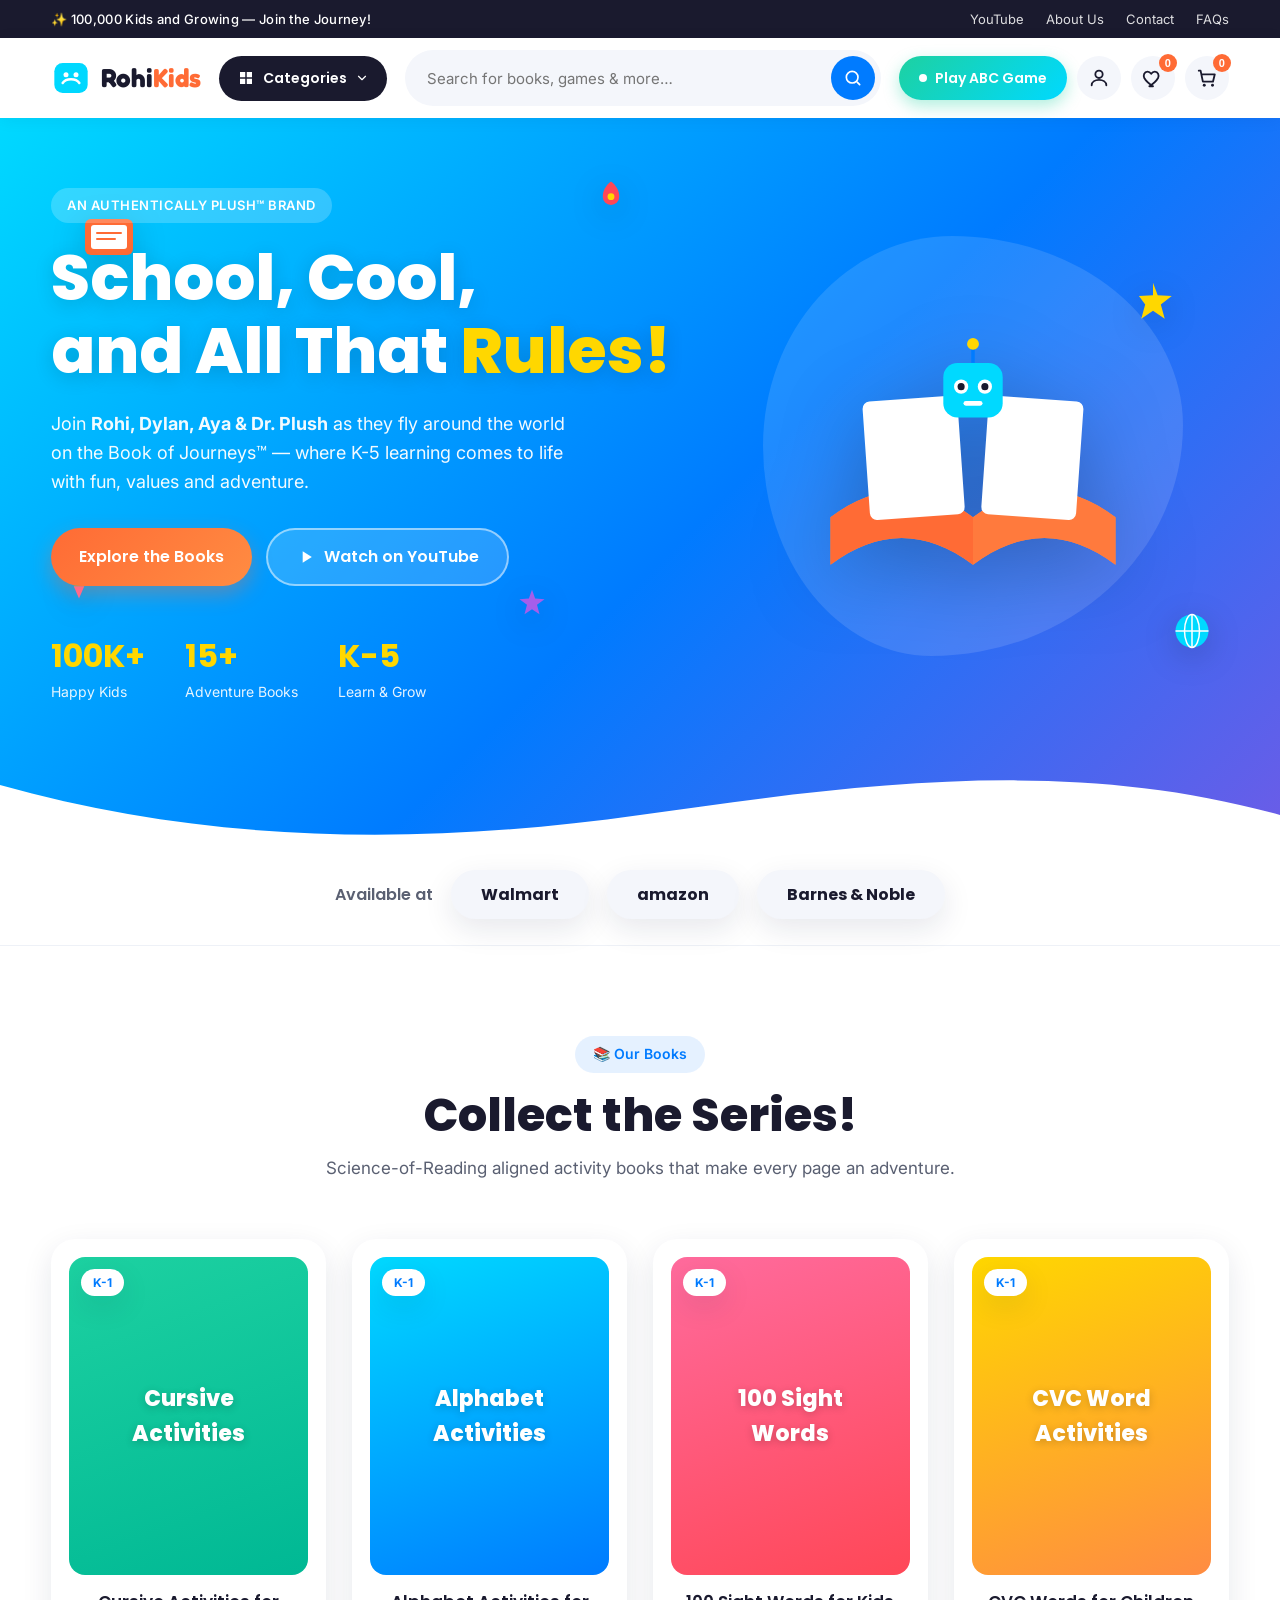
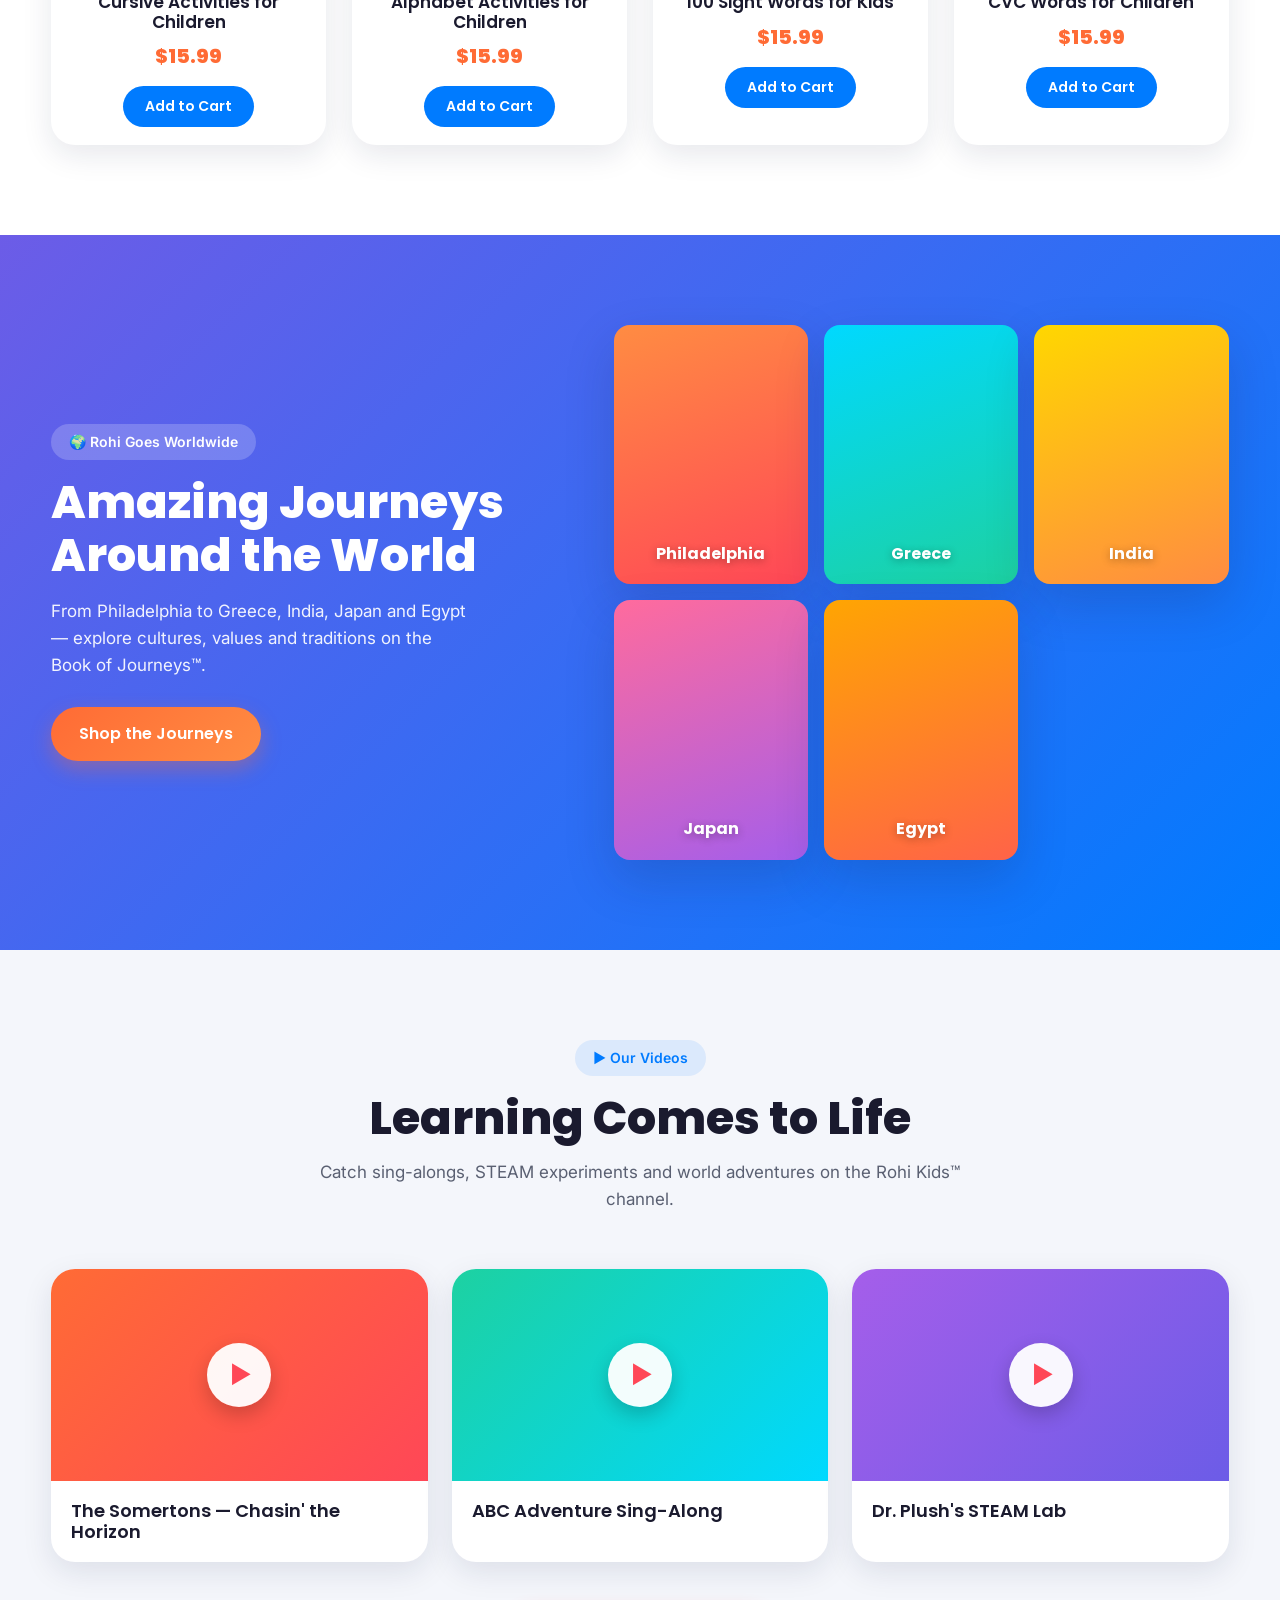
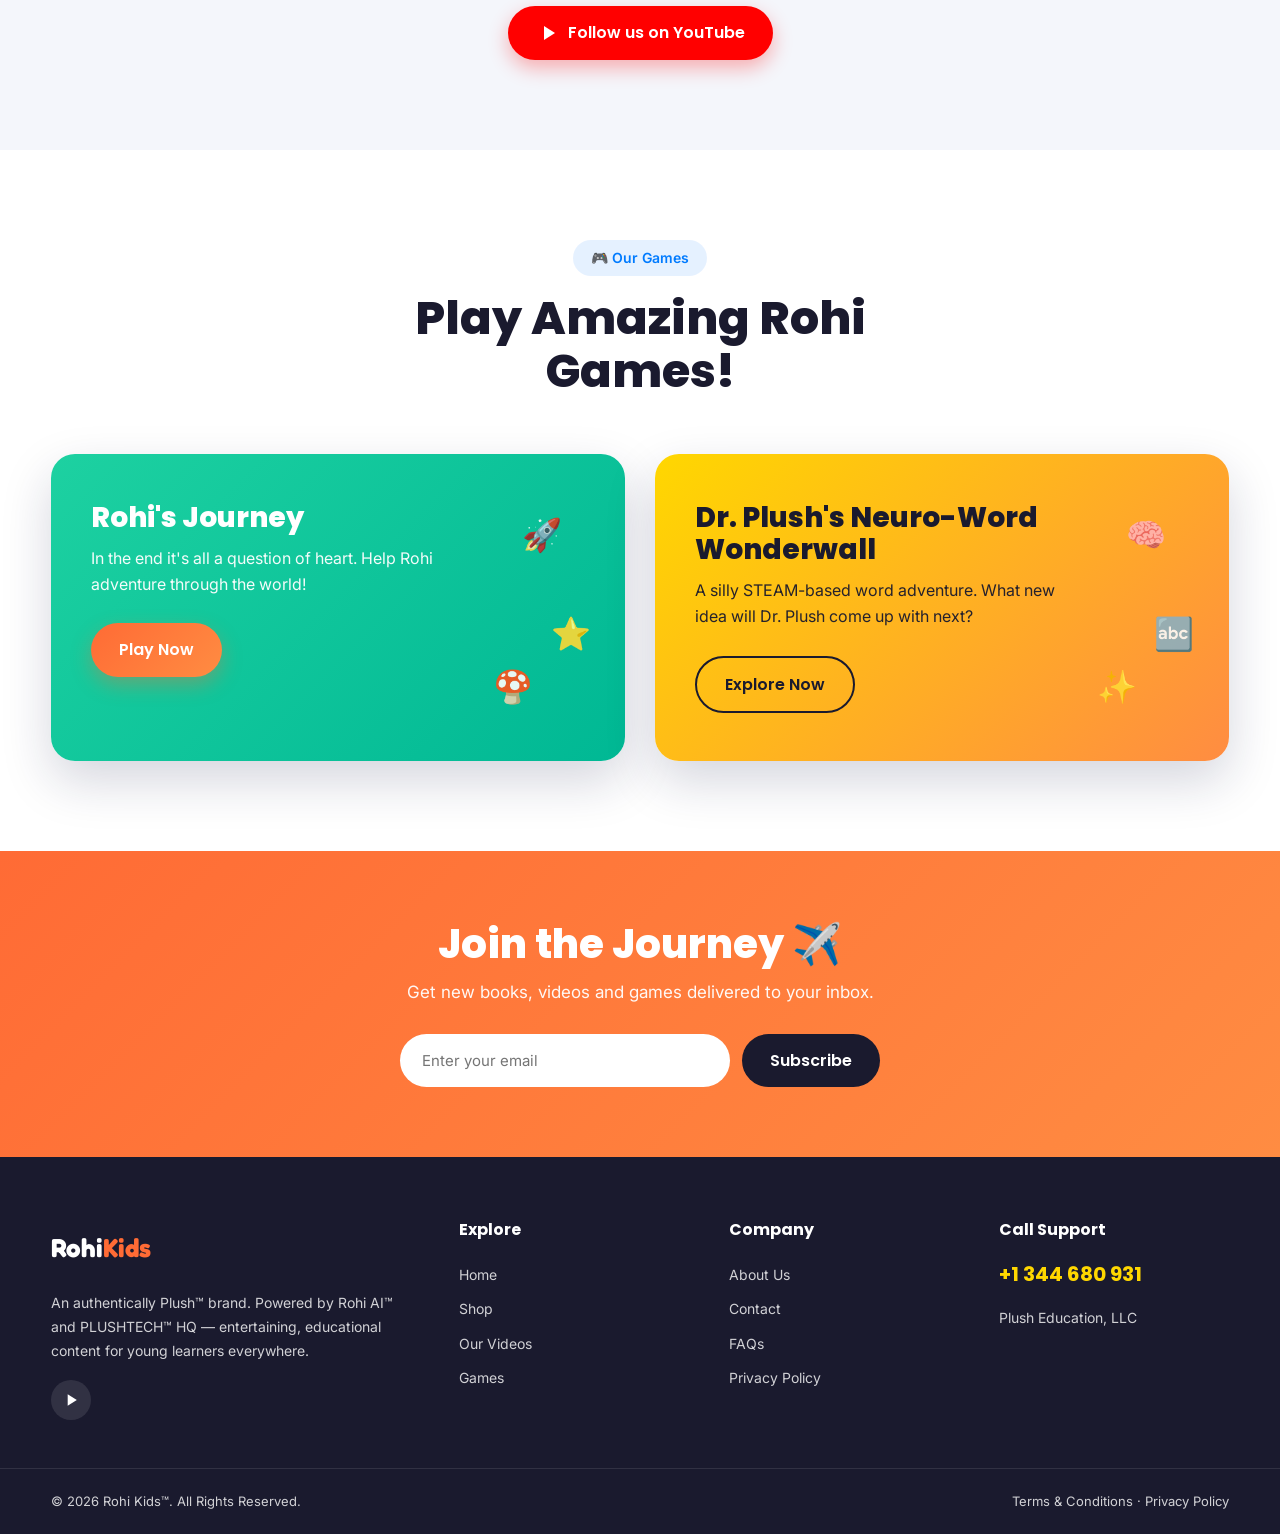
==== index.html @ 0106522b "Add Rohi Kids animated homepage (header, hero, books, journeys, videos, games, footer)" ====
<!DOCTYPE html>
<html lang="en">
<head>
  <meta charset="UTF-8" />
  <meta name="viewport" content="width=device-width, initial-scale=1.0" />
  <title>Rohi Kids™ — School, Cool, and All That Rules!</title>
  <meta name="description" content="Rohi Kids™ — an authentically Plush brand. K-5 educational books, videos and games where young learners go on big adventures around the world." />

  <!-- Google Fonts -->
  <link rel="preconnect" href="https://fonts.googleapis.com" />
  <link rel="preconnect" href="https://fonts.gstatic.com" crossorigin />
  <link href="https://fonts.googleapis.com/css2?family=Fredoka:wght@400;500;600;700&family=Poppins:wght@400;500;600;700;800&family=Inter:wght@400;500;600&display=swap" rel="stylesheet" />

  <link rel="stylesheet" href="css/styles.css" />
</head>
<body>

  <!-- ============ TOP BAR ============ -->
  <div class="topbar">
    <div class="container topbar__inner">
      <p class="topbar__promo">
        <span class="topbar__spark">✨</span> 100,000 Kids and Growing — Join the Journey!
      </p>
      <nav class="topbar__links" aria-label="Utility navigation">
        <a href="https://www.youtube.com/@rohi-kids" target="_blank" rel="noopener">YouTube</a>
        <a href="#about">About Us</a>
        <a href="#contact">Contact</a>
        <a href="#faqs">FAQs</a>
      </nav>
    </div>
  </div>

  <!-- ============ HEADER ============ -->
  <header class="header" id="header">
    <div class="container header__inner">
      <!-- Logo -->
      <a href="#" class="logo" aria-label="Rohi Kids home">
        <span class="logo__mark" aria-hidden="true">
          <svg viewBox="0 0 48 48" width="40" height="40">
            <rect x="4" y="6" width="40" height="36" rx="10" fill="url(#logoGrad)"/>
            <path d="M14 30c4-6 16-6 20 0" stroke="#fff" stroke-width="3" fill="none" stroke-linecap="round"/>
            <circle cx="18" cy="20" r="3" fill="#fff"/>
            <circle cx="30" cy="20" r="3" fill="#fff"/>
            <defs>
              <linearGradient id="logoGrad" x1="0" y1="0" x2="48" y2="48">
                <stop stop-color="#00D9FF"/><stop offset="1" stop-color="#007BFF"/>
              </linearGradient>
            </defs>
          </svg>
        </span>
        <span class="logo__text">Rohi<span class="logo__text--alt">Kids</span></span>
      </a>

      <!-- Categories -->
      <button class="btn-categories">
        <svg width="18" height="18" viewBox="0 0 24 24" fill="none"><path d="M4 4h7v7H4zM13 4h7v7h-7zM4 13h7v7H4zM13 13h7v7h-7z" fill="currentColor"/></svg>
        Categories
        <svg width="14" height="14" viewBox="0 0 24 24" fill="none"><path d="M6 9l6 6 6-6" stroke="currentColor" stroke-width="2" stroke-linecap="round" stroke-linejoin="round"/></svg>
      </button>

      <!-- Search -->
      <form class="search" role="search" onsubmit="return false;">
        <input type="search" class="search__input" placeholder="Search for books, games & more…" aria-label="Search" />
        <button class="search__btn" aria-label="Search">
          <svg width="20" height="20" viewBox="0 0 24 24" fill="none"><circle cx="11" cy="11" r="7" stroke="currentColor" stroke-width="2"/><path d="m20 20-3-3" stroke="currentColor" stroke-width="2" stroke-linecap="round"/></svg>
        </button>
      </form>

      <!-- Actions -->
      <div class="header__actions">
        <a href="#game" class="btn-play">
          <span class="btn-play__dot"></span> Play ABC Game
        </a>
        <button class="icon-btn" aria-label="Account">
          <svg width="22" height="22" viewBox="0 0 24 24" fill="none"><circle cx="12" cy="8" r="4" stroke="currentColor" stroke-width="2"/><path d="M4 20c0-4 4-6 8-6s8 2 8 6" stroke="currentColor" stroke-width="2" stroke-linecap="round"/></svg>
        </button>
        <button class="icon-btn" aria-label="Wishlist">
          <svg width="22" height="22" viewBox="0 0 24 24" fill="none"><path d="M12 21s-7-4.5-9.5-9C1 9 2.5 5 6 5c2 0 3.2 1.2 4 2.5C10.8 6.2 12 5 14 5c3.5 0 5 4 3.5 7-2.5 4.5-9.5 9-9.5 9z" stroke="currentColor" stroke-width="2" stroke-linejoin="round"/></svg>
          <span class="badge">0</span>
        </button>
        <button class="icon-btn icon-btn--cart" aria-label="Cart">
          <svg width="22" height="22" viewBox="0 0 24 24" fill="none"><circle cx="9" cy="20" r="1.6" fill="currentColor"/><circle cx="18" cy="20" r="1.6" fill="currentColor"/><path d="M3 4h2l2.5 12h11l2-8H6" stroke="currentColor" stroke-width="2" stroke-linecap="round" stroke-linejoin="round"/></svg>
          <span class="badge">0</span>
        </button>
        <button class="hamburger" id="hamburger" aria-label="Menu">
          <span></span><span></span><span></span>
        </button>
      </div>
    </div>

    <!-- Mobile nav -->
    <nav class="mobile-nav" id="mobileNav">
      <a href="#">Home</a>
      <a href="#videos">Our Videos</a>
      <a href="#books">Shop</a>
      <a href="#game">Play ABC Game</a>
      <a href="#about">About</a>
      <a href="#contact">Contact</a>
    </nav>
  </header>

  <!-- ============ HERO ============ -->
  <section class="hero">
    <!-- floating animated icons -->
    <div class="hero__icons" aria-hidden="true">
      <svg class="float float--1" viewBox="0 0 64 64" width="64" height="64"><rect x="8" y="14" width="48" height="36" rx="6" fill="#FF6B35"/><rect x="14" y="20" width="36" height="24" rx="3" fill="#fff"/><path d="M20 28h24M20 34h18" stroke="#FF6B35" stroke-width="2" stroke-linecap="round"/></svg>
      <svg class="float float--2" viewBox="0 0 64 64" width="50" height="50"><path d="M32 6l6 16 18 1-14 11 5 18-15-10-15 10 5-18L14 23l18-1z" fill="#FFD700"/></svg>
      <svg class="float float--3" viewBox="0 0 64 64" width="56" height="56"><rect x="26" y="8" width="12" height="34" rx="6" fill="#1DD1A1"/><path d="M26 38h12l-6 14z" fill="#FF6B9D"/><circle cx="32" cy="16" r="3" fill="#fff"/></svg>
      <svg class="float float--4" viewBox="0 0 64 64" width="48" height="48"><circle cx="32" cy="32" r="22" fill="#00D9FF"/><path d="M32 10v44M10 32h44" stroke="#fff" stroke-width="2"/><ellipse cx="32" cy="32" rx="10" ry="22" stroke="#fff" stroke-width="2" fill="none"/></svg>
      <svg class="float float--5" viewBox="0 0 64 64" width="44" height="44"><path d="M32 8c8 6 12 14 12 22a12 12 0 11-24 0c0-8 4-16 12-22z" fill="#FF4757"/><circle cx="32" cy="30" r="5" fill="#FFD700"/></svg>
      <svg class="float float--6" viewBox="0 0 64 64" width="40" height="40"><path d="M32 6l5 14 15 1-12 9 4 15-12-8-12 8 4-15-12-9 15-1z" fill="#A55EEA"/></svg>
    </div>

    <div class="container hero__inner">
      <div class="hero__content">
        <span class="hero__eyebrow">An authentically Plush™ brand</span>
        <h1 class="hero__title">
          School, Cool, <br />and All That <span class="hero__title-pop">Rules!</span>
        </h1>
        <p class="hero__subtitle">
          Join <strong>Rohi, Dylan, Aya &amp; Dr. Plush</strong> as they fly around the world
          on the Book of Journeys™ — where K-5 learning comes to life with fun, values and adventure.
        </p>
        <div class="hero__cta">
          <a href="#books" class="btn btn--primary">Explore the Books</a>
          <a href="https://www.youtube.com/@rohi-kids" target="_blank" rel="noopener" class="btn btn--ghost">
            <svg width="20" height="20" viewBox="0 0 24 24" fill="currentColor"><path d="M8 5v14l11-7z"/></svg>
            Watch on YouTube
          </a>
        </div>
        <div class="hero__stats">
          <div><strong>100K+</strong><span>Happy Kids</span></div>
          <div><strong>15+</strong><span>Adventure Books</span></div>
          <div><strong>K-5</strong><span>Learn &amp; Grow</span></div>
        </div>
      </div>

      <!-- Hero illustration -->
      <div class="hero__art">
        <div class="hero__blob"></div>
        <svg class="hero__book" viewBox="0 0 320 320" width="380" height="380">
          <!-- open book -->
          <path d="M40 220c40-30 80-30 120 0 40-30 80-30 120 0v40c-40-30-80-30-120 0-40-30-80-30-120 0z" fill="#FF8C42"/>
          <path d="M40 220c40-30 80-30 120 0v40c-40-30-80-30-120 0z" fill="#FF6B35"/>
          <path d="M160 220c40-30 80-30 120 0v40c-40-30-80-30-120 0z" fill="#FF7A3D"/>
          <!-- pages -->
          <rect x="70" y="120" width="80" height="100" rx="6" fill="#fff" transform="rotate(-4 110 170)"/>
          <rect x="170" y="120" width="80" height="100" rx="6" fill="#fff" transform="rotate(4 210 170)"/>
          <!-- character bot -->
          <g class="hero__bot">
            <rect x="135" y="90" width="50" height="46" rx="12" fill="#00D9FF"/>
            <circle cx="150" cy="110" r="6" fill="#fff"/><circle cx="170" cy="110" r="6" fill="#fff"/>
            <circle cx="150" cy="110" r="3" fill="#1a1a2e"/><circle cx="170" cy="110" r="3" fill="#1a1a2e"/>
            <rect x="152" y="122" width="16" height="4" rx="2" fill="#fff"/>
            <line x1="160" y1="78" x2="160" y2="90" stroke="#007BFF" stroke-width="3"/>
            <circle cx="160" cy="74" r="5" fill="#FFD700"/>
          </g>
        </svg>
      </div>
    </div>

    <!-- wave divider -->
    <svg class="hero__wave" viewBox="0 0 1440 120" preserveAspectRatio="none"><path d="M0 60c240 60 480 60 720 30s480-60 720 0v30H0z" fill="#fff"/></svg>
  </section>

  <!-- ============ RETAILER BADGES ============ -->
  <section class="retailers">
    <div class="container retailers__inner">
      <span class="retailers__label">Available at</span>
      <a class="retailer-pill" href="#" target="_blank" rel="noopener">Walmart</a>
      <a class="retailer-pill" href="#" target="_blank" rel="noopener">amazon</a>
      <a class="retailer-pill" href="#" target="_blank" rel="noopener">Barnes &amp; Noble</a>
    </div>
  </section>

  <!-- ============ BOOKS ============ -->
  <section class="section" id="books">
    <div class="container">
      <div class="section__head reveal">
        <span class="section__eyebrow">📚 Our Books</span>
        <h2 class="section__title">Collect the Series!</h2>
        <p class="section__lead">Science-of-Reading aligned activity books that make every page an adventure.</p>
      </div>

      <div class="book-grid">
        <!-- Book card -->
        <article class="book-card reveal">
          <div class="book-card__media">
            <div class="book-cover book-cover--a">Cursive<br>Activities</div>
            <span class="book-card__tag">K-1</span>
          </div>
          <h3 class="book-card__title">Cursive Activities for Children</h3>
          <p class="book-card__price">$15.99</p>
          <button class="btn btn--small">Add to Cart</button>
        </article>

        <article class="book-card reveal" style="--d:.1s">
          <div class="book-card__media">
            <div class="book-cover book-cover--b">Alphabet<br>Activities</div>
            <span class="book-card__tag">K-1</span>
          </div>
          <h3 class="book-card__title">Alphabet Activities for Children</h3>
          <p class="book-card__price">$15.99</p>
          <button class="btn btn--small">Add to Cart</button>
        </article>

        <article class="book-card reveal" style="--d:.2s">
          <div class="book-card__media">
            <div class="book-cover book-cover--c">100 Sight<br>Words</div>
            <span class="book-card__tag">K-1</span>
          </div>
          <h3 class="book-card__title">100 Sight Words for Kids</h3>
          <p class="book-card__price">$15.99</p>
          <button class="btn btn--small">Add to Cart</button>
        </article>

        <article class="book-card reveal" style="--d:.3s">
          <div class="book-card__media">
            <div class="book-cover book-cover--d">CVC Word<br>Activities</div>
            <span class="book-card__tag">K-1</span>
          </div>
          <h3 class="book-card__title">CVC Words for Children</h3>
          <p class="book-card__price">$15.99</p>
          <button class="btn btn--small">Add to Cart</button>
        </article>
      </div>
    </div>
  </section>

  <!-- ============ AMAZING JOURNEY ============ -->
  <section class="journey">
    <div class="container journey__inner">
      <div class="journey__text reveal">
        <span class="section__eyebrow section__eyebrow--light">🌍 Rohi Goes Worldwide</span>
        <h2 class="section__title section__title--light">Amazing Journeys<br>Around the World</h2>
        <p class="journey__lead">From Philadelphia to Greece, India, Japan and Egypt — explore cultures, values and traditions on the Book of Journeys™.</p>
        <a href="#" class="btn btn--primary">Shop the Journeys</a>
      </div>
      <div class="journey__cards">
        <div class="journey-card jc--1 reveal">Philadelphia</div>
        <div class="journey-card jc--2 reveal" style="--d:.1s">Greece</div>
        <div class="journey-card jc--3 reveal" style="--d:.2s">India</div>
        <div class="journey-card jc--4 reveal" style="--d:.3s">Japan</div>
        <div class="journey-card jc--5 reveal" style="--d:.4s">Egypt</div>
      </div>
    </div>
  </section>

  <!-- ============ VIDEOS ============ -->
  <section class="section section--alt" id="videos">
    <div class="container">
      <div class="section__head reveal">
        <span class="section__eyebrow">▶️ Our Videos</span>
        <h2 class="section__title">Learning Comes to Life</h2>
        <p class="section__lead">Catch sing-alongs, STEAM experiments and world adventures on the Rohi Kids™ channel.</p>
      </div>
      <div class="video-grid">
        <div class="video-card reveal">
          <div class="video-card__thumb"><span class="video-card__play">▶</span></div>
          <h3>The Somertons — Chasin' the Horizon</h3>
        </div>
        <div class="video-card reveal" style="--d:.1s">
          <div class="video-card__thumb video-card__thumb--2"><span class="video-card__play">▶</span></div>
          <h3>ABC Adventure Sing-Along</h3>
        </div>
        <div class="video-card reveal" style="--d:.2s">
          <div class="video-card__thumb video-card__thumb--3"><span class="video-card__play">▶</span></div>
          <h3>Dr. Plush's STEAM Lab</h3>
        </div>
      </div>
      <div class="video-cta reveal">
        <a href="https://www.youtube.com/@rohi-kids" target="_blank" rel="noopener" class="btn btn--youtube">
          <svg width="24" height="24" viewBox="0 0 24 24" fill="currentColor"><path d="M8 5v14l11-7z"/></svg>
          Follow us on YouTube
        </a>
      </div>
    </div>
  </section>

  <!-- ============ GAMES ============ -->
  <section class="section games" id="game">
    <div class="container">
      <div class="section__head reveal">
        <span class="section__eyebrow">🎮 Our Games</span>
        <h2 class="section__title">Play Amazing Rohi Games!</h2>
      </div>
      <div class="game-grid">
        <article class="game-card game-card--journey reveal">
          <div class="game-card__icons" aria-hidden="true">
            <span class="g-float">🚀</span><span class="g-float">⭐</span><span class="g-float">🍄</span>
          </div>
          <h3>Rohi's Journey</h3>
          <p>In the end it's all a question of heart. Help Rohi adventure through the world!</p>
          <a href="#" class="btn btn--primary">Play Now</a>
        </article>
        <article class="game-card game-card--wall reveal" style="--d:.15s">
          <div class="game-card__icons" aria-hidden="true">
            <span class="g-float">🧠</span><span class="g-float">🔤</span><span class="g-float">✨</span>
          </div>
          <h3>Dr. Plush's Neuro-Word Wonderwall</h3>
          <p>A silly STEAM-based word adventure. What new idea will Dr. Plush come up with next?</p>
          <a href="#" class="btn btn--ghost btn--ghost-dark">Explore Now</a>
        </article>
      </div>
    </div>
  </section>

  <!-- ============ NEWSLETTER ============ -->
  <section class="newsletter" id="contact">
    <div class="container newsletter__inner reveal">
      <h2>Join the Journey ✈️</h2>
      <p>Get new books, videos and games delivered to your inbox.</p>
      <form class="newsletter__form" onsubmit="return false;">
        <input type="email" placeholder="Enter your email" aria-label="Email" required />
        <button class="btn btn--primary">Subscribe</button>
      </form>
    </div>
  </section>

  <!-- ============ FOOTER ============ -->
  <footer class="footer" id="about">
    <div class="container footer__grid">
      <div class="footer__col">
        <a href="#" class="logo logo--light">
          <span class="logo__text">Rohi<span class="logo__text--alt">Kids</span></span>
        </a>
        <p class="footer__about">An authentically Plush™ brand. Powered by Rohi AI™ and PLUSHTECH™ HQ — entertaining, educational content for young learners everywhere.</p>
        <div class="footer__social">
          <a href="https://www.youtube.com/@rohi-kids" target="_blank" rel="noopener" aria-label="YouTube"><svg width="20" height="20" viewBox="0 0 24 24" fill="currentColor"><path d="M8 5v14l11-7z"/></svg></a>
        </div>
      </div>
      <div class="footer__col">
        <h4>Explore</h4>
        <a href="#">Home</a>
        <a href="#books">Shop</a>
        <a href="#videos">Our Videos</a>
        <a href="#game">Games</a>
      </div>
      <div class="footer__col">
        <h4>Company</h4>
        <a href="#about">About Us</a>
        <a href="#contact">Contact</a>
        <a href="#faqs">FAQs</a>
        <a href="#">Privacy Policy</a>
      </div>
      <div class="footer__col">
        <h4>Call Support</h4>
        <p class="footer__phone">+1 344 680 931</p>
        <p class="footer__about">Plush Education, LLC</p>
      </div>
    </div>
    <div class="footer__bar">
      <div class="container footer__bar-inner">
        <p>© 2026 Rohi Kids™. All Rights Reserved.</p>
        <p><a href="#">Terms &amp; Conditions</a> · <a href="#">Privacy Policy</a></p>
      </div>
    </div>
  </footer>

  <script src="js/script.js"></script>
</body>
</html>
---- css/styles.css ----
/* ============================================================
   Rohi Kids™ — Homepage Styles
   Fonts: Fredoka (logo), Poppins (headings/UI), Inter (body)
   ============================================================ */

:root {
  --blue: #007BFF;
  --blue-dark: #0056b3;
  --cyan: #00D9FF;
  --teal: #1DD1A1;
  --orange: #FF6B35;
  --orange-light: #FF8C42;
  --yellow: #FFD700;
  --pink: #FF6B9D;
  --red: #FF4757;
  --purple: #A55EEA;
  --ink: #1a1a2e;
  --gray: #5a6072;
  --light: #f4f6fb;
  --white: #ffffff;
  --shadow: 0 10px 30px rgba(20, 30, 70, .10);
  --shadow-lg: 0 20px 50px rgba(20, 30, 70, .18);
  --radius: 16px;
  --radius-lg: 24px;
}

* { margin: 0; padding: 0; box-sizing: border-box; }

html { scroll-behavior: smooth; }

body {
  font-family: 'Inter', sans-serif;
  color: var(--ink);
  background: var(--white);
  line-height: 1.6;
  overflow-x: hidden;
}

h1, h2, h3, h4 { font-family: 'Poppins', sans-serif; line-height: 1.15; }
a { text-decoration: none; color: inherit; }
img { max-width: 100%; display: block; }

.container { width: min(1200px, 92%); margin-inline: auto; }

/* ---------- Buttons ---------- */
.btn {
  display: inline-flex; align-items: center; gap: 8px;
  font-family: 'Poppins', sans-serif; font-weight: 600; font-size: 16px;
  padding: 14px 28px; border-radius: 50px; border: none; cursor: pointer;
  transition: transform .25s ease, box-shadow .25s ease, background .25s ease;
}
.btn--primary {
  background: linear-gradient(135deg, var(--orange), var(--orange-light));
  color: #fff; box-shadow: 0 8px 20px rgba(255, 107, 53, .35);
}
.btn--primary:hover { transform: translateY(-3px) scale(1.03); box-shadow: 0 14px 30px rgba(255, 107, 53, .45); }
.btn--ghost {
  background: rgba(255,255,255,.15); color: #fff; border: 2px solid rgba(255,255,255,.5);
}
.btn--ghost:hover { background: #fff; color: var(--blue); transform: translateY(-3px); }
.btn--ghost-dark { background: transparent; color: var(--ink); border: 2px solid var(--ink); }
.btn--ghost-dark:hover { background: var(--ink); color: #fff; }
.btn--small { padding: 10px 22px; font-size: 14px; background: var(--blue); color: #fff; }
.btn--small:hover { background: var(--blue-dark); transform: translateY(-2px); }
.btn--youtube { background: #FF0000; color: #fff; box-shadow: 0 8px 20px rgba(255,0,0,.3); }
.btn--youtube:hover { transform: translateY(-3px) scale(1.03); box-shadow: 0 14px 30px rgba(255,0,0,.4); }

/* ============ TOP BAR ============ */
.topbar { background: var(--ink); color: #fff; font-size: 13px; }
.topbar__inner { display: flex; justify-content: space-between; align-items: center; height: 38px; }
.topbar__promo { font-weight: 500; letter-spacing: .3px; }
.topbar__spark { display: inline-block; animation: spin 4s linear infinite; }
.topbar__links { display: flex; gap: 22px; }
.topbar__links a { opacity: .85; transition: opacity .2s, color .2s; }
.topbar__links a:hover { opacity: 1; color: var(--cyan); }

/* ============ HEADER ============ */
.header {
  position: sticky; top: 0; z-index: 100; background: #fff;
  box-shadow: 0 2px 16px rgba(20,30,70,.06); transition: box-shadow .3s;
}
.header.scrolled { box-shadow: 0 4px 24px rgba(20,30,70,.12); }
.header__inner { display: flex; align-items: center; gap: 18px; height: 80px; }

.logo { display: flex; align-items: center; gap: 10px; }
.logo__mark svg { display: block; animation: bob 3s ease-in-out infinite; }
.logo__text { font-family: 'Fredoka', sans-serif; font-weight: 700; font-size: 26px; color: var(--ink); }
.logo__text--alt { color: var(--orange); }
.logo--light .logo__text { color: #fff; }

.btn-categories {
  display: flex; align-items: center; gap: 8px; background: var(--ink); color: #fff;
  font-family: 'Poppins', sans-serif; font-weight: 600; font-size: 14px;
  padding: 12px 18px; border: none; border-radius: 50px; cursor: pointer;
  transition: background .25s, transform .2s; white-space: nowrap;
}
.btn-categories:hover { background: var(--blue); transform: translateY(-1px); }

.search { flex: 1; display: flex; align-items: center; background: var(--light); border-radius: 50px; padding: 4px 4px 4px 20px; border: 2px solid transparent; transition: border .2s; }
.search:focus-within { border-color: var(--blue); }
.search__input { flex: 1; border: none; background: transparent; font-size: 15px; outline: none; font-family: 'Inter', sans-serif; }
.search__btn { background: var(--blue); color: #fff; border: none; width: 44px; height: 44px; border-radius: 50%; display: grid; place-items: center; cursor: pointer; transition: background .2s, transform .2s; }
.search__btn:hover { background: var(--blue-dark); transform: scale(1.05); }

.header__actions { display: flex; align-items: center; gap: 10px; }
.btn-play {
  display: inline-flex; align-items: center; gap: 8px; background: linear-gradient(135deg, var(--teal), var(--cyan));
  color: #fff; font-family: 'Poppins', sans-serif; font-weight: 600; font-size: 14px;
  padding: 11px 20px; border-radius: 50px; white-space: nowrap;
  box-shadow: 0 6px 16px rgba(29,209,161,.35); transition: transform .2s, box-shadow .2s;
}
.btn-play:hover { transform: translateY(-2px); box-shadow: 0 10px 22px rgba(29,209,161,.45); }
.btn-play__dot { width: 8px; height: 8px; background: #fff; border-radius: 50%; animation: pulse 1.5s ease-in-out infinite; }

.icon-btn { position: relative; background: var(--light); border: none; width: 44px; height: 44px; border-radius: 50%; display: grid; place-items: center; cursor: pointer; color: var(--ink); transition: background .2s, color .2s, transform .2s; }
.icon-btn:hover { background: var(--blue); color: #fff; transform: translateY(-2px); }
.badge { position: absolute; top: -2px; right: -2px; background: var(--orange); color: #fff; font-size: 11px; font-weight: 700; width: 18px; height: 18px; border-radius: 50%; display: grid; place-items: center; }

.hamburger { display: none; flex-direction: column; gap: 5px; background: none; border: none; cursor: pointer; padding: 8px; }
.hamburger span { width: 24px; height: 3px; background: var(--ink); border-radius: 2px; transition: .3s; }
.hamburger.active span:nth-child(1) { transform: translateY(8px) rotate(45deg); }
.hamburger.active span:nth-child(2) { opacity: 0; }
.hamburger.active span:nth-child(3) { transform: translateY(-8px) rotate(-45deg); }

.mobile-nav { display: none; flex-direction: column; background: #fff; border-top: 1px solid #eee; }
.mobile-nav.open { display: flex; }
.mobile-nav a { padding: 14px 6%; border-bottom: 1px solid #f0f0f0; font-weight: 600; font-family: 'Poppins', sans-serif; }
.mobile-nav a:hover { background: var(--light); color: var(--blue); }

/* ============ HERO ============ */
.hero {
  position: relative; overflow: hidden; padding: 70px 0 140px;
  background: linear-gradient(135deg, #00D9FF 0%, #007BFF 55%, #6C5CE7 100%);
}
.hero__inner { display: grid; grid-template-columns: 1.1fr .9fr; align-items: center; gap: 40px; position: relative; z-index: 2; }

.hero__eyebrow { display: inline-block; background: rgba(255,255,255,.2); color: #fff; font-weight: 600; font-size: 13px; padding: 7px 16px; border-radius: 50px; margin-bottom: 18px; letter-spacing: .5px; text-transform: uppercase; }
.hero__title { font-size: clamp(36px, 5.5vw, 64px); font-weight: 800; color: #fff; text-shadow: 0 4px 20px rgba(0,0,0,.15); }
.hero__title-pop { color: var(--yellow); position: relative; display: inline-block; animation: wiggle 2.5s ease-in-out infinite; }
.hero__subtitle { color: rgba(255,255,255,.95); font-size: 18px; max-width: 520px; margin: 22px 0 32px; }
.hero__cta { display: flex; gap: 14px; flex-wrap: wrap; }
.hero__stats { display: flex; gap: 40px; margin-top: 44px; }
.hero__stats div { display: flex; flex-direction: column; }
.hero__stats strong { font-family: 'Poppins', sans-serif; font-size: 32px; color: var(--yellow); }
.hero__stats span { color: rgba(255,255,255,.9); font-size: 14px; }

/* Hero art */
.hero__art { position: relative; display: grid; place-items: center; }
.hero__blob { position: absolute; width: 420px; height: 420px; background: rgba(255,255,255,.12); border-radius: 45% 55% 60% 40% / 50% 45% 55% 50%; animation: morph 8s ease-in-out infinite; }
.hero__book { position: relative; z-index: 2; filter: drop-shadow(0 20px 40px rgba(0,0,0,.25)); animation: floatBook 5s ease-in-out infinite; }
.hero__bot { animation: peek 4s ease-in-out infinite; transform-origin: center bottom; }

/* Floating hero icons */
.hero__icons { position: absolute; inset: 0; z-index: 1; pointer-events: none; }
.float { position: absolute; filter: drop-shadow(0 8px 16px rgba(0,0,0,.18)); }
.float--1 { top: 12%; left: 6%; animation: floatY 6s ease-in-out infinite; }
.float--2 { top: 22%; right: 8%; animation: floatY 5s ease-in-out infinite .5s; }
.float--3 { top: 60%; left: 4%; animation: floatY 7s ease-in-out infinite 1s; }
.float--4 { bottom: 26%; right: 5%; animation: floatY 6.5s ease-in-out infinite .3s; }
.float--5 { top: 8%; left: 46%; animation: floatY 5.5s ease-in-out infinite .8s; }
.float--6 { bottom: 30%; left: 40%; animation: floatY 6s ease-in-out infinite 1.2s; }

.hero__wave { position: absolute; bottom: -1px; left: 0; width: 100%; height: 120px; }

/* ============ RETAILERS ============ */
.retailers { background: #fff; padding: 26px 0; border-bottom: 1px solid #eef1f7; }
.retailers__inner { display: flex; align-items: center; justify-content: center; gap: 18px; flex-wrap: wrap; }
.retailers__label { font-weight: 600; color: var(--gray); font-family: 'Poppins', sans-serif; }
.retailer-pill { background: var(--light); padding: 12px 30px; border-radius: 50px; font-weight: 700; font-family: 'Poppins', sans-serif; color: var(--ink); box-shadow: var(--shadow); transition: transform .25s, box-shadow .25s; }
.retailer-pill:hover { transform: translateY(-4px); box-shadow: var(--shadow-lg); color: var(--blue); }

/* ============ SECTIONS ============ */
.section { padding: 90px 0; }
.section--alt { background: var(--light); }
.section__head { text-align: center; max-width: 640px; margin: 0 auto 56px; }
.section__eyebrow { display: inline-block; background: rgba(0,123,255,.1); color: var(--blue); font-weight: 600; font-size: 14px; padding: 7px 18px; border-radius: 50px; margin-bottom: 16px; }
.section__eyebrow--light { background: rgba(255,255,255,.2); color: #fff; }
.section__title { font-size: clamp(30px, 4vw, 46px); font-weight: 800; color: var(--ink); }
.section__title--light { color: #fff; }
.section__lead { color: var(--gray); font-size: 17px; margin-top: 14px; }

/* ============ BOOKS ============ */
.book-grid { display: grid; grid-template-columns: repeat(4, 1fr); gap: 26px; }
.book-card { background: #fff; border-radius: var(--radius-lg); padding: 18px; box-shadow: var(--shadow); transition: transform .3s, box-shadow .3s; text-align: center; }
.book-card:hover { transform: translateY(-8px); box-shadow: var(--shadow-lg); }
.book-card__media { position: relative; border-radius: var(--radius); overflow: hidden; margin-bottom: 18px; }
.book-cover { aspect-ratio: 3/4; display: grid; place-items: center; text-align: center; font-family: 'Poppins', sans-serif; font-weight: 800; font-size: 22px; color: #fff; text-shadow: 0 2px 8px rgba(0,0,0,.2); transition: transform .4s; }
.book-card:hover .book-cover { transform: scale(1.06); }
.book-cover--a { background: linear-gradient(160deg, #1DD1A1, #00b894); }
.book-cover--b { background: linear-gradient(160deg, #00D9FF, #007BFF); }
.book-cover--c { background: linear-gradient(160deg, #FF6B9D, #FF4757); }
.book-cover--d { background: linear-gradient(160deg, #FFD700, #FF8C42); }
.book-card__tag { position: absolute; top: 12px; left: 12px; background: #fff; color: var(--blue); font-weight: 700; font-size: 12px; padding: 4px 12px; border-radius: 50px; box-shadow: var(--shadow); }
.book-card__title { font-size: 17px; font-weight: 600; margin-bottom: 8px; color: var(--ink); }
.book-card__price { color: var(--orange); font-weight: 800; font-family: 'Poppins', sans-serif; font-size: 20px; margin-bottom: 14px; }

/* ============ JOURNEY ============ */
.journey { padding: 90px 0; background: linear-gradient(135deg, #6C5CE7, #007BFF); position: relative; overflow: hidden; }
.journey__inner { display: grid; grid-template-columns: 1fr 1.2fr; gap: 50px; align-items: center; }
.journey__lead { color: rgba(255,255,255,.92); font-size: 17px; margin: 16px 0 28px; max-width: 420px; }
.journey__cards { display: grid; grid-template-columns: repeat(3, 1fr); gap: 16px; }
.journey-card { aspect-ratio: 3/4; border-radius: var(--radius); display: grid; place-items: end center; padding-bottom: 18px; font-family: 'Poppins', sans-serif; font-weight: 700; color: #fff; text-shadow: 0 2px 8px rgba(0,0,0,.3); box-shadow: var(--shadow-lg); transition: transform .3s; }
.journey-card:hover { transform: translateY(-8px) rotate(-2deg); }
.jc--1 { background: linear-gradient(160deg, #FF8C42, #FF4757); }
.jc--2 { background: linear-gradient(160deg, #00D9FF, #1DD1A1); }
.jc--3 { background: linear-gradient(160deg, #FFD700, #FF8C42); }
.jc--4 { background: linear-gradient(160deg, #FF6B9D, #A55EEA); }
.jc--5 { background: linear-gradient(160deg, #FFA502, #FF6348); }
.journey__cards .journey-card:nth-child(4), .journey__cards .journey-card:nth-child(5) { grid-column: span 1; }

/* ============ VIDEOS ============ */
.video-grid { display: grid; grid-template-columns: repeat(3, 1fr); gap: 24px; }
.video-card { background: #fff; border-radius: var(--radius-lg); overflow: hidden; box-shadow: var(--shadow); transition: transform .3s, box-shadow .3s; }
.video-card:hover { transform: translateY(-8px); box-shadow: var(--shadow-lg); }
.video-card__thumb { aspect-ratio: 16/9; background: linear-gradient(135deg, #FF6B35, #FF4757); display: grid; place-items: center; }
.video-card__thumb--2 { background: linear-gradient(135deg, #1DD1A1, #00D9FF); }
.video-card__thumb--3 { background: linear-gradient(135deg, #A55EEA, #6C5CE7); }
.video-card__play { width: 64px; height: 64px; background: rgba(255,255,255,.95); color: var(--red); border-radius: 50%; display: grid; place-items: center; font-size: 24px; padding-left: 4px; transition: transform .3s; box-shadow: 0 8px 20px rgba(0,0,0,.2); }
.video-card:hover .video-card__play { transform: scale(1.15); animation: pulse 1.2s infinite; }
.video-card h3 { padding: 20px; font-size: 18px; font-weight: 600; }
.video-cta { text-align: center; margin-top: 44px; }

/* ============ GAMES ============ */
.games { background: #fff; }
.game-grid { display: grid; grid-template-columns: 1fr 1fr; gap: 30px; }
.game-card { position: relative; overflow: hidden; border-radius: var(--radius-lg); padding: 48px 40px; color: #fff; box-shadow: var(--shadow-lg); transition: transform .3s; }
.game-card:hover { transform: translateY(-6px); }
.game-card--journey { background: linear-gradient(135deg, #1DD1A1, #00b894); }
.game-card--wall { background: linear-gradient(135deg, #FFD700, #FF8C42); color: var(--ink); }
.game-card h3 { font-size: 28px; font-weight: 800; margin-bottom: 12px; position: relative; z-index: 2; }
.game-card p { margin-bottom: 26px; opacity: .95; max-width: 380px; position: relative; z-index: 2; }
.game-card__icons { position: absolute; top: 0; right: 0; width: 50%; height: 100%; }
.g-float { position: absolute; font-size: 32px; opacity: .9; }
.game-card__icons .g-float:nth-child(1) { top: 18%; right: 22%; animation: floatY 4s ease-in-out infinite; }
.game-card__icons .g-float:nth-child(2) { top: 50%; right: 12%; animation: floatY 5s ease-in-out infinite .6s; }
.game-card__icons .g-float:nth-child(3) { bottom: 16%; right: 32%; animation: floatY 4.5s ease-in-out infinite 1s; }

/* ============ NEWSLETTER ============ */
.newsletter { background: linear-gradient(135deg, var(--orange), var(--orange-light)); padding: 70px 0; }
.newsletter__inner { text-align: center; color: #fff; }
.newsletter h2 { font-size: clamp(28px, 4vw, 40px); font-weight: 800; }
.newsletter p { margin: 12px 0 28px; font-size: 17px; opacity: .95; }
.newsletter__form { display: flex; gap: 12px; max-width: 480px; margin: 0 auto; flex-wrap: wrap; justify-content: center; }
.newsletter__form input { flex: 1; min-width: 240px; padding: 15px 22px; border: none; border-radius: 50px; font-size: 15px; font-family: 'Inter', sans-serif; outline: none; }
.newsletter__form .btn--primary { background: var(--ink); box-shadow: none; }
.newsletter__form .btn--primary:hover { background: #000; }

/* ============ FOOTER ============ */
.footer { background: var(--ink); color: rgba(255,255,255,.8); padding-top: 64px; }
.footer__grid { display: grid; grid-template-columns: 1.6fr 1fr 1fr 1fr; gap: 40px; padding-bottom: 48px; }
.footer__about { font-size: 14px; margin-top: 16px; line-height: 1.7; }
.footer__col h4 { color: #fff; font-size: 16px; margin-bottom: 18px; }
.footer__col a { display: block; padding: 6px 0; font-size: 14px; transition: color .2s, padding-left .2s; }
.footer__col a:hover { color: var(--cyan); padding-left: 6px; }
.footer__phone { color: var(--yellow); font-family: 'Poppins', sans-serif; font-weight: 700; font-size: 20px; margin-bottom: 6px; }
.footer__social { margin-top: 18px; }
.footer__social a { display: inline-grid; place-items: center; width: 40px; height: 40px; background: rgba(255,255,255,.1); border-radius: 50%; color: #fff; transition: background .2s, transform .2s; }
.footer__social a:hover { background: #FF0000; transform: translateY(-3px); }
.footer__bar { border-top: 1px solid rgba(255,255,255,.1); padding: 22px 0; font-size: 13px; }
.footer__bar-inner { display: flex; justify-content: space-between; flex-wrap: wrap; gap: 10px; }
.footer__bar a:hover { color: var(--cyan); }

/* ============ REVEAL ANIMATION ============ */
.reveal { opacity: 0; transform: translateY(40px); transition: opacity .7s ease, transform .7s ease; transition-delay: var(--d, 0s); }
.reveal.visible { opacity: 1; transform: translateY(0); }

/* ============ KEYFRAMES ============ */
@keyframes spin { to { transform: rotate(360deg); } }
@keyframes bob { 0%,100%{ transform: translateY(0);} 50%{ transform: translateY(-5px);} }
@keyframes pulse { 0%,100%{ transform: scale(1); opacity:1;} 50%{ transform: scale(.7); opacity:.6;} }
@keyframes wiggle { 0%,100%{ transform: rotate(-3deg);} 50%{ transform: rotate(3deg);} }
@keyframes floatY { 0%,100%{ transform: translateY(0) rotate(0);} 50%{ transform: translateY(-22px) rotate(6deg);} }
@keyframes floatBook { 0%,100%{ transform: translateY(0) rotate(-1deg);} 50%{ transform: translateY(-16px) rotate(1deg);} }
@keyframes peek { 0%,100%{ transform: translateY(0);} 50%{ transform: translateY(-8px);} }
@keyframes morph {
  0%,100%{ border-radius: 45% 55% 60% 40% / 50% 45% 55% 50%; }
  50%{ border-radius: 55% 45% 40% 60% / 45% 55% 45% 55%; }
}

/* ============ RESPONSIVE ============ */
@media (max-width: 1024px) {
  .btn-categories span, .btn-play { display: none; }
  .hero__inner { grid-template-columns: 1fr; text-align: center; }
  .hero__subtitle, .hero__cta { margin-inline: auto; }
  .hero__stats { justify-content: center; }
  .hero__art { display: none; }
  .book-grid { grid-template-columns: repeat(2, 1fr); }
  .journey__inner { grid-template-columns: 1fr; }
  .video-grid { grid-template-columns: 1fr; }
  .game-grid { grid-template-columns: 1fr; }
  .footer__grid { grid-template-columns: 1fr 1fr; }
}
@media (max-width: 768px) {
  .topbar__links { display: none; }
  .search { display: none; }
  .btn-categories { display: none; }
  .hamburger { display: flex; }
  .header__actions .icon-btn:not(.icon-btn--cart) { display: none; }
  .section { padding: 60px 0; }
  .journey__cards { grid-template-columns: repeat(2, 1fr); }
}
@media (max-width: 480px) {
  .book-grid { grid-template-columns: 1fr; }
  .footer__grid { grid-template-columns: 1fr; }
  .hero__stats { gap: 24px; }
}

/* Respect reduced motion */
@media (prefers-reduced-motion: reduce) {
  *, *::before, *::after { animation: none !important; transition: none !important; }
  .reveal { opacity: 1; transform: none; }
}
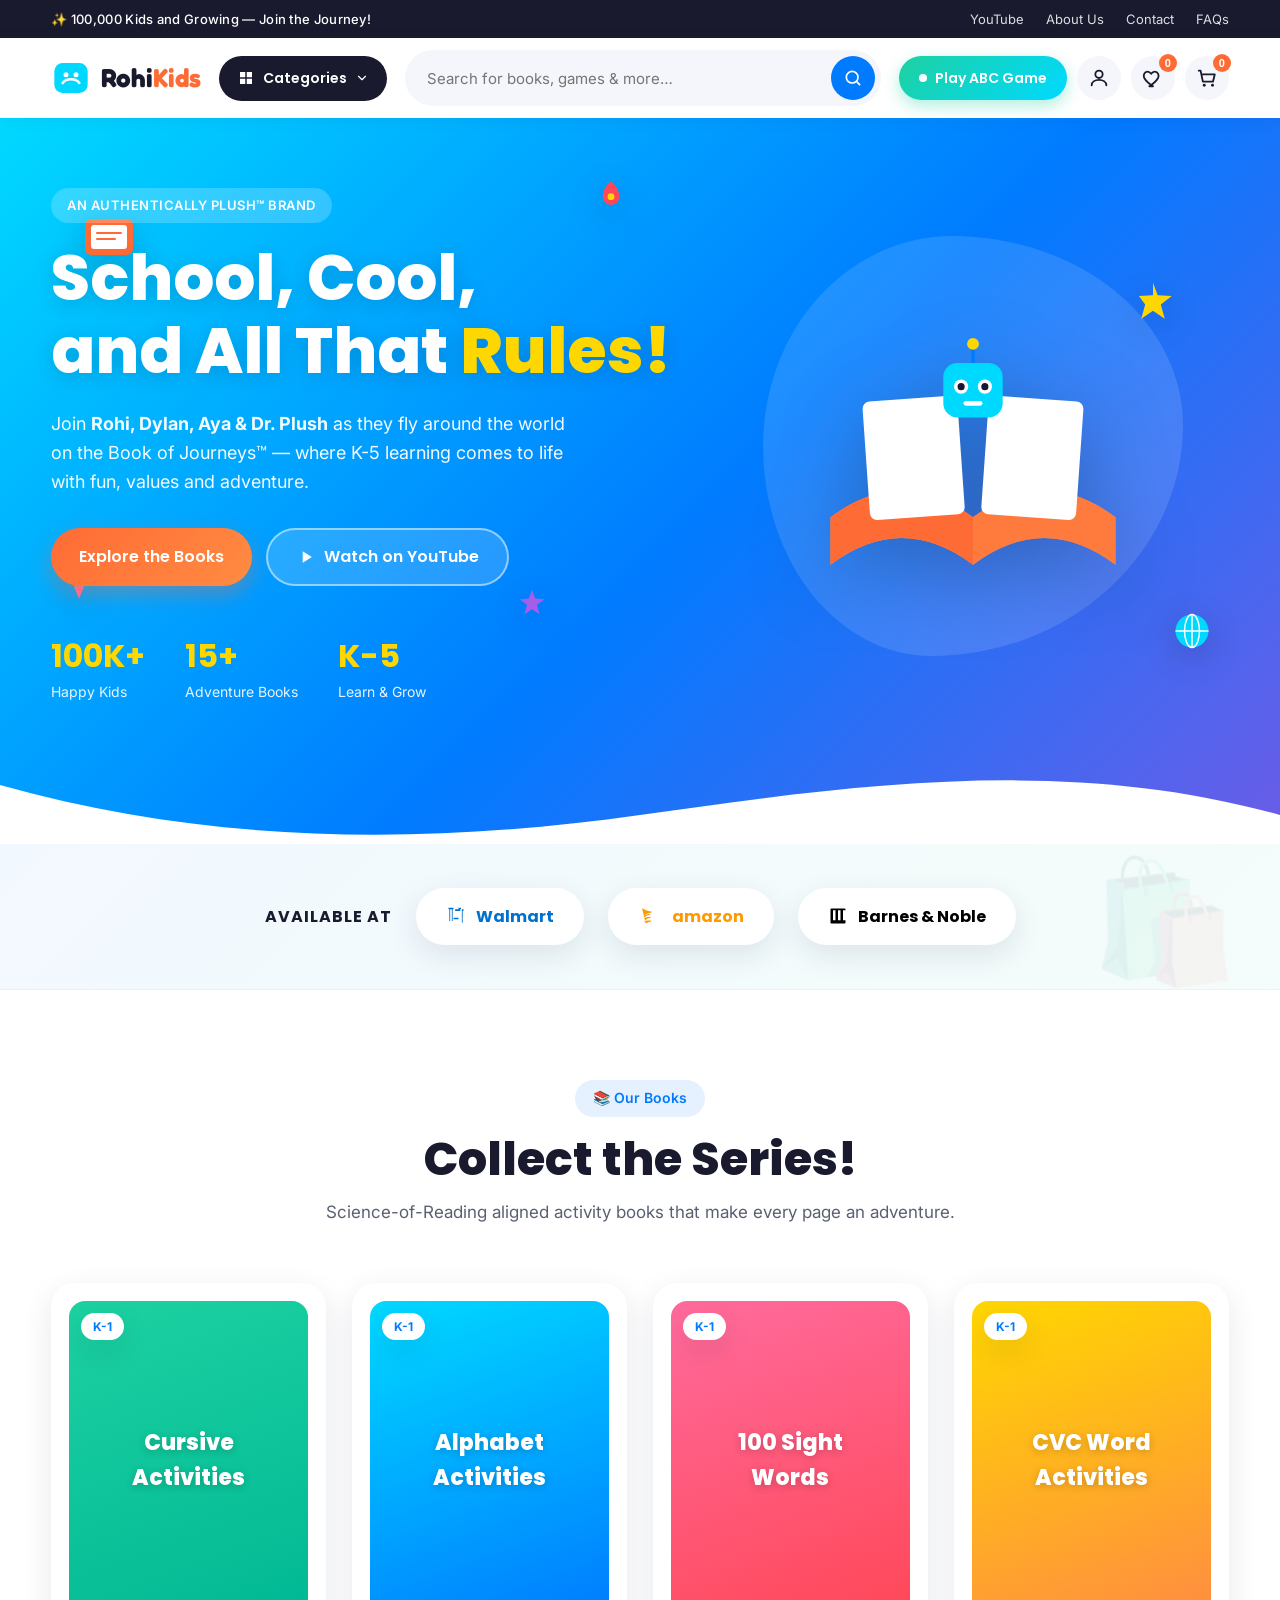
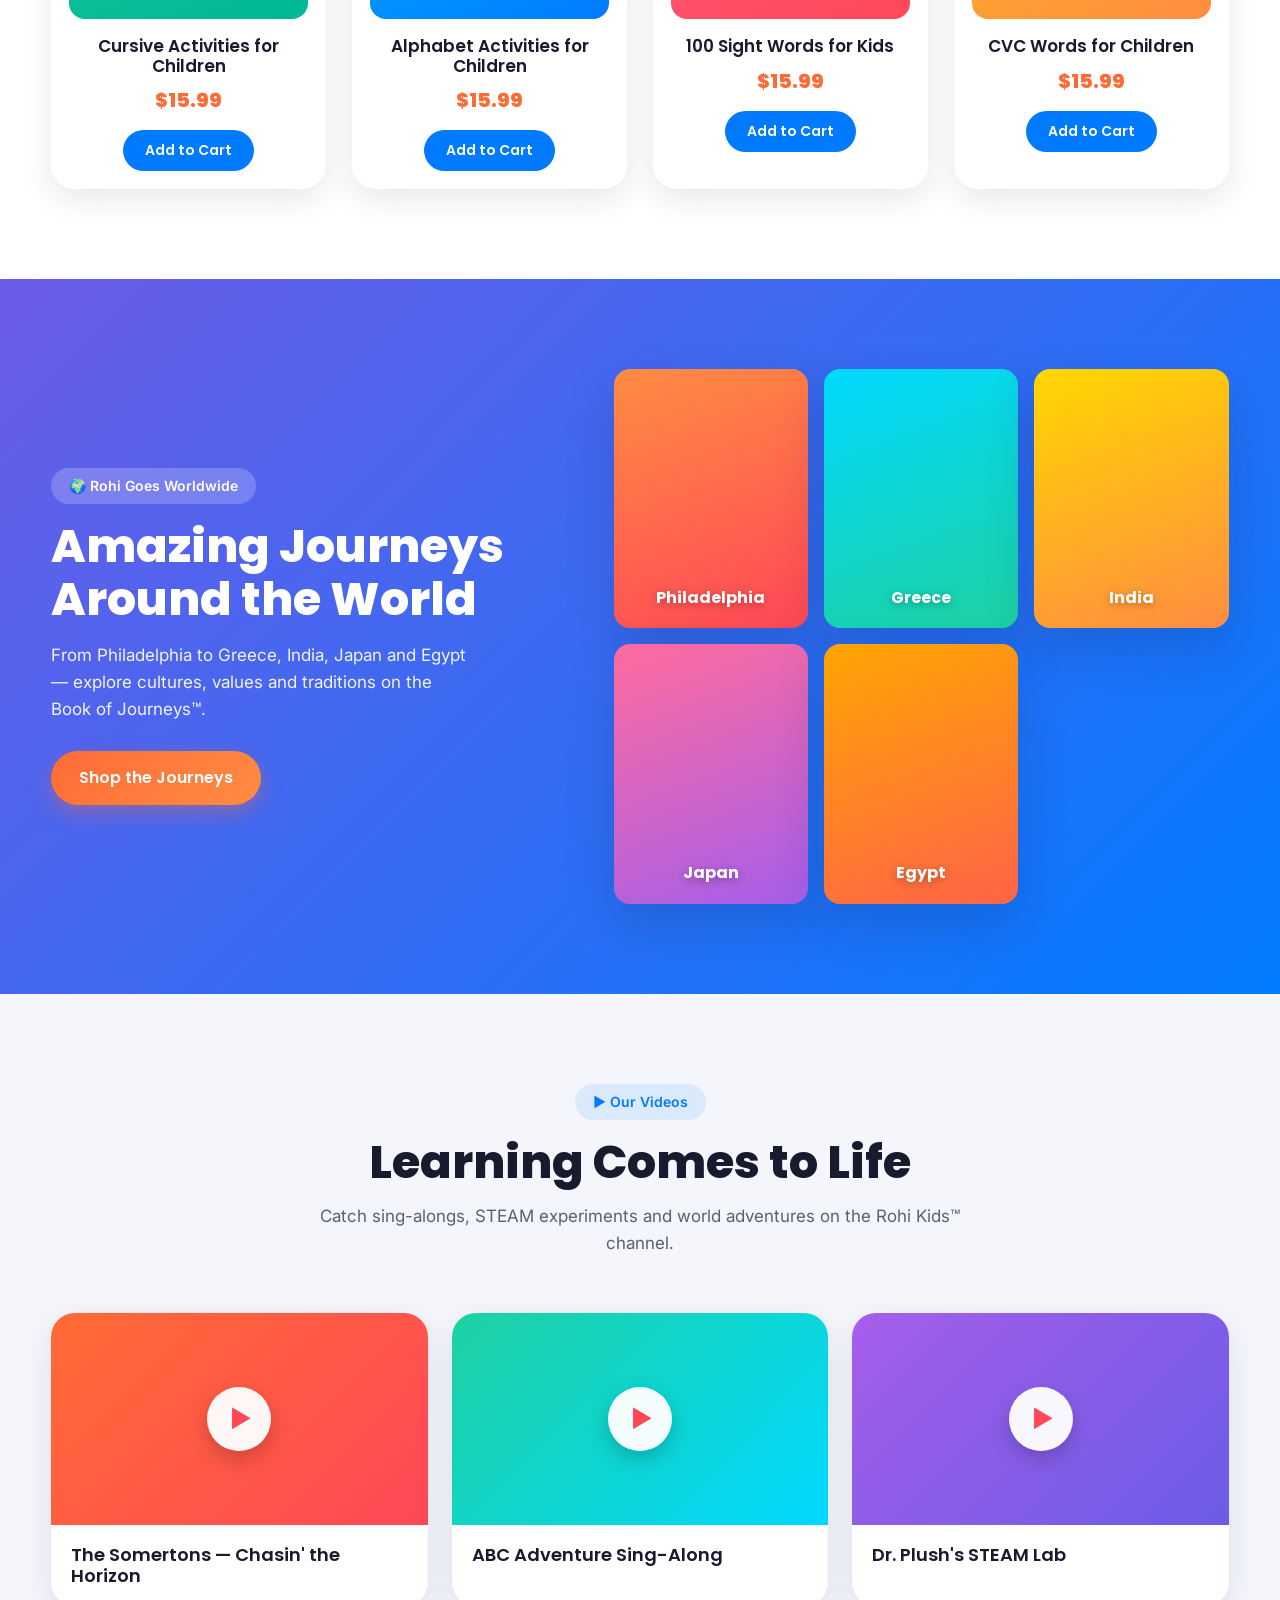
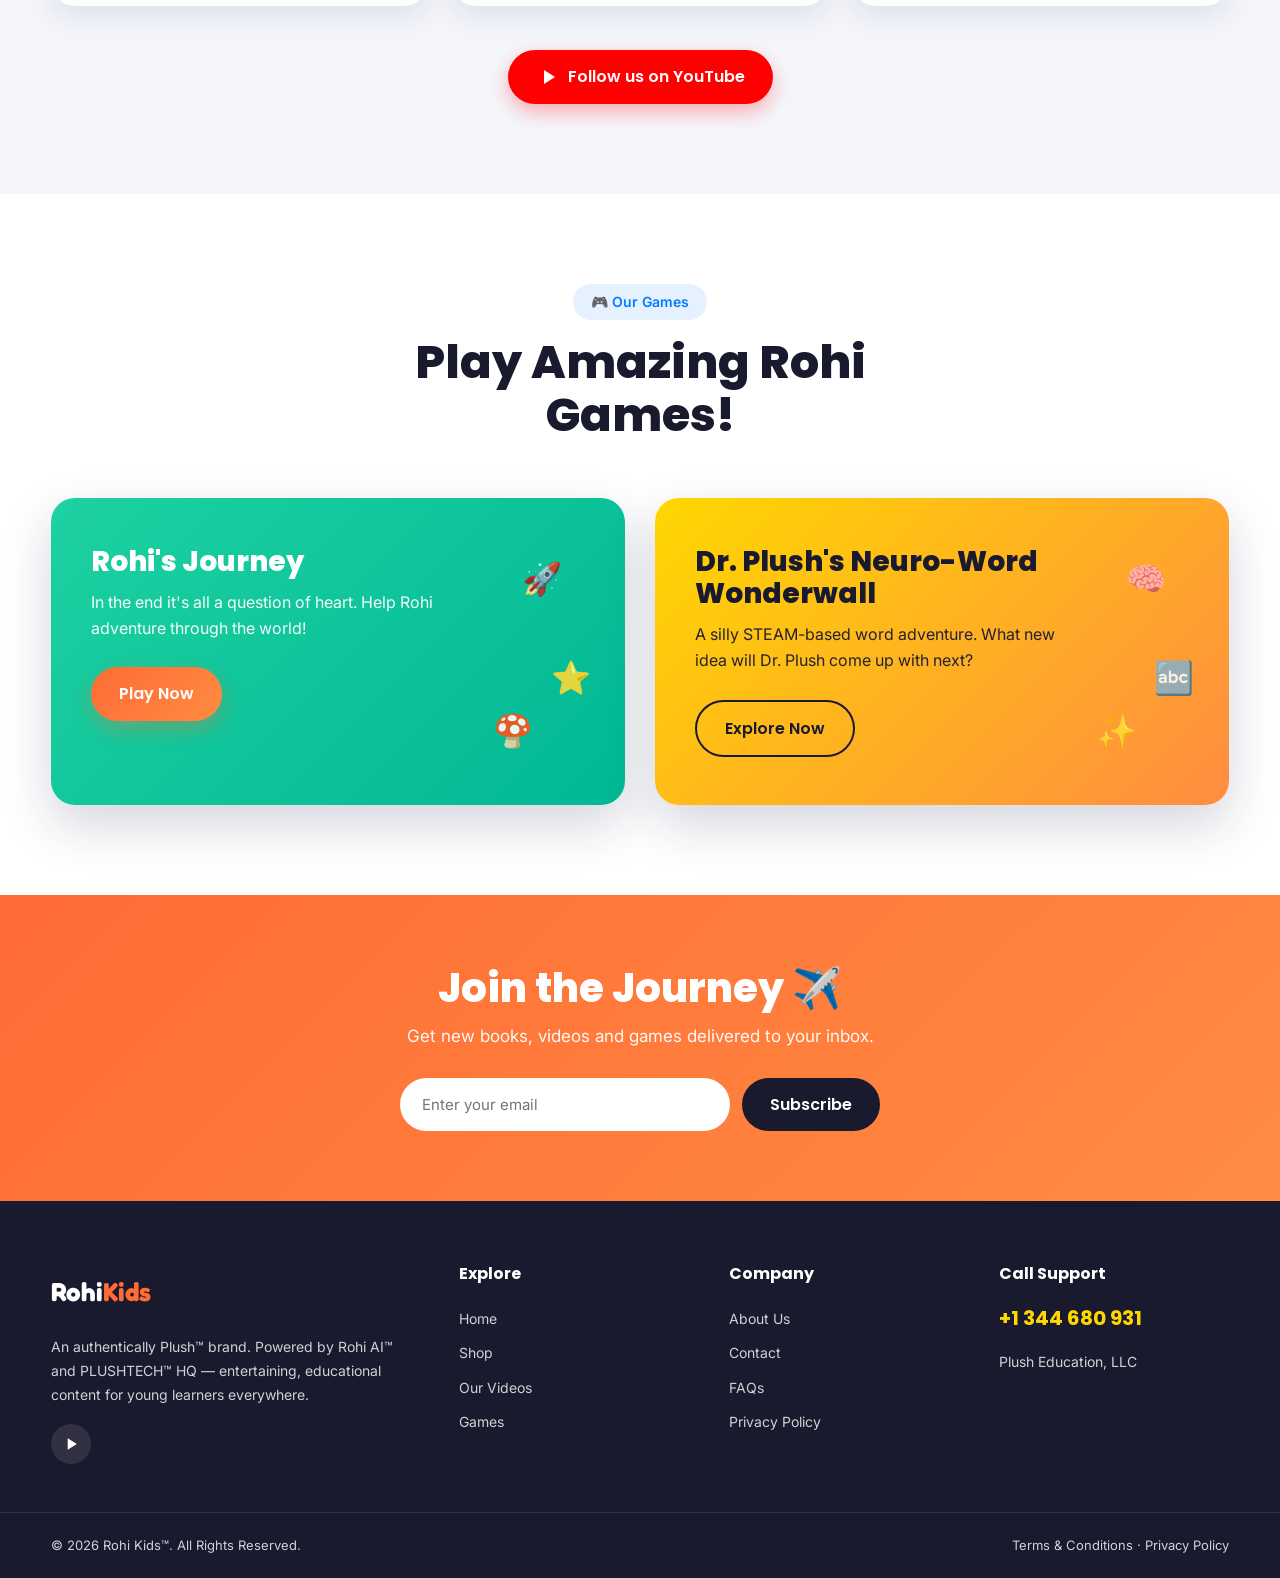
==== commit e7f34dc0: "Enhance retailer section with real links & brand colors (Walmart, Amazon, Barnes & Noble)" ====
--- a/index.html
+++ b/index.html
@@ -167,9 +167,18 @@
   <section class="retailers">
     <div class="container retailers__inner">
       <span class="retailers__label">Available at</span>
-      <a class="retailer-pill" href="#" target="_blank" rel="noopener">Walmart</a>
-      <a class="retailer-pill" href="#" target="_blank" rel="noopener">amazon</a>
-      <a class="retailer-pill" href="#" target="_blank" rel="noopener">Barnes &amp; Noble</a>
+      <a class="retailer-pill retailer-pill--walmart" href="https://www.walmart.com/browse/0?facet=brand:Plush+Education" target="_blank" rel="noopener">
+        <svg width="20" height="20" viewBox="0 0 24 24" fill="currentColor"><path d="M6 2h3v2h6V2h3v2h3v2h-1v14h-1V4h-2v2h-6V4H8v14H7V4H5v14H4V4H3V2h3V0zM9 14h6v2H9v-2z"/></svg>
+        Walmart
+      </a>
+      <a class="retailer-pill retailer-pill--amazon" href="https://www.amazon.com/stores/author/B0FM6H941N?ccs_id=53d2f880-ab1a-4ed1-ac62-122b79e0955f" target="_blank" rel="noopener">
+        <svg width="24" height="16" viewBox="0 0 24 24" fill="currentColor"><path d="M0 0c.6.4 1.2.8 1.9 1.1 3.5 1.9 7 3.4 10.9 4.2.6.1 1.2.2 1.8.3v1.2c-1.2.1-2.4.3-3.6.6-3.4 1-6.6 2.5-9.5 4.8-.2.2-.5.4-.7.6 2.3-1.5 4.8-2.6 7.4-3.3 1.3-.4 2.6-.6 4-.7v1.2c-2.3.3-4.4 1.1-6.3 2.4-1.2.8-2.2 1.8-3 2.9 1.8-.8 3.7-1.4 5.7-1.7 1.5-.2 3-.2 4.6 0v1.2c-3.1.4-5.9 1.6-8.3 3.7-.5.5-.9 1-1.3 1.6 1.5-.5 3-1 4.5-1.2 1.8-.3 3.6-.3 5.5 0v1.2c-2.4.3-4.6 1.1-6.6 2.3-1.2.7-2.3 1.6-3.2 2.7 1.6-.4 3.2-.7 4.8-.8 2-.1 4-.1 6.1.1v1.2c-2.9.3-5.6 1.1-8 2.6"/></svg>
+        amazon
+      </a>
+      <a class="retailer-pill retailer-pill--bn" href="https://www.barnesandnoble.com/s/%22Plush%20Education%22?Ntk=P_key_Contributor_List&Ns=P_Sales_Rank&Ntx=mode+matchall" target="_blank" rel="noopener">
+        <svg width="20" height="20" viewBox="0 0 24 24" fill="currentColor"><path d="M4 3h16c.6 0 1 .4 1 1v16c0 .6-.4 1-1 1H4c-.6 0-1-.4-1-1V4c0-.6.4-1 1-1zm2 2v12h3V5H6zm6 0v12h3V5h-3zm6 0v12h3V5h-3z"/></svg>
+        Barnes &amp; Noble
+      </a>
     </div>
   </section>
 
--- a/css/styles.css
+++ b/css/styles.css
@@ -163,11 +163,61 @@
 .hero__wave { position: absolute; bottom: -1px; left: 0; width: 100%; height: 120px; }
 
 /* ============ RETAILERS ============ */
-.retailers { background: #fff; padding: 26px 0; border-bottom: 1px solid #eef1f7; }
-.retailers__inner { display: flex; align-items: center; justify-content: center; gap: 18px; flex-wrap: wrap; }
-.retailers__label { font-weight: 600; color: var(--gray); font-family: 'Poppins', sans-serif; }
-.retailer-pill { background: var(--light); padding: 12px 30px; border-radius: 50px; font-weight: 700; font-family: 'Poppins', sans-serif; color: var(--ink); box-shadow: var(--shadow); transition: transform .25s, box-shadow .25s; }
-.retailer-pill:hover { transform: translateY(-4px); box-shadow: var(--shadow-lg); color: var(--blue); }
+.retailers {
+  background: linear-gradient(135deg, rgba(0,123,255,.05), rgba(29,209,161,.05));
+  padding: 44px 0;
+  border-bottom: 1px solid #eef1f7;
+  position: relative;
+  overflow: hidden;
+}
+.retailers::before {
+  content: '🛍️';
+  position: absolute;
+  top: -20px;
+  right: 40px;
+  font-size: 120px;
+  opacity: .08;
+  z-index: 0;
+}
+.retailers__inner {
+  display: flex;
+  align-items: center;
+  justify-content: center;
+  gap: 24px;
+  flex-wrap: wrap;
+  position: relative;
+  z-index: 1;
+}
+.retailers__label {
+  font-weight: 700;
+  color: var(--ink);
+  font-family: 'Poppins', sans-serif;
+  font-size: 16px;
+  text-transform: uppercase;
+  letter-spacing: 1px;
+}
+.retailer-pill {
+  display: inline-flex;
+  align-items: center;
+  gap: 10px;
+  background: #fff;
+  padding: 14px 28px;
+  border-radius: 50px;
+  font-weight: 700;
+  font-family: 'Poppins', sans-serif;
+  color: var(--ink);
+  box-shadow: var(--shadow);
+  transition: transform .25s, box-shadow .25s, background .25s, color .25s;
+  border: 2px solid transparent;
+  white-space: nowrap;
+}
+.retailer-pill svg { display: block; }
+.retailer-pill--walmart { color: #0071ce; }
+.retailer-pill--walmart:hover { background: linear-gradient(135deg, #0071ce, #005aa5); color: #fff; transform: translateY(-6px); box-shadow: 0 12px 30px rgba(0,113,206,.35); }
+.retailer-pill--amazon { color: #FF9900; }
+.retailer-pill--amazon:hover { background: linear-gradient(135deg, #FF9900, #e68a00); color: #fff; transform: translateY(-6px); box-shadow: 0 12px 30px rgba(255,153,0,.35); }
+.retailer-pill--bn { color: #000; }
+.retailer-pill--bn:hover { background: linear-gradient(135deg, #000, #333); color: #fff; transform: translateY(-6px); box-shadow: 0 12px 30px rgba(0,0,0,.35); }
 
 /* ============ SECTIONS ============ */
 .section { padding: 90px 0; }
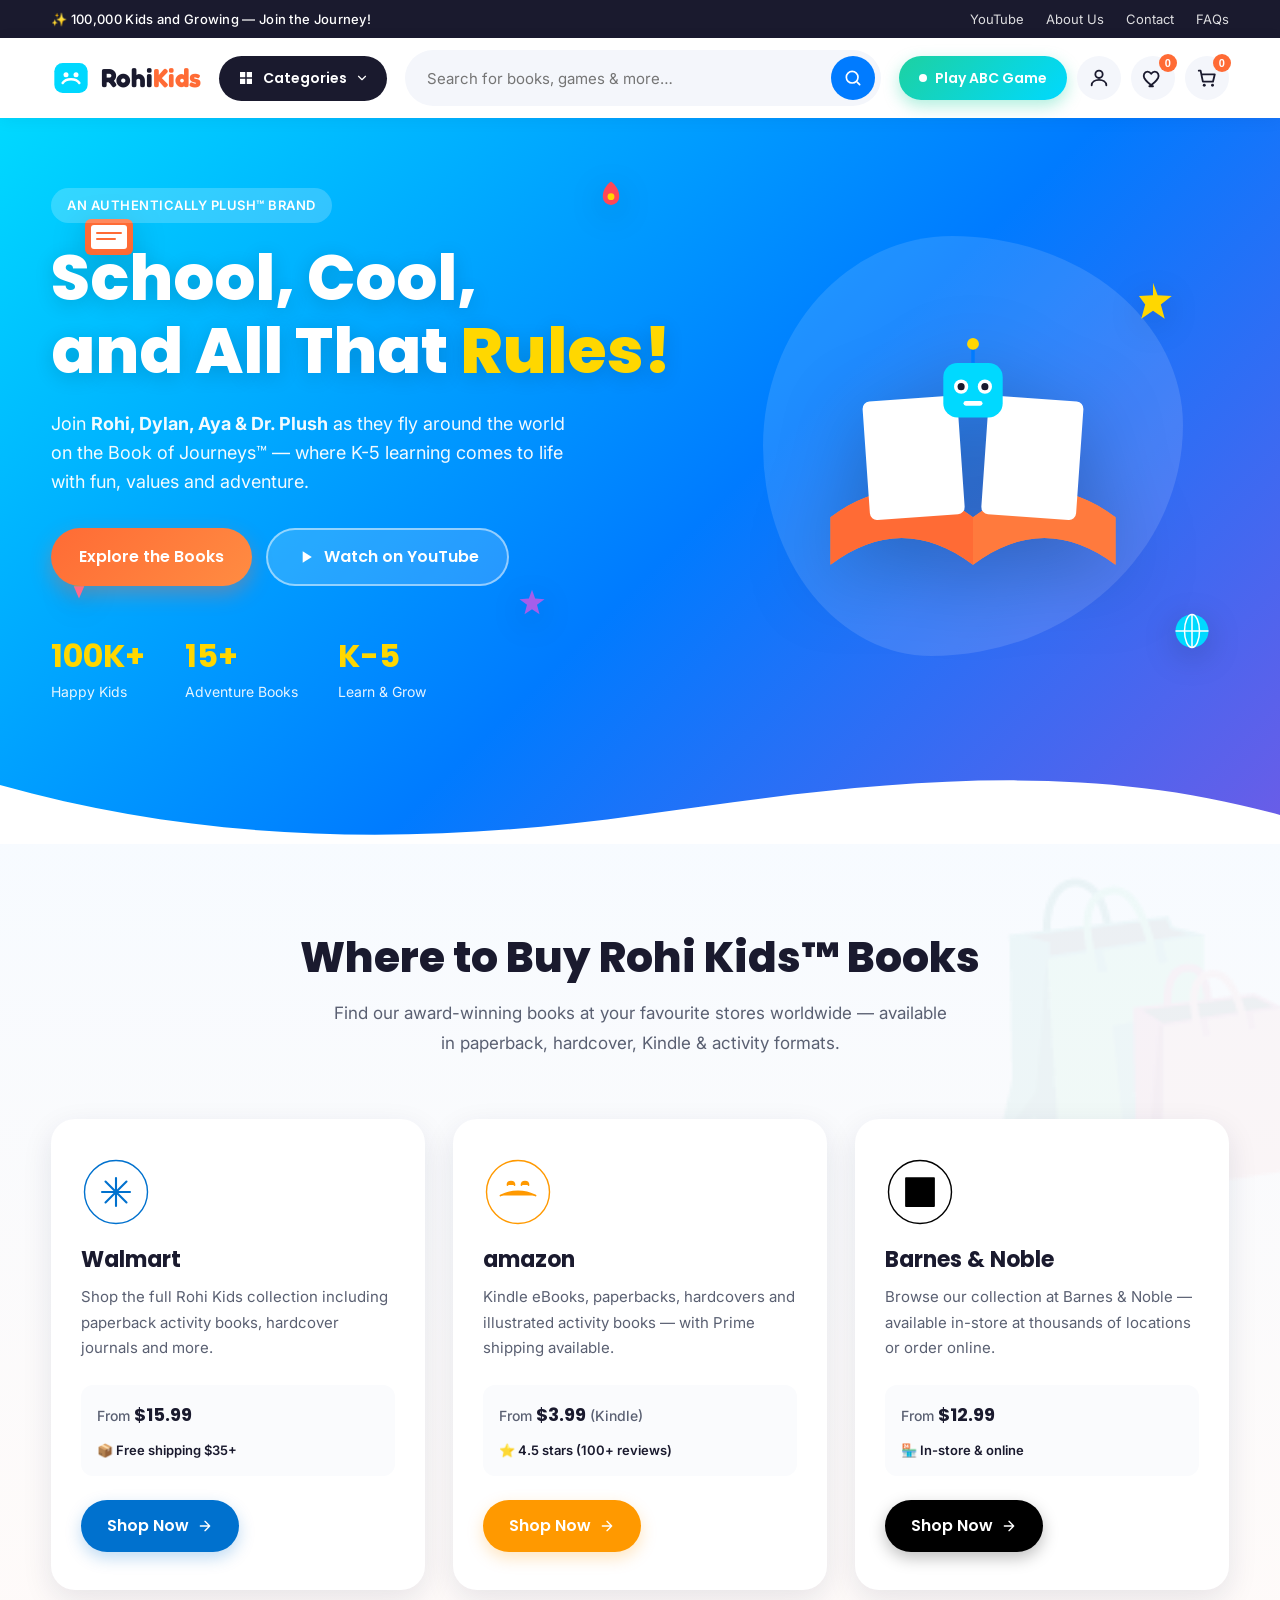
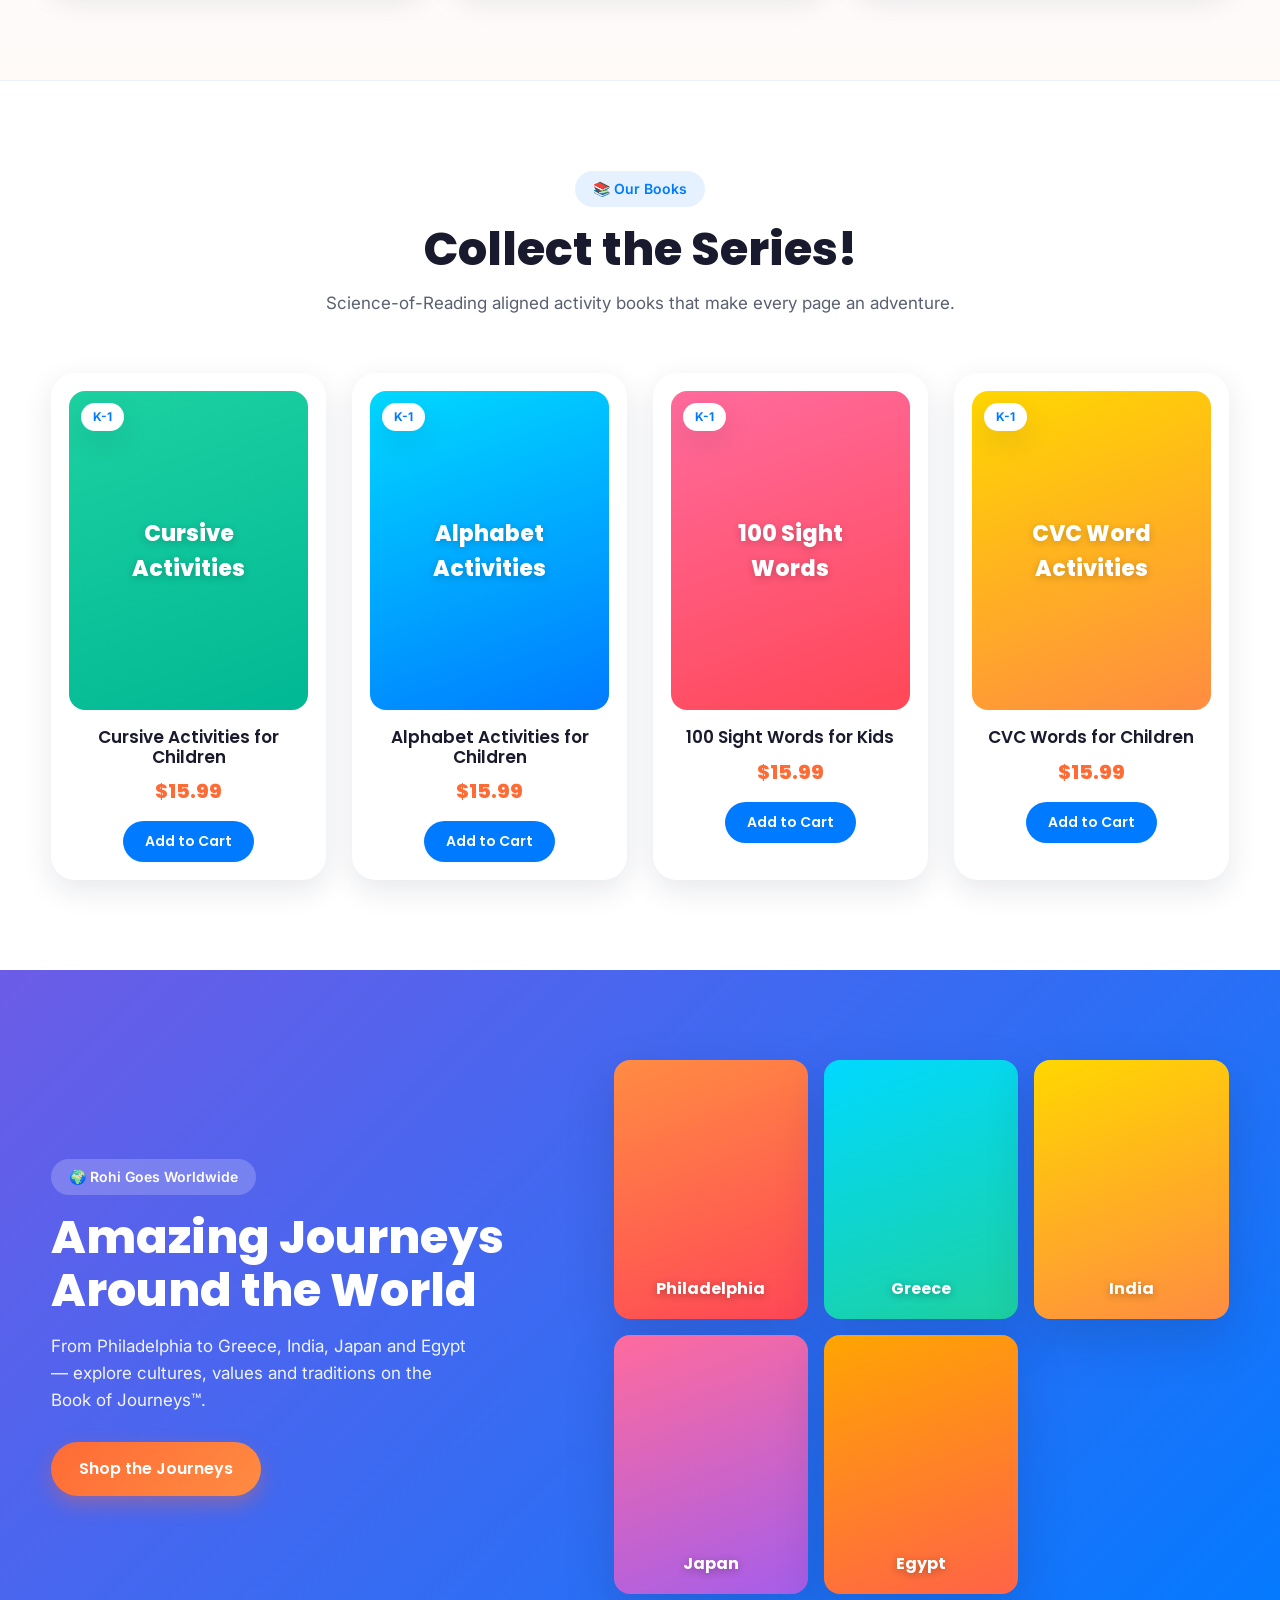
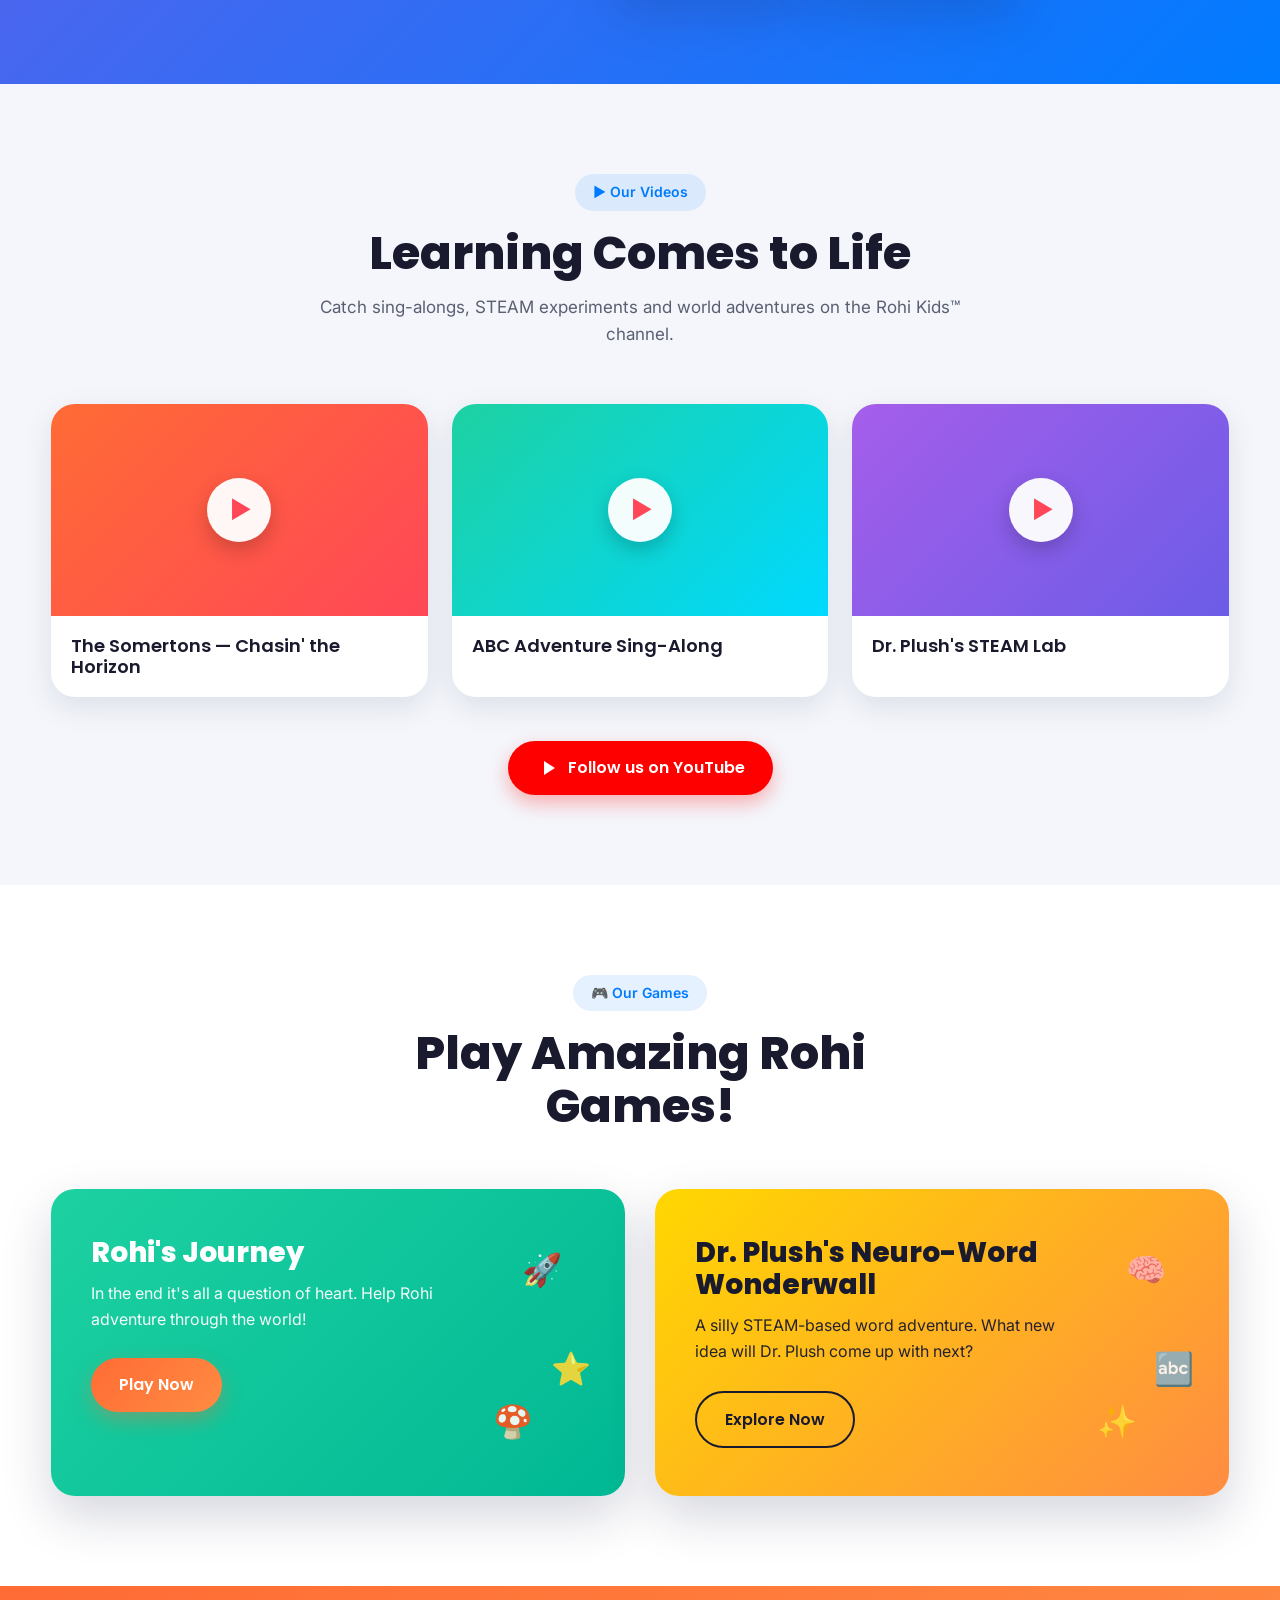
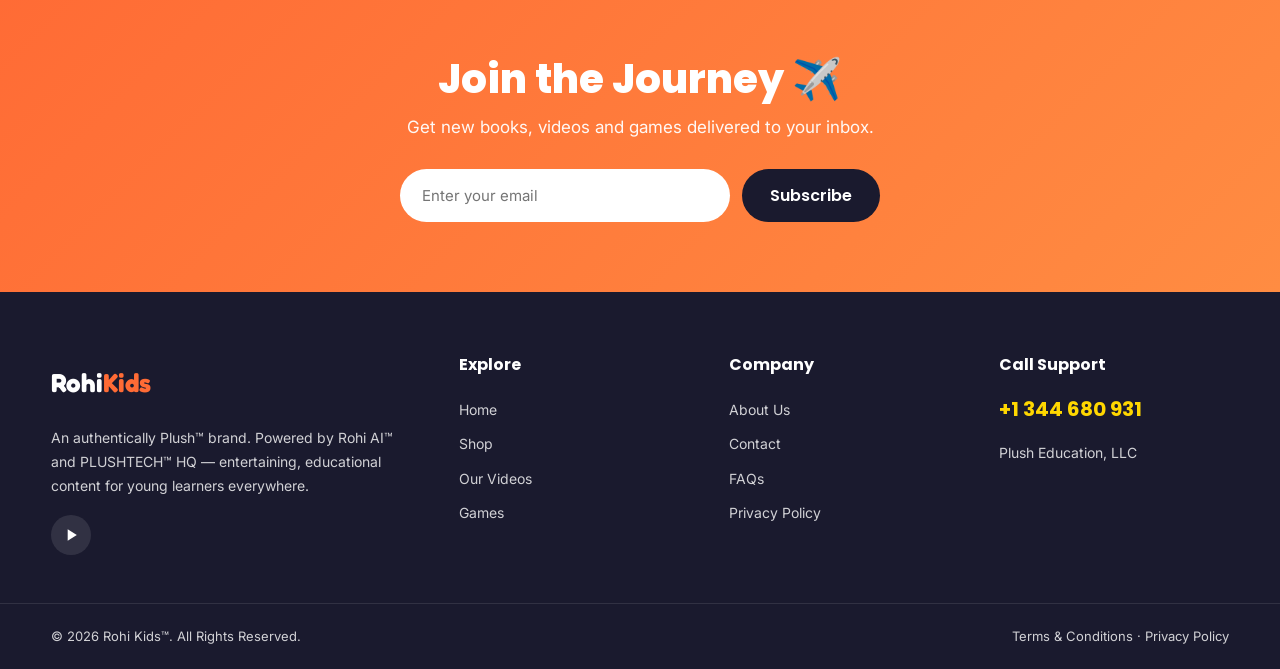
==== commit 188decaa: "Redesign retailer section with full cards, descriptions, pricing & shop buttons" ====
--- a/index.html
+++ b/index.html
@@ -163,22 +163,75 @@
     <svg class="hero__wave" viewBox="0 0 1440 120" preserveAspectRatio="none"><path d="M0 60c240 60 480 60 720 30s480-60 720 0v30H0z" fill="#fff"/></svg>
   </section>
 
-  <!-- ============ RETAILER BADGES ============ -->
+  <!-- ============ RETAILER CARDS ============ -->
   <section class="retailers">
-    <div class="container retailers__inner">
-      <span class="retailers__label">Available at</span>
-      <a class="retailer-pill retailer-pill--walmart" href="https://www.walmart.com/browse/0?facet=brand:Plush+Education" target="_blank" rel="noopener">
-        <svg width="20" height="20" viewBox="0 0 24 24" fill="currentColor"><path d="M6 2h3v2h6V2h3v2h3v2h-1v14h-1V4h-2v2h-6V4H8v14H7V4H5v14H4V4H3V2h3V0zM9 14h6v2H9v-2z"/></svg>
-        Walmart
-      </a>
-      <a class="retailer-pill retailer-pill--amazon" href="https://www.amazon.com/stores/author/B0FM6H941N?ccs_id=53d2f880-ab1a-4ed1-ac62-122b79e0955f" target="_blank" rel="noopener">
-        <svg width="24" height="16" viewBox="0 0 24 24" fill="currentColor"><path d="M0 0c.6.4 1.2.8 1.9 1.1 3.5 1.9 7 3.4 10.9 4.2.6.1 1.2.2 1.8.3v1.2c-1.2.1-2.4.3-3.6.6-3.4 1-6.6 2.5-9.5 4.8-.2.2-.5.4-.7.6 2.3-1.5 4.8-2.6 7.4-3.3 1.3-.4 2.6-.6 4-.7v1.2c-2.3.3-4.4 1.1-6.3 2.4-1.2.8-2.2 1.8-3 2.9 1.8-.8 3.7-1.4 5.7-1.7 1.5-.2 3-.2 4.6 0v1.2c-3.1.4-5.9 1.6-8.3 3.7-.5.5-.9 1-1.3 1.6 1.5-.5 3-1 4.5-1.2 1.8-.3 3.6-.3 5.5 0v1.2c-2.4.3-4.6 1.1-6.6 2.3-1.2.7-2.3 1.6-3.2 2.7 1.6-.4 3.2-.7 4.8-.8 2-.1 4-.1 6.1.1v1.2c-2.9.3-5.6 1.1-8 2.6"/></svg>
-        amazon
-      </a>
-      <a class="retailer-pill retailer-pill--bn" href="https://www.barnesandnoble.com/s/%22Plush%20Education%22?Ntk=P_key_Contributor_List&Ns=P_Sales_Rank&Ntx=mode+matchall" target="_blank" rel="noopener">
-        <svg width="20" height="20" viewBox="0 0 24 24" fill="currentColor"><path d="M4 3h16c.6 0 1 .4 1 1v16c0 .6-.4 1-1 1H4c-.6 0-1-.4-1-1V4c0-.6.4-1 1-1zm2 2v12h3V5H6zm6 0v12h3V5h-3zm6 0v12h3V5h-3z"/></svg>
-        Barnes &amp; Noble
-      </a>
+    <div class="container">
+      <div class="retailers__head reveal">
+        <h2 class="retailers__title">Where to Buy Rohi Kids™ Books</h2>
+        <p class="retailers__subtitle">Find our award-winning books at your favourite stores worldwide — available in paperback, hardcover, Kindle & activity formats.</p>
+      </div>
+
+      <div class="retailer-cards">
+        <!-- Walmart Card -->
+        <article class="retailer-card retailer-card--walmart reveal">
+          <div class="retailer-card__icon">
+            <svg viewBox="0 0 100 100" width="48" height="48" fill="#0071CE">
+              <circle cx="50" cy="50" r="45" fill="none" stroke="currentColor" stroke-width="2"/>
+              <path d="M30 50h40M50 30v40M35 35l30 30M65 35L35 65" stroke="currentColor" stroke-width="3" stroke-linecap="round"/>
+            </svg>
+          </div>
+          <h3 class="retailer-card__name">Walmart</h3>
+          <p class="retailer-card__desc">Shop the full Rohi Kids collection including paperback activity books, hardcover journals and more.</p>
+          <div class="retailer-card__meta">
+            <span class="retailer-card__price">From <strong>$15.99</strong></span>
+            <span class="retailer-card__badge">📦 Free shipping $35+</span>
+          </div>
+          <a href="https://www.walmart.com/browse/0?facet=brand:Plush+Education" target="_blank" rel="noopener" class="btn btn--retailer btn--retailer-walmart">
+            Shop Now
+            <svg width="16" height="16" viewBox="0 0 24 24" fill="none"><path d="M5 12h14M12 5l7 7-7 7" stroke="currentColor" stroke-width="2" stroke-linecap="round" stroke-linejoin="round"/></svg>
+          </a>
+        </article>
+
+        <!-- Amazon Card -->
+        <article class="retailer-card retailer-card--amazon reveal" style="--d:.1s">
+          <div class="retailer-card__icon">
+            <svg viewBox="0 0 100 100" width="48" height="48" fill="#FF9900">
+              <circle cx="50" cy="50" r="45" fill="none" stroke="currentColor" stroke-width="2"/>
+              <path d="M25 55c8-4 16-6 25-6s17 2 25 6M35 40c0-3 2-5 5-5s5 2 5 5M55 40c0-3 2-5 5-5s5 2 5 5" stroke="currentColor" stroke-width="2.5" stroke-linecap="round"/>
+            </svg>
+          </div>
+          <h3 class="retailer-card__name">amazon</h3>
+          <p class="retailer-card__desc">Kindle eBooks, paperbacks, hardcovers and illustrated activity books — with Prime shipping available.</p>
+          <div class="retailer-card__meta">
+            <span class="retailer-card__price">From <strong>$3.99</strong> (Kindle)</span>
+            <span class="retailer-card__badge">⭐ 4.5 stars (100+ reviews)</span>
+          </div>
+          <a href="https://www.amazon.com/stores/author/B0FM6H941N?ccs_id=53d2f880-ab1a-4ed1-ac62-122b79e0955f" target="_blank" rel="noopener" class="btn btn--retailer btn--retailer-amazon">
+            Shop Now
+            <svg width="16" height="16" viewBox="0 0 24 24" fill="none"><path d="M5 12h14M12 5l7 7-7 7" stroke="currentColor" stroke-width="2" stroke-linecap="round" stroke-linejoin="round"/></svg>
+          </a>
+        </article>
+
+        <!-- Barnes & Noble Card -->
+        <article class="retailer-card retailer-card--bn reveal" style="--d:.2s">
+          <div class="retailer-card__icon">
+            <svg viewBox="0 0 100 100" width="48" height="48" fill="#000">
+              <circle cx="50" cy="50" r="45" fill="none" stroke="currentColor" stroke-width="2"/>
+              <path d="M30 30h40v40H30V30M40 35v30M60 35v30M35 45h30" stroke="currentColor" stroke-width="2.5" stroke-linecap="round" stroke-linejoin="round"/>
+            </svg>
+          </div>
+          <h3 class="retailer-card__name">Barnes &amp; Noble</h3>
+          <p class="retailer-card__desc">Browse our collection at Barnes & Noble — available in-store at thousands of locations or order online.</p>
+          <div class="retailer-card__meta">
+            <span class="retailer-card__price">From <strong>$12.99</strong></span>
+            <span class="retailer-card__badge">🏪 In-store & online</span>
+          </div>
+          <a href="https://www.barnesandnoble.com/s/%22Plush%20Education%22?Ntk=P_key_Contributor_List&Ns=P_Sales_Rank&Ntx=mode+matchall" target="_blank" rel="noopener" class="btn btn--retailer btn--retailer-bn">
+            Shop Now
+            <svg width="16" height="16" viewBox="0 0 24 24" fill="none"><path d="M5 12h14M12 5l7 7-7 7" stroke="currentColor" stroke-width="2" stroke-linecap="round" stroke-linejoin="round"/></svg>
+          </a>
+        </article>
+      </div>
     </div>
   </section>
 
--- a/css/styles.css
+++ b/css/styles.css
@@ -164,8 +164,8 @@
 
 /* ============ RETAILERS ============ */
 .retailers {
-  background: linear-gradient(135deg, rgba(0,123,255,.05), rgba(29,209,161,.05));
-  padding: 44px 0;
+  background: linear-gradient(180deg, rgba(0,123,255,.03), rgba(255,107,53,.03));
+  padding: 90px 0;
   border-bottom: 1px solid #eef1f7;
   position: relative;
   overflow: hidden;
@@ -173,51 +173,144 @@
 .retailers::before {
   content: '🛍️';
   position: absolute;
-  top: -20px;
-  right: 40px;
-  font-size: 120px;
-  opacity: .08;
+  top: -40px;
+  right: -40px;
+  font-size: 280px;
+  opacity: .05;
   z-index: 0;
 }
-.retailers__inner {
-  display: flex;
-  align-items: center;
-  justify-content: center;
-  gap: 24px;
-  flex-wrap: wrap;
+
+.retailers__head {
+  text-align: center;
+  max-width: 700px;
+  margin: 0 auto 60px;
   position: relative;
   z-index: 1;
 }
-.retailers__label {
+
+.retailers__title {
+  font-size: clamp(28px, 4vw, 42px);
+  font-weight: 800;
+  color: var(--ink);
+  margin-bottom: 16px;
+}
+
+.retailers__subtitle {
+  color: var(--gray);
+  font-size: 17px;
+  line-height: 1.8;
+  max-width: 620px;
+  margin-inline: auto;
+}
+
+.retailer-cards {
+  display: grid;
+  grid-template-columns: repeat(3, 1fr);
+  gap: 28px;
+  position: relative;
+  z-index: 1;
+}
+
+.retailer-card {
+  background: #fff;
+  border-radius: var(--radius-lg);
+  padding: 36px 28px;
+  box-shadow: var(--shadow);
+  transition: transform .3s, box-shadow .3s, border-color .3s;
+  border: 2px solid transparent;
+  display: flex;
+  flex-direction: column;
+}
+
+.retailer-card:hover {
+  transform: translateY(-10px);
+  box-shadow: var(--shadow-lg);
+}
+
+.retailer-card--walmart:hover { border-color: #0071CE; }
+.retailer-card--amazon:hover { border-color: #FF9900; }
+.retailer-card--bn:hover { border-color: #000; }
+
+.retailer-card__icon {
+  width: 70px;
+  height: 70px;
+  margin-bottom: 20px;
+  display: grid;
+  place-items: center;
+}
+
+.retailer-card__icon svg { display: block; width: 100%; height: 100%; }
+
+.retailer-card--walmart .retailer-card__icon svg { color: #0071CE; }
+.retailer-card--amazon .retailer-card__icon svg { color: #FF9900; }
+.retailer-card--bn .retailer-card__icon svg { color: #000; }
+
+.retailer-card__name {
+  font-size: 22px;
   font-weight: 700;
   color: var(--ink);
+  margin-bottom: 12px;
+}
+
+.retailer-card__desc {
+  color: var(--gray);
+  font-size: 15px;
+  line-height: 1.7;
+  margin-bottom: 24px;
+  flex-grow: 1;
+}
+
+.retailer-card__meta {
+  display: flex;
+  flex-direction: column;
+  gap: 10px;
+  margin-bottom: 24px;
+  padding: 16px;
+  background: #fafbfd;
+  border-radius: 12px;
+}
+
+.retailer-card__price {
+  font-size: 14px;
+  color: var(--gray);
+  font-weight: 500;
+}
+
+.retailer-card__price strong {
   font-family: 'Poppins', sans-serif;
-  font-size: 16px;
-  text-transform: uppercase;
-  letter-spacing: 1px;
-}
-.retailer-pill {
-  display: inline-flex;
-  align-items: center;
-  gap: 10px;
-  background: #fff;
-  padding: 14px 28px;
-  border-radius: 50px;
+  font-size: 18px;
+  color: var(--ink);
   font-weight: 700;
-  font-family: 'Poppins', sans-serif;
+}
+
+.retailer-card__badge {
+  font-size: 13px;
   color: var(--ink);
-  box-shadow: var(--shadow);
-  transition: transform .25s, box-shadow .25s, background .25s, color .25s;
-  border: 2px solid transparent;
-  white-space: nowrap;
-}
-.retailer-pill svg { display: block; }
-.retailer-pill--walmart { color: #0071ce; }
-.retailer-pill--walmart:hover { background: linear-gradient(135deg, #0071ce, #005aa5); color: #fff; transform: translateY(-6px); box-shadow: 0 12px 30px rgba(0,113,206,.35); }
-.retailer-pill--amazon { color: #FF9900; }
-.retailer-pill--amazon:hover { background: linear-gradient(135deg, #FF9900, #e68a00); color: #fff; transform: translateY(-6px); box-shadow: 0 12px 30px rgba(255,153,0,.35); }
-.retailer-pill--bn { color: #000; }
-.retailer-pill--bn:hover { background: linear-gradient(135deg, #000, #333); color: #fff; transform: translateY(-6px); box-shadow: 0 12px 30px rgba(0,0,0,.35); }
+  font-weight: 600;
+}
+
+.btn--retailer {
+  background: var(--blue);
+  color: #fff;
+  box-shadow: 0 6px 16px rgba(0,123,255,.25);
+  font-weight: 600;
+  padding: 13px 26px;
+  align-self: flex-start;
+}
+
+.btn--retailer:hover {
+  transform: translateY(-3px);
+  box-shadow: 0 10px 24px rgba(0,123,255,.35);
+}
+
+.btn--retailer-walmart { background: #0071CE; box-shadow: 0 6px 16px rgba(0,113,206,.25); }
+.btn--retailer-walmart:hover { background: #005aa5; box-shadow: 0 10px 24px rgba(0,113,206,.35); }
+
+.btn--retailer-amazon { background: #FF9900; box-shadow: 0 6px 16px rgba(255,153,0,.25); }
+.btn--retailer-amazon:hover { background: #e68a00; box-shadow: 0 10px 24px rgba(255,153,0,.35); }
+
+.btn--retailer-bn { background: #000; box-shadow: 0 6px 16px rgba(0,0,0,.25); }
+.btn--retailer-bn:hover { background: #333; box-shadow: 0 10px 24px rgba(0,0,0,.35); }
 
 /* ============ SECTIONS ============ */
 .section { padding: 90px 0; }
@@ -339,6 +432,7 @@
   .video-grid { grid-template-columns: 1fr; }
   .game-grid { grid-template-columns: 1fr; }
   .footer__grid { grid-template-columns: 1fr 1fr; }
+  .retailer-cards { grid-template-columns: repeat(2, 1fr); }
 }
 @media (max-width: 768px) {
   .topbar__links { display: none; }
@@ -353,6 +447,7 @@
   .book-grid { grid-template-columns: 1fr; }
   .footer__grid { grid-template-columns: 1fr; }
   .hero__stats { gap: 24px; }
+  .retailer-cards { grid-template-columns: 1fr; }
 }
 
 /* Respect reduced motion */
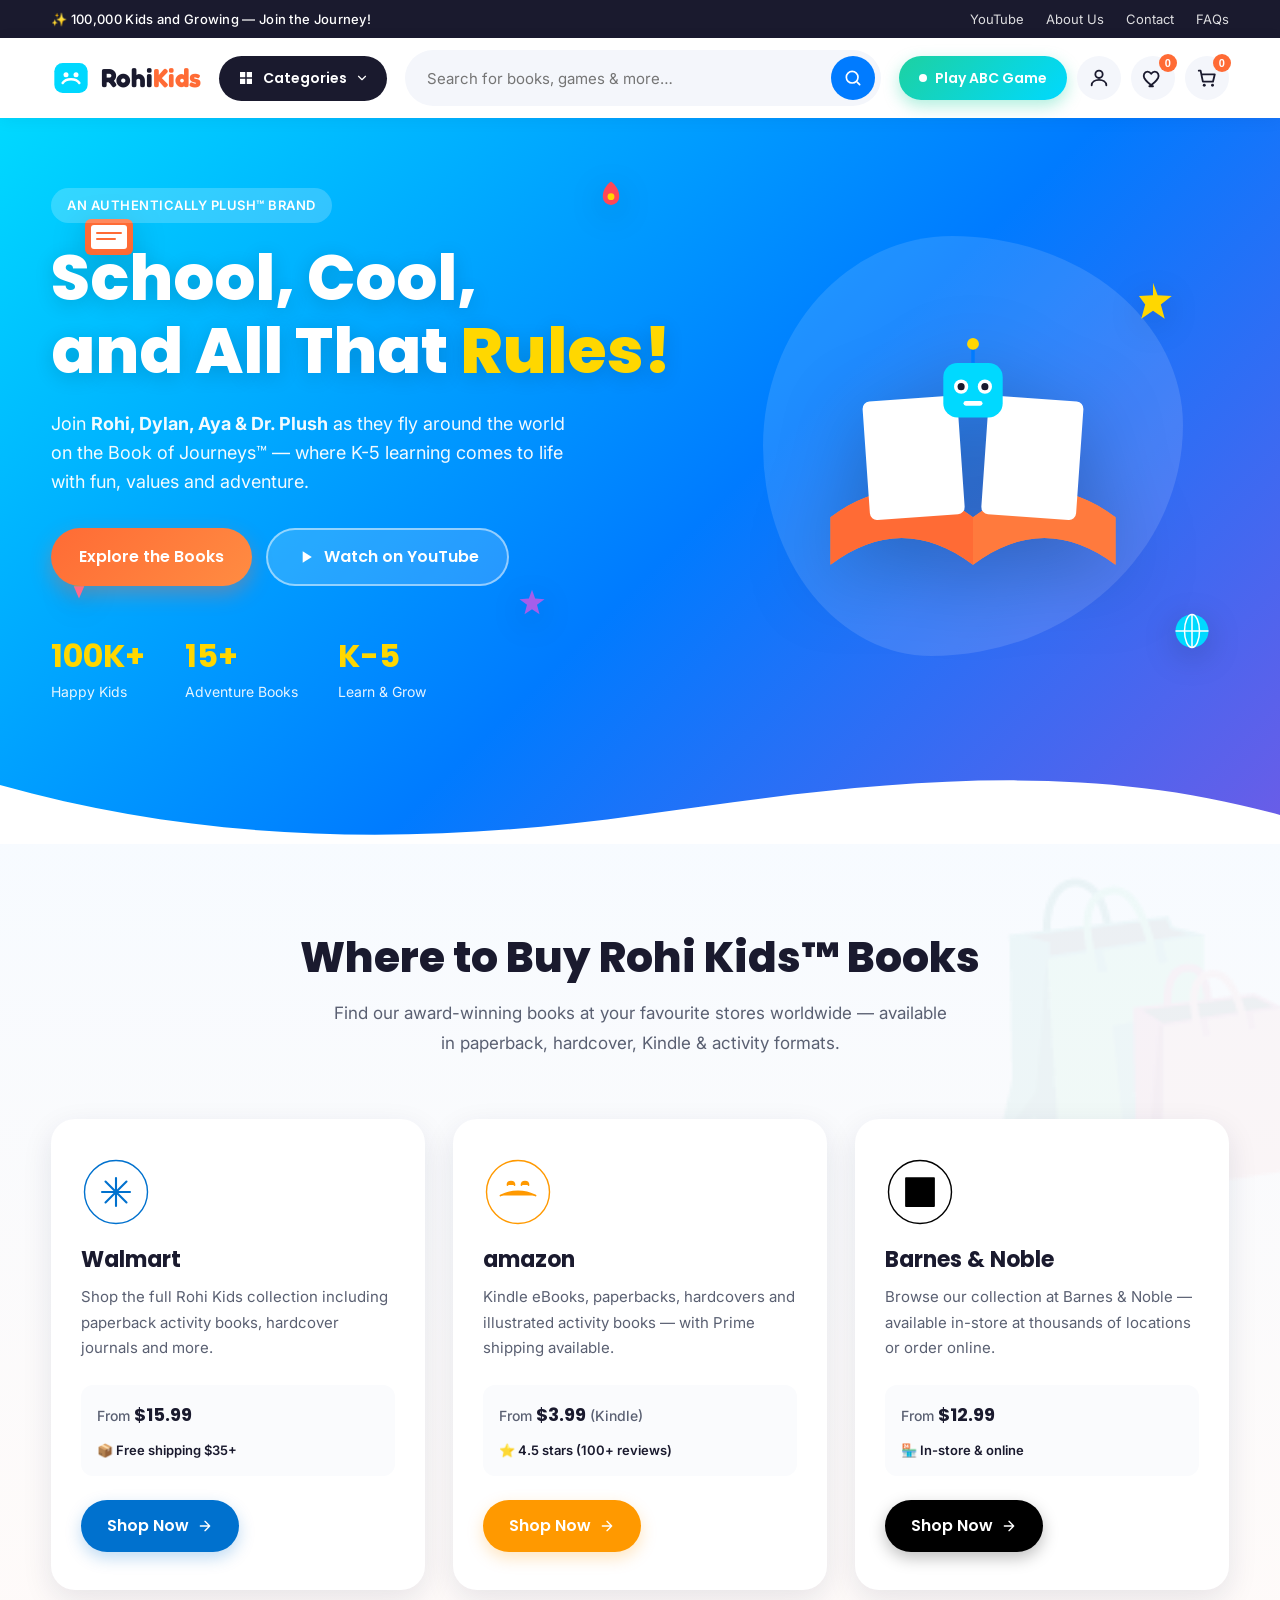
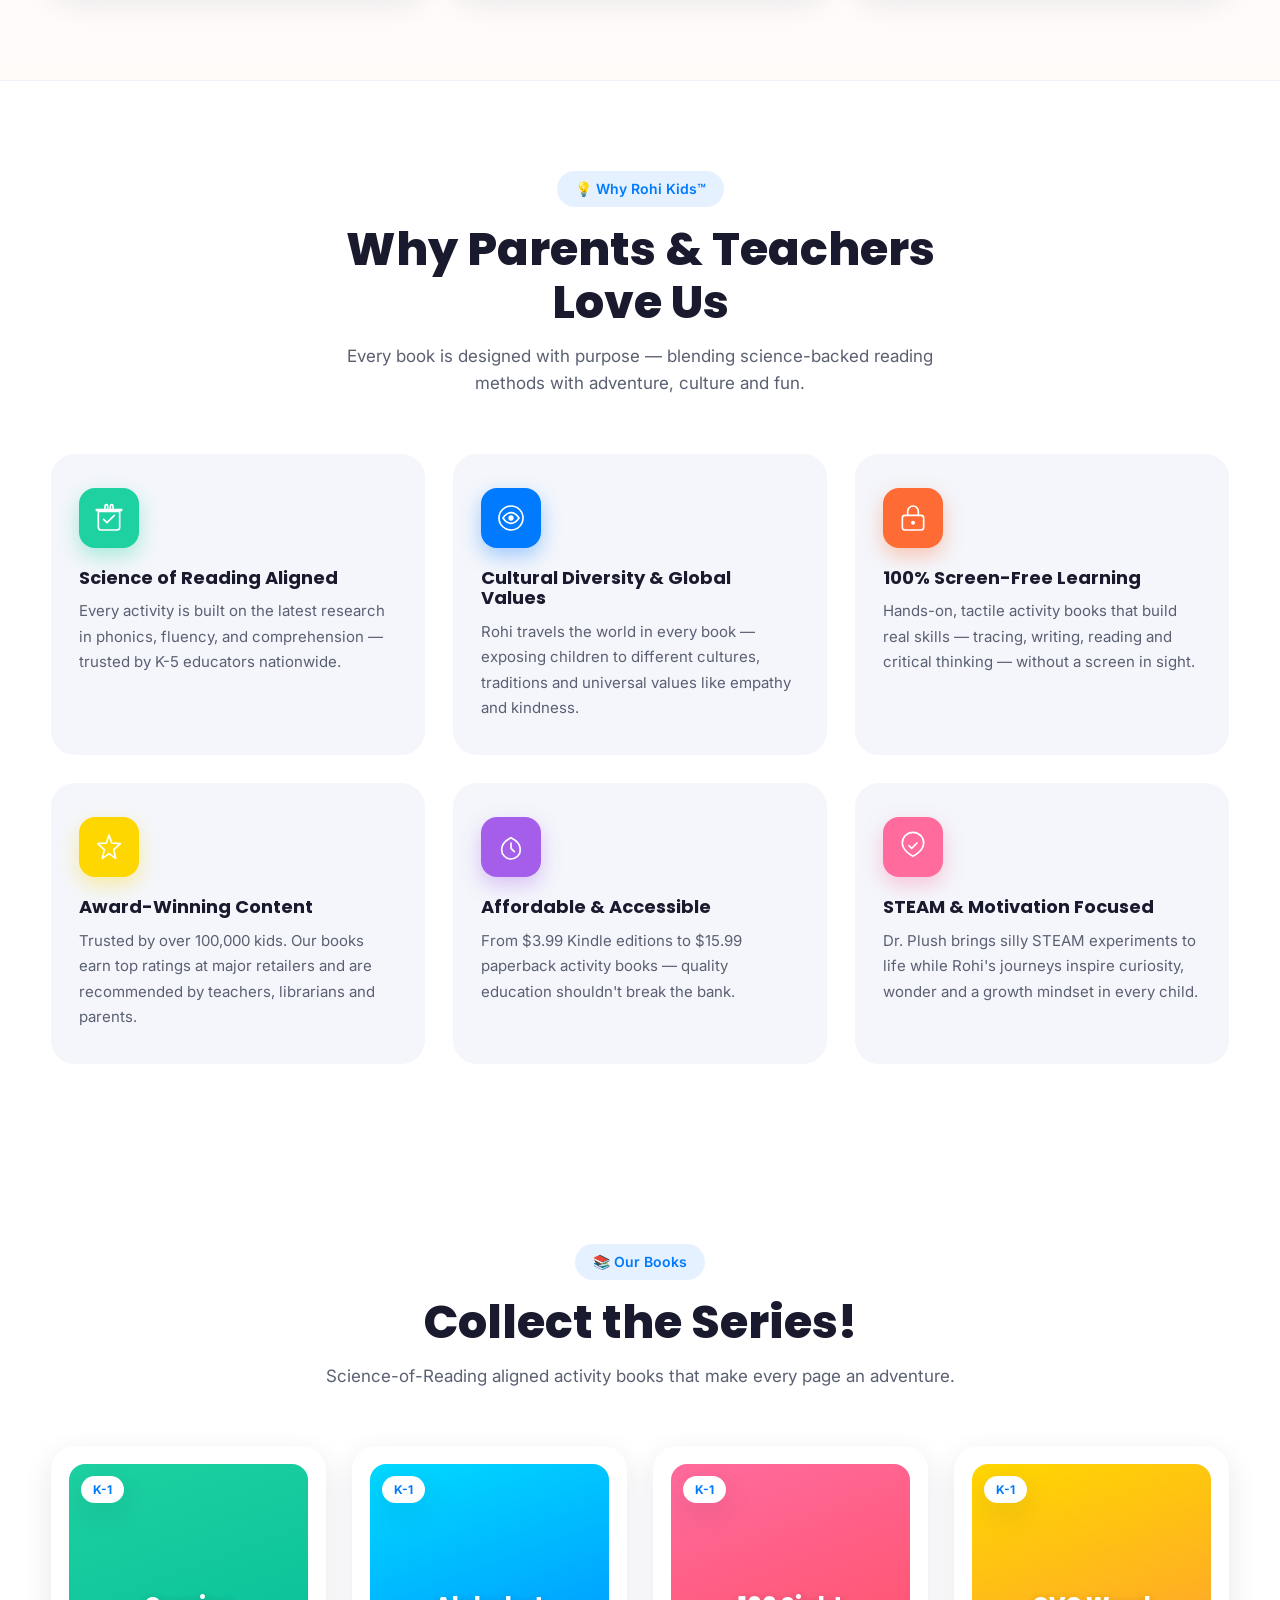
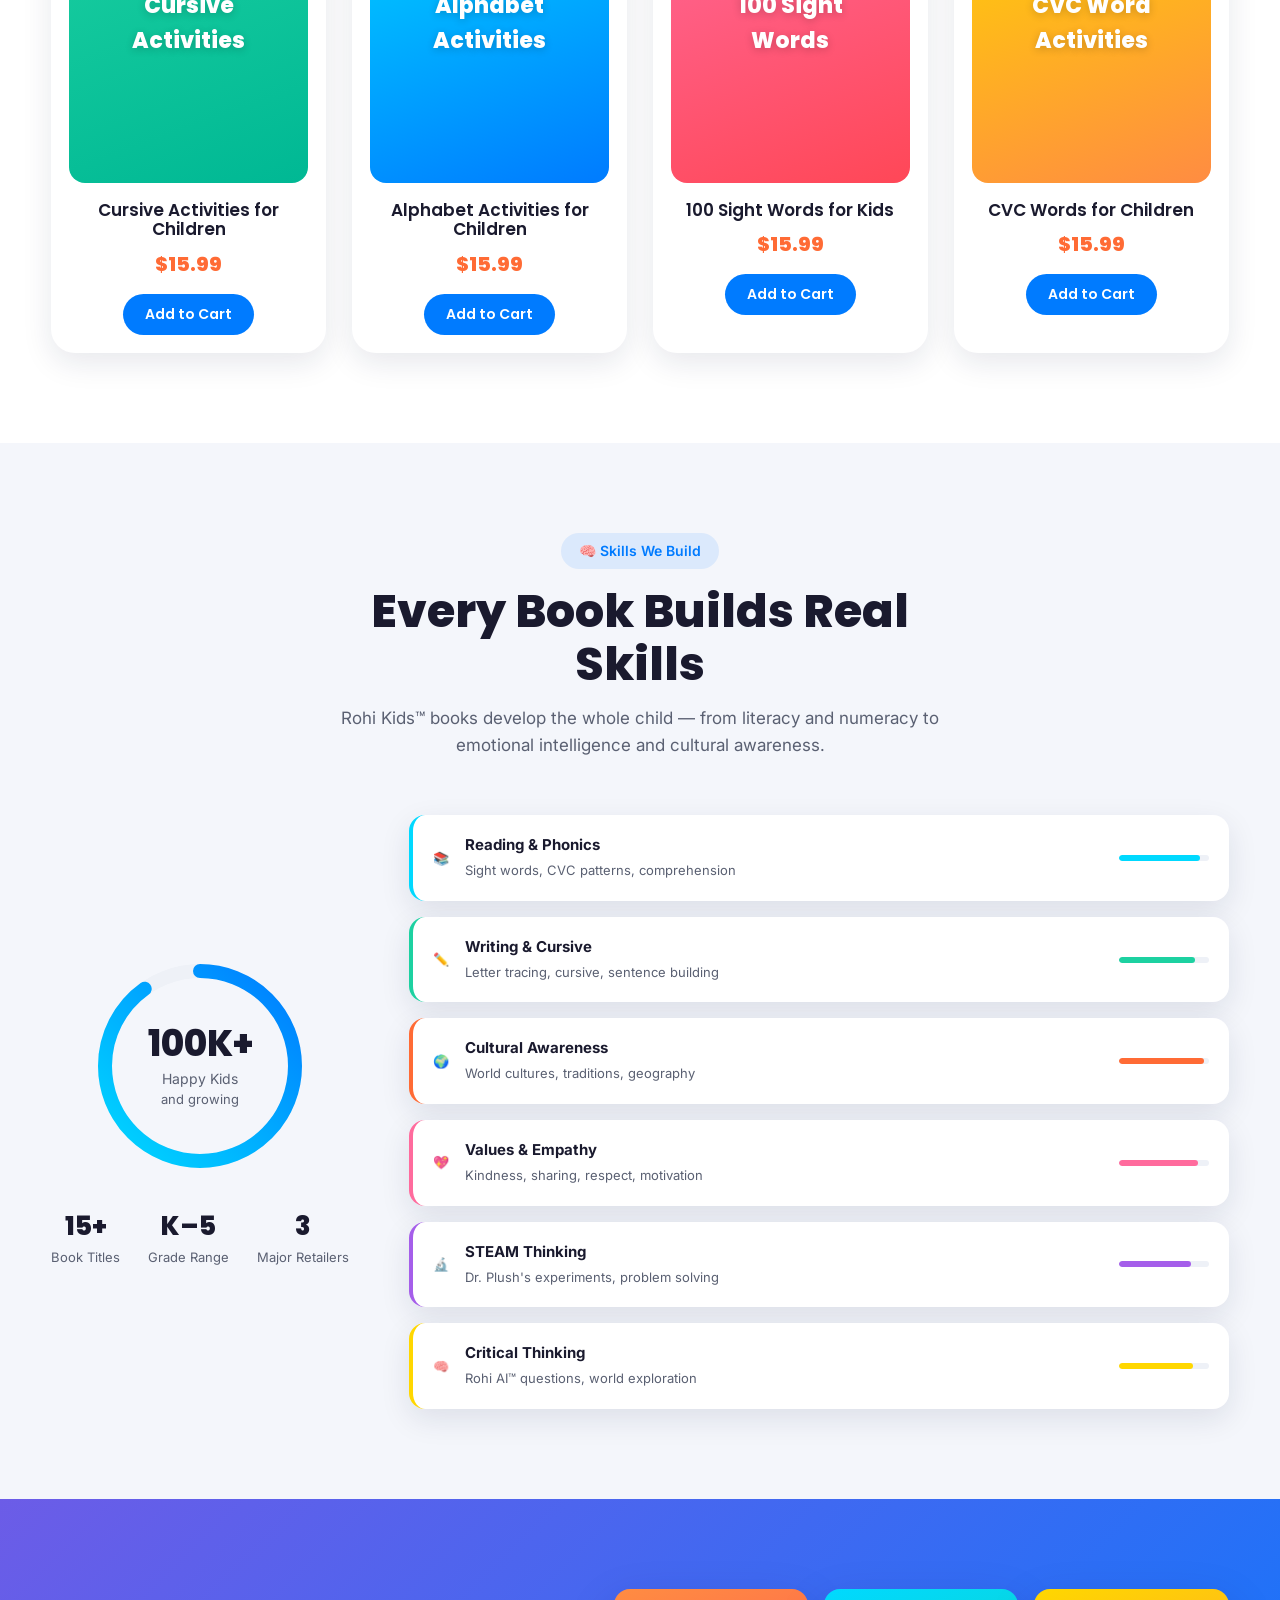
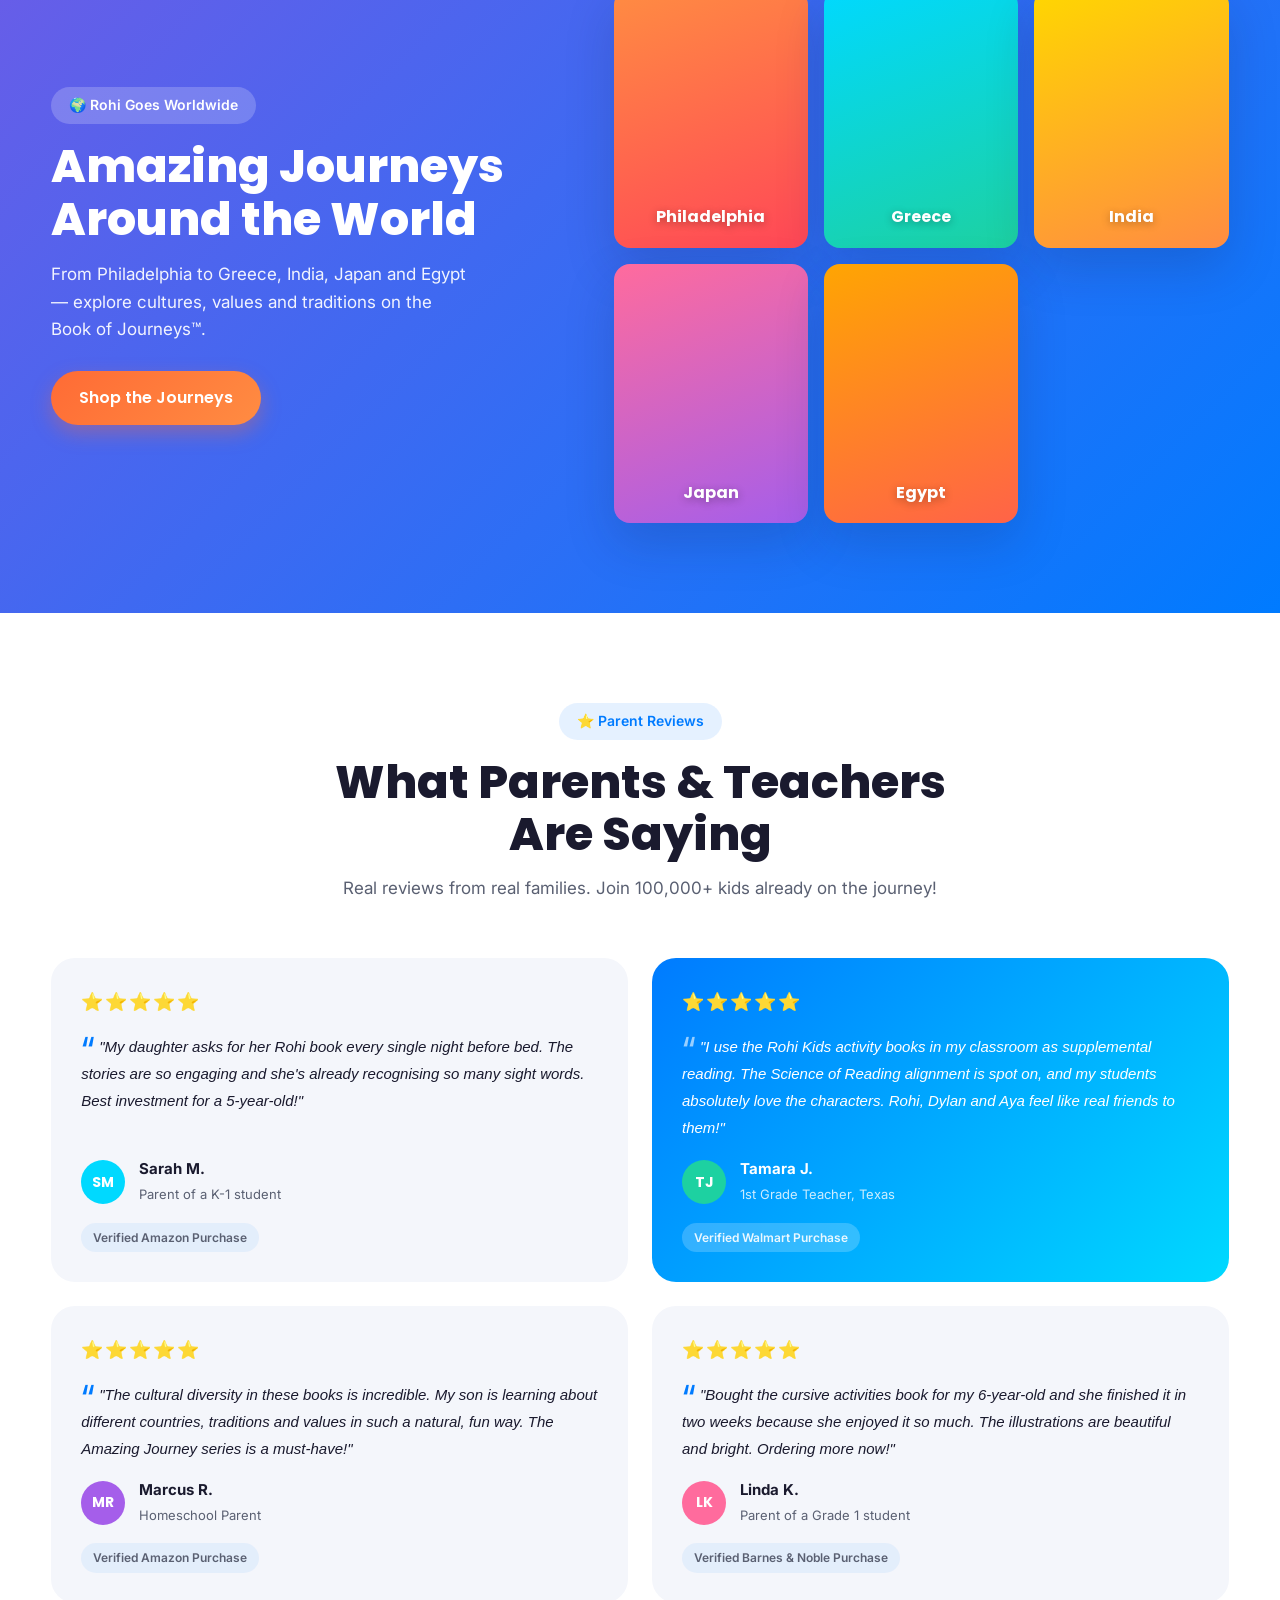
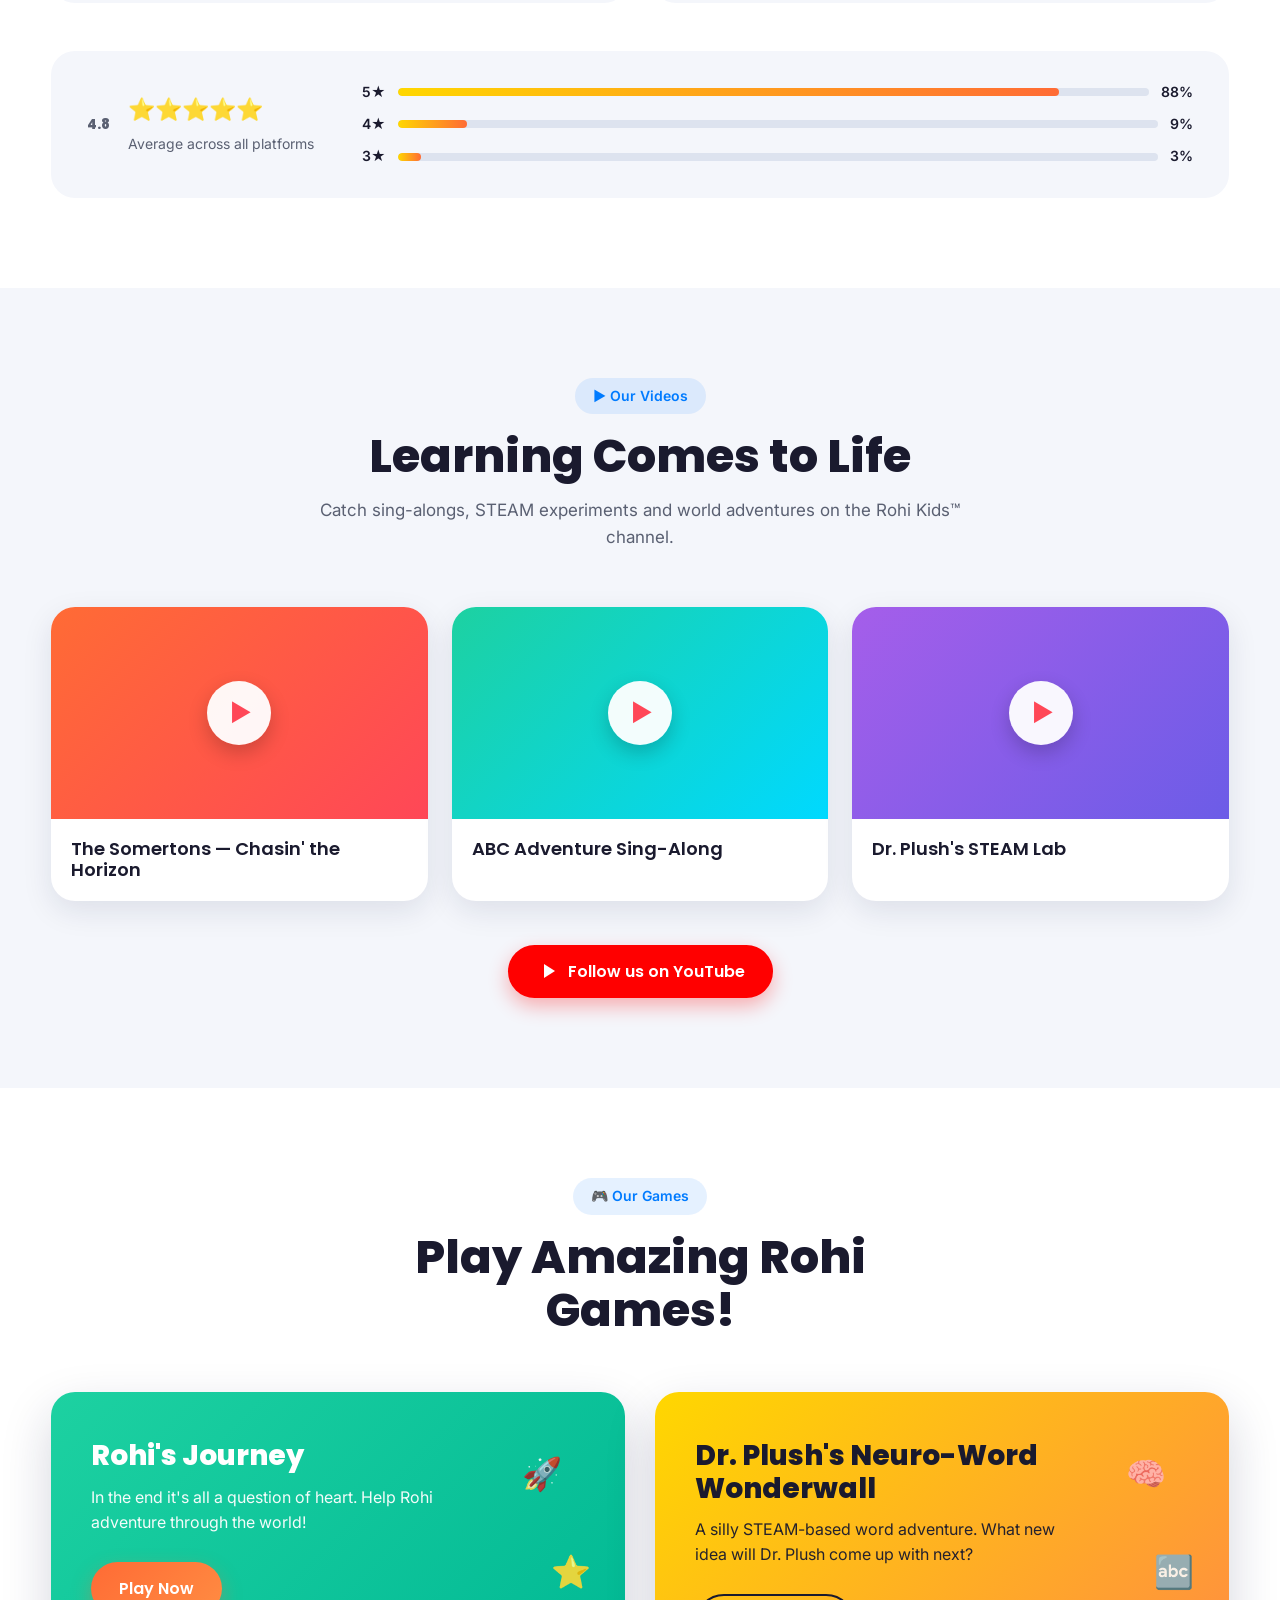
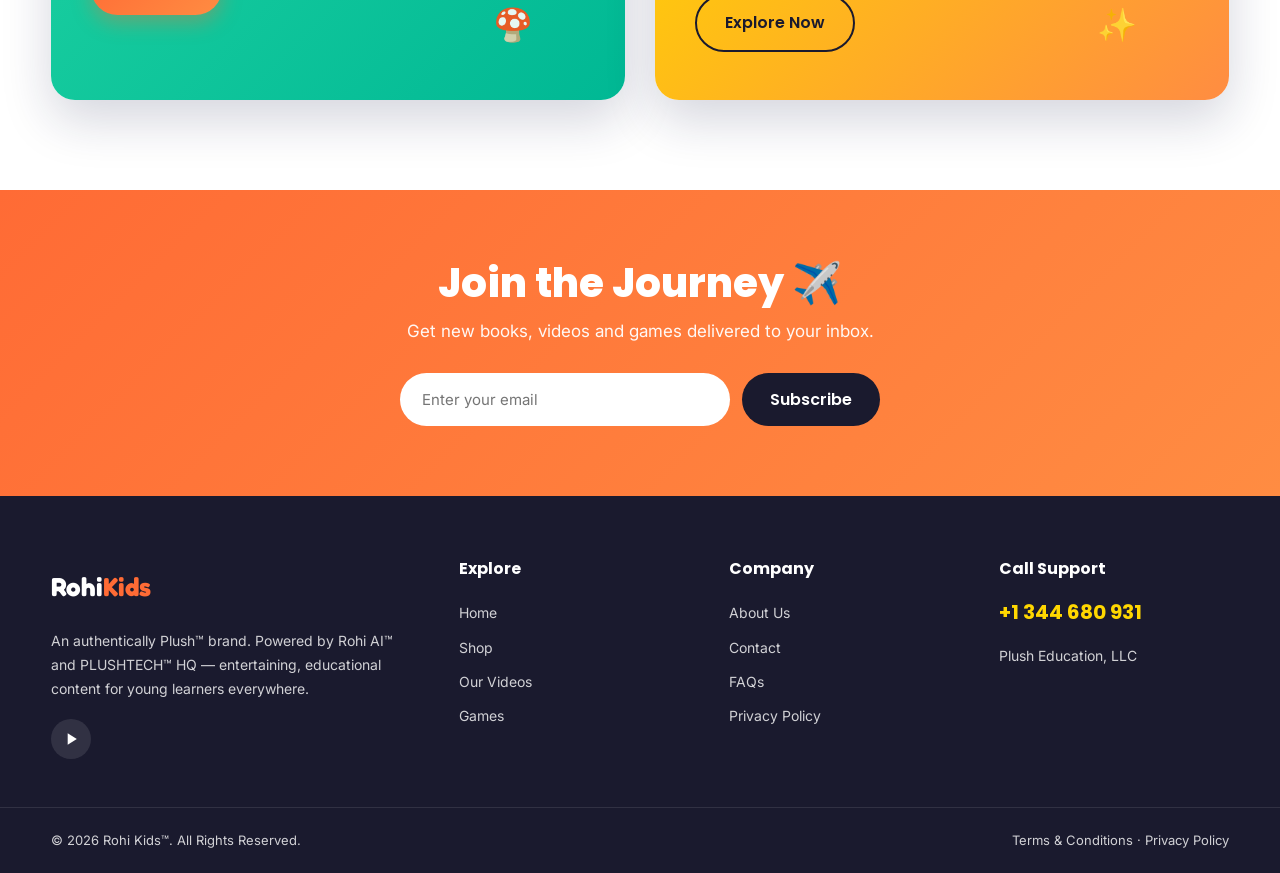
==== commit 0ac06a4f: "Add Why Choose Us, Learning Benefits (infographic) and Testimonials sections" ====
--- a/index.html
+++ b/index.html
@@ -235,6 +235,68 @@
     </div>
   </section>
 
+  <!-- ============ WHY CHOOSE US ============ -->
+  <section class="section why-us">
+    <div class="container">
+      <div class="section__head reveal">
+        <span class="section__eyebrow">💡 Why Rohi Kids™</span>
+        <h2 class="section__title">Why Parents &amp; Teachers Love Us</h2>
+        <p class="section__lead">Every book is designed with purpose — blending science-backed reading methods with adventure, culture and fun.</p>
+      </div>
+      <div class="why-grid">
+
+        <div class="why-card reveal">
+          <div class="why-card__icon" style="--ic:#1DD1A1">
+            <svg viewBox="0 0 48 48" width="32" height="32" fill="none"><path d="M8 14h32v24a4 4 0 01-4 4H12a4 4 0 01-4-4V14z" stroke="#fff" stroke-width="2.5"/><path d="M4 10h40v4H4z" fill="#fff"/><path d="M18 10V6a2 2 0 014 0v4M26 10V6a2 2 0 014 0v4" stroke="#fff" stroke-width="2.5" stroke-linecap="round"/><path d="M16 26l5 5 11-11" stroke="#fff" stroke-width="2.5" stroke-linecap="round" stroke-linejoin="round"/></svg>
+          </div>
+          <h3>Science of Reading Aligned</h3>
+          <p>Every activity is built on the latest research in phonics, fluency, and comprehension — trusted by K-5 educators nationwide.</p>
+        </div>
+
+        <div class="why-card reveal" style="--d:.08s">
+          <div class="why-card__icon" style="--ic:#007BFF">
+            <svg viewBox="0 0 48 48" width="32" height="32" fill="none"><circle cx="24" cy="24" r="18" stroke="#fff" stroke-width="2.5"/><path d="M12 24c4-6 8-8 12-8s8 2 12 8c-4 6-8 8-12 8s-8-2-12-8z" stroke="#fff" stroke-width="2.5"/><circle cx="24" cy="24" r="4" fill="#fff"/></svg>
+          </div>
+          <h3>Cultural Diversity &amp; Global Values</h3>
+          <p>Rohi travels the world in every book — exposing children to different cultures, traditions and universal values like empathy and kindness.</p>
+        </div>
+
+        <div class="why-card reveal" style="--d:.16s">
+          <div class="why-card__icon" style="--ic:#FF6B35">
+            <svg viewBox="0 0 48 48" width="32" height="32" fill="none"><rect x="8" y="20" width="32" height="22" rx="4" stroke="#fff" stroke-width="2.5"/><path d="M16 20V14a8 8 0 0116 0v6" stroke="#fff" stroke-width="2.5" stroke-linecap="round"/><circle cx="24" cy="31" r="3" fill="#fff"/></svg>
+          </div>
+          <h3>100% Screen-Free Learning</h3>
+          <p>Hands-on, tactile activity books that build real skills — tracing, writing, reading and critical thinking — without a screen in sight.</p>
+        </div>
+
+        <div class="why-card reveal" style="--d:.24s">
+          <div class="why-card__icon" style="--ic:#FFD700">
+            <svg viewBox="0 0 48 48" width="32" height="32" fill="none"><path d="M24 6l4 12 13 1-10 9 3 13-10-7-10 7 3-13-10-9 13-1z" stroke="#fff" stroke-width="2.5" stroke-linejoin="round"/></svg>
+          </div>
+          <h3>Award-Winning Content</h3>
+          <p>Trusted by over 100,000 kids. Our books earn top ratings at major retailers and are recommended by teachers, librarians and parents.</p>
+        </div>
+
+        <div class="why-card reveal" style="--d:.32s">
+          <div class="why-card__icon" style="--ic:#A55EEA">
+            <svg viewBox="0 0 48 48" width="32" height="32" fill="none"><path d="M24 10c8 4 14 10 14 18a14 14 0 01-28 0c0-8 6-14 14-18z" stroke="#fff" stroke-width="2.5"/><path d="M24 18v8l5 5" stroke="#fff" stroke-width="2.5" stroke-linecap="round" stroke-linejoin="round"/></svg>
+          </div>
+          <h3>Affordable &amp; Accessible</h3>
+          <p>From $3.99 Kindle editions to $15.99 paperback activity books — quality education shouldn't break the bank.</p>
+        </div>
+
+        <div class="why-card reveal" style="--d:.4s">
+          <div class="why-card__icon" style="--ic:#FF6B9D">
+            <svg viewBox="0 0 48 48" width="32" height="32" fill="none"><path d="M24 38s-16-8-16-20a16 16 0 0132 0c0 12-16 20-16 20z" stroke="#fff" stroke-width="2.5"/><path d="M18 22l4 4 8-8" stroke="#fff" stroke-width="2.5" stroke-linecap="round" stroke-linejoin="round"/></svg>
+          </div>
+          <h3>STEAM &amp; Motivation Focused</h3>
+          <p>Dr. Plush brings silly STEAM experiments to life while Rohi's journeys inspire curiosity, wonder and a growth mindset in every child.</p>
+        </div>
+
+      </div>
+    </div>
+  </section>
+
   <!-- ============ BOOKS ============ -->
   <section class="section" id="books">
     <div class="container">
@@ -285,6 +347,104 @@
           <p class="book-card__price">$15.99</p>
           <button class="btn btn--small">Add to Cart</button>
         </article>
+      </div>
+    </div>
+  </section>
+
+  <!-- ============ LEARNING BENEFITS ============ -->
+  <section class="section section--alt benefits">
+    <div class="container">
+      <div class="section__head reveal">
+        <span class="section__eyebrow">🧠 Skills We Build</span>
+        <h2 class="section__title">Every Book Builds Real Skills</h2>
+        <p class="section__lead">Rohi Kids™ books develop the whole child — from literacy and numeracy to emotional intelligence and cultural awareness.</p>
+      </div>
+      <div class="benefits__layout">
+        <!-- Left: big stat ring -->
+        <div class="benefits__ring reveal">
+          <svg viewBox="0 0 220 220" width="220" height="220">
+            <circle cx="110" cy="110" r="95" fill="none" stroke="#eef1f7" stroke-width="14"/>
+            <circle cx="110" cy="110" r="95" fill="none" stroke="url(#ringGrad)" stroke-width="14"
+              stroke-dasharray="597" stroke-dashoffset="60" stroke-linecap="round"
+              transform="rotate(-90 110 110)" class="ring-progress"/>
+            <text x="110" y="100" text-anchor="middle" font-family="Poppins,sans-serif" font-size="36" font-weight="800" fill="#1a1a2e">100K+</text>
+            <text x="110" y="128" text-anchor="middle" font-family="Inter,sans-serif" font-size="14" fill="#5a6072">Happy Kids</text>
+            <text x="110" y="148" text-anchor="middle" font-family="Inter,sans-serif" font-size="13" fill="#5a6072">and growing</text>
+            <defs>
+              <linearGradient id="ringGrad" x1="0" y1="0" x2="1" y2="1">
+                <stop stop-color="#00D9FF"/><stop offset="1" stop-color="#007BFF"/>
+              </linearGradient>
+            </defs>
+          </svg>
+          <div class="benefits__ring-stats">
+            <div><strong>15+</strong><span>Book Titles</span></div>
+            <div><strong>K–5</strong><span>Grade Range</span></div>
+            <div><strong>3</strong><span>Major Retailers</span></div>
+          </div>
+        </div>
+        <!-- Right: skill pills -->
+        <div class="benefits__skills">
+          <div class="skill-row reveal">
+            <div class="skill-pill" style="--sc:#00D9FF">
+              <span class="skill-pill__icon">📚</span>
+              <div>
+                <strong>Reading &amp; Phonics</strong>
+                <span>Sight words, CVC patterns, comprehension</span>
+              </div>
+              <div class="skill-bar"><div class="skill-bar__fill" style="--pct:90%;--sc:#00D9FF"></div></div>
+            </div>
+          </div>
+          <div class="skill-row reveal" style="--d:.07s">
+            <div class="skill-pill" style="--sc:#1DD1A1">
+              <span class="skill-pill__icon">✏️</span>
+              <div>
+                <strong>Writing &amp; Cursive</strong>
+                <span>Letter tracing, cursive, sentence building</span>
+              </div>
+              <div class="skill-bar"><div class="skill-bar__fill" style="--pct:85%;--sc:#1DD1A1"></div></div>
+            </div>
+          </div>
+          <div class="skill-row reveal" style="--d:.14s">
+            <div class="skill-pill" style="--sc:#FF6B35">
+              <span class="skill-pill__icon">🌍</span>
+              <div>
+                <strong>Cultural Awareness</strong>
+                <span>World cultures, traditions, geography</span>
+              </div>
+              <div class="skill-bar"><div class="skill-bar__fill" style="--pct:95%;--sc:#FF6B35"></div></div>
+            </div>
+          </div>
+          <div class="skill-row reveal" style="--d:.21s">
+            <div class="skill-pill" style="--sc:#FF6B9D">
+              <span class="skill-pill__icon">💖</span>
+              <div>
+                <strong>Values &amp; Empathy</strong>
+                <span>Kindness, sharing, respect, motivation</span>
+              </div>
+              <div class="skill-bar"><div class="skill-bar__fill" style="--pct:88%;--sc:#FF6B9D"></div></div>
+            </div>
+          </div>
+          <div class="skill-row reveal" style="--d:.28s">
+            <div class="skill-pill" style="--sc:#A55EEA">
+              <span class="skill-pill__icon">🔬</span>
+              <div>
+                <strong>STEAM Thinking</strong>
+                <span>Dr. Plush's experiments, problem solving</span>
+              </div>
+              <div class="skill-bar"><div class="skill-bar__fill" style="--pct:80%;--sc:#A55EEA"></div></div>
+            </div>
+          </div>
+          <div class="skill-row reveal" style="--d:.35s">
+            <div class="skill-pill" style="--sc:#FFD700">
+              <span class="skill-pill__icon">🧠</span>
+              <div>
+                <strong>Critical Thinking</strong>
+                <span>Rohi AI™ questions, world exploration</span>
+              </div>
+              <div class="skill-bar"><div class="skill-bar__fill" style="--pct:82%;--sc:#FFD700"></div></div>
+            </div>
+          </div>
+        </div>
       </div>
     </div>
   </section>
@@ -304,6 +464,88 @@
         <div class="journey-card jc--3 reveal" style="--d:.2s">India</div>
         <div class="journey-card jc--4 reveal" style="--d:.3s">Japan</div>
         <div class="journey-card jc--5 reveal" style="--d:.4s">Egypt</div>
+      </div>
+    </div>
+  </section>
+
+  <!-- ============ TESTIMONIALS ============ -->
+  <section class="section testimonials">
+    <div class="container">
+      <div class="section__head reveal">
+        <span class="section__eyebrow">⭐ Parent Reviews</span>
+        <h2 class="section__title">What Parents &amp; Teachers Are Saying</h2>
+        <p class="section__lead">Real reviews from real families. Join 100,000+ kids already on the journey!</p>
+      </div>
+      <div class="testi-grid">
+
+        <article class="testi-card reveal">
+          <div class="testi-card__stars">⭐⭐⭐⭐⭐</div>
+          <p class="testi-card__quote">"My daughter asks for her Rohi book every single night before bed. The stories are so engaging and she's already recognising so many sight words. Best investment for a 5-year-old!"</p>
+          <div class="testi-card__author">
+            <div class="testi-card__avatar" style="--av:#00D9FF">SM</div>
+            <div>
+              <strong>Sarah M.</strong>
+              <span>Parent of a K-1 student</span>
+            </div>
+          </div>
+          <span class="testi-card__source">Verified Amazon Purchase</span>
+        </article>
+
+        <article class="testi-card testi-card--featured reveal" style="--d:.1s">
+          <div class="testi-card__stars">⭐⭐⭐⭐⭐</div>
+          <p class="testi-card__quote">"I use the Rohi Kids activity books in my classroom as supplemental reading. The Science of Reading alignment is spot on, and my students absolutely love the characters. Rohi, Dylan and Aya feel like real friends to them!"</p>
+          <div class="testi-card__author">
+            <div class="testi-card__avatar" style="--av:#1DD1A1">TJ</div>
+            <div>
+              <strong>Tamara J.</strong>
+              <span>1st Grade Teacher, Texas</span>
+            </div>
+          </div>
+          <span class="testi-card__source">Verified Walmart Purchase</span>
+        </article>
+
+        <article class="testi-card reveal" style="--d:.2s">
+          <div class="testi-card__stars">⭐⭐⭐⭐⭐</div>
+          <p class="testi-card__quote">"The cultural diversity in these books is incredible. My son is learning about different countries, traditions and values in such a natural, fun way. The Amazing Journey series is a must-have!"</p>
+          <div class="testi-card__author">
+            <div class="testi-card__avatar" style="--av:#A55EEA">MR</div>
+            <div>
+              <strong>Marcus R.</strong>
+              <span>Homeschool Parent</span>
+            </div>
+          </div>
+          <span class="testi-card__source">Verified Amazon Purchase</span>
+        </article>
+
+        <article class="testi-card reveal" style="--d:.3s">
+          <div class="testi-card__stars">⭐⭐⭐⭐⭐</div>
+          <p class="testi-card__quote">"Bought the cursive activities book for my 6-year-old and she finished it in two weeks because she enjoyed it so much. The illustrations are beautiful and bright. Ordering more now!"</p>
+          <div class="testi-card__author">
+            <div class="testi-card__avatar" style="--av:#FF6B9D">LK</div>
+            <div>
+              <strong>Linda K.</strong>
+              <span>Parent of a Grade 1 student</span>
+            </div>
+          </div>
+          <span class="testi-card__source">Verified Barnes &amp; Noble Purchase</span>
+        </article>
+
+      </div>
+
+      <!-- Average rating bar -->
+      <div class="testi-rating reveal">
+        <div class="testi-rating__score">
+          <span class="testi-rating__num">4.8</span>
+          <div>
+            <div class="testi-rating__stars">⭐⭐⭐⭐⭐</div>
+            <span>Average across all platforms</span>
+          </div>
+        </div>
+        <div class="testi-rating__breakdown">
+          <div class="rating-row"><span>5★</span><div class="rating-bar"><div style="width:88%"></div></div><span>88%</span></div>
+          <div class="rating-row"><span>4★</span><div class="rating-bar"><div style="width:9%"></div></div><span>9%</span></div>
+          <div class="rating-row"><span>3★</span><div class="rating-bar"><div style="width:3%"></div></div><span>3%</span></div>
+        </div>
       </div>
     </div>
   </section>
--- a/css/styles.css
+++ b/css/styles.css
@@ -322,6 +322,182 @@
 .section__title--light { color: #fff; }
 .section__lead { color: var(--gray); font-size: 17px; margin-top: 14px; }
 
+/* ============ WHY CHOOSE US ============ */
+.why-us { background: #fff; }
+.why-grid {
+  display: grid;
+  grid-template-columns: repeat(3, 1fr);
+  gap: 28px;
+}
+.why-card {
+  background: var(--light);
+  border-radius: var(--radius-lg);
+  padding: 34px 28px;
+  transition: transform .3s, box-shadow .3s, background .3s;
+  position: relative;
+  overflow: hidden;
+}
+.why-card::before {
+  content: '';
+  position: absolute;
+  top: 0; left: 0; right: 0;
+  height: 4px;
+  background: linear-gradient(90deg, var(--blue), var(--cyan));
+  transform: scaleX(0);
+  transform-origin: left;
+  transition: transform .35s ease;
+}
+.why-card:hover { transform: translateY(-8px); box-shadow: var(--shadow-lg); background: #fff; }
+.why-card:hover::before { transform: scaleX(1); }
+
+.why-card__icon {
+  width: 60px; height: 60px;
+  background: var(--ic, #007BFF);
+  border-radius: 16px;
+  display: grid; place-items: center;
+  margin-bottom: 20px;
+  box-shadow: 0 8px 20px color-mix(in srgb, var(--ic, #007BFF) 35%, transparent);
+  transition: transform .3s;
+}
+.why-card:hover .why-card__icon { transform: rotate(-6deg) scale(1.1); }
+.why-card h3 { font-size: 18px; font-weight: 700; margin-bottom: 10px; color: var(--ink); }
+.why-card p { font-size: 15px; color: var(--gray); line-height: 1.7; }
+
+/* ============ LEARNING BENEFITS ============ */
+.benefits { background: var(--light); }
+.benefits__layout {
+  display: grid;
+  grid-template-columns: auto 1fr;
+  gap: 60px;
+  align-items: center;
+}
+.benefits__ring { display: flex; flex-direction: column; align-items: center; gap: 30px; }
+.ring-progress {
+  stroke-dashoffset: 597;
+  transition: stroke-dashoffset 1.5s ease;
+}
+.ring-progress.animated { stroke-dashoffset: 60; }
+.benefits__ring-stats {
+  display: flex; gap: 28px;
+  text-align: center;
+}
+.benefits__ring-stats div { display: flex; flex-direction: column; }
+.benefits__ring-stats strong {
+  font-family: 'Poppins', sans-serif;
+  font-size: 26px; font-weight: 800; color: var(--ink);
+}
+.benefits__ring-stats span { font-size: 13px; color: var(--gray); }
+
+.benefits__skills { display: flex; flex-direction: column; gap: 16px; }
+.skill-pill {
+  background: #fff;
+  border-radius: var(--radius);
+  padding: 18px 20px;
+  display: grid;
+  grid-template-columns: auto 1fr auto;
+  align-items: center;
+  gap: 16px;
+  box-shadow: var(--shadow);
+  transition: transform .25s, box-shadow .25s;
+  border-left: 4px solid var(--sc, var(--blue));
+}
+.skill-pill:hover { transform: translateX(6px); box-shadow: var(--shadow-lg); }
+.skill-pill__icon { font-size: 26px; line-height: 1; }
+.skill-pill strong { display: block; font-size: 15px; font-weight: 700; color: var(--ink); }
+.skill-pill span { font-size: 13px; color: var(--gray); }
+.skill-bar {
+  width: 90px; height: 6px;
+  background: #eef1f7;
+  border-radius: 3px;
+  overflow: hidden;
+}
+.skill-bar__fill {
+  height: 100%;
+  width: 0;
+  background: var(--sc, var(--blue));
+  border-radius: 3px;
+  transition: width 1.2s ease;
+}
+.skill-row.visible .skill-bar__fill { width: var(--pct, 80%); }
+
+/* ============ TESTIMONIALS ============ */
+.testimonials { background: #fff; }
+.testi-grid {
+  display: grid;
+  grid-template-columns: repeat(2, 1fr);
+  gap: 24px;
+  margin-bottom: 48px;
+}
+.testi-card {
+  background: var(--light);
+  border-radius: var(--radius-lg);
+  padding: 30px;
+  transition: transform .3s, box-shadow .3s;
+  position: relative;
+  display: flex; flex-direction: column; gap: 16px;
+}
+.testi-card:hover { transform: translateY(-6px); box-shadow: var(--shadow-lg); }
+.testi-card--featured {
+  background: linear-gradient(135deg, #007BFF, #00D9FF);
+  color: #fff;
+}
+.testi-card--featured .testi-card__quote,
+.testi-card--featured .testi-card__author strong { color: #fff; }
+.testi-card--featured .testi-card__author span,
+.testi-card--featured .testi-card__source { color: rgba(255,255,255,.8); }
+
+.testi-card__stars { font-size: 18px; letter-spacing: 2px; }
+.testi-card__quote {
+  font-size: 15px; line-height: 1.8;
+  color: var(--ink); flex-grow: 1;
+  font-style: italic;
+}
+.testi-card__quote::before { content: '\201C'; font-size: 40px; line-height: 0; vertical-align: -14px; color: var(--blue); margin-right: 4px; font-style: normal; }
+.testi-card--featured .testi-card__quote::before { color: rgba(255,255,255,.6); }
+
+.testi-card__author { display: flex; align-items: center; gap: 14px; }
+.testi-card__avatar {
+  width: 44px; height: 44px;
+  background: var(--av, var(--blue));
+  border-radius: 50%;
+  display: grid; place-items: center;
+  font-family: 'Poppins', sans-serif;
+  font-weight: 700; font-size: 14px;
+  color: #fff;
+  flex-shrink: 0;
+}
+.testi-card__author strong { display: block; font-size: 15px; color: var(--ink); }
+.testi-card__author span { font-size: 13px; color: var(--gray); }
+.testi-card__source {
+  font-size: 12px; font-weight: 600;
+  color: var(--gray);
+  background: rgba(0,123,255,.07);
+  padding: 5px 12px; border-radius: 50px;
+  align-self: flex-start;
+}
+.testi-card--featured .testi-card__source {
+  background: rgba(255,255,255,.2);
+  color: rgba(255,255,255,.9);
+}
+
+.testi-rating {
+  background: var(--light);
+  border-radius: var(--radius-lg);
+  padding: 30px 36px;
+  display: flex; align-items: center; gap: 48px; flex-wrap: wrap;
+}
+.testi-rating__score { display: flex; align-items: center; gap: 18px; }
+.testi-rating__num {
+  font-family: 'Poppins', sans-serif;
+  font-size: 52px; font-weight: 800; color: var(--ink); line-height: 1;
+}
+.testi-rating__stars { font-size: 22px; margin-bottom: 4px; }
+.testi-rating__score span { font-size: 14px; color: var(--gray); }
+.testi-rating__breakdown { flex: 1; min-width: 200px; display: flex; flex-direction: column; gap: 10px; }
+.rating-row { display: flex; align-items: center; gap: 12px; font-size: 14px; font-weight: 600; color: var(--ink); }
+.rating-bar { flex: 1; height: 8px; background: #dde3ef; border-radius: 4px; overflow: hidden; }
+.rating-bar div { height: 100%; background: linear-gradient(90deg, var(--yellow), var(--orange)); border-radius: 4px; transition: width 1.2s ease; }
+
 /* ============ BOOKS ============ */
 .book-grid { display: grid; grid-template-columns: repeat(4, 1fr); gap: 26px; }
 .book-card { background: #fff; border-radius: var(--radius-lg); padding: 18px; box-shadow: var(--shadow); transition: transform .3s, box-shadow .3s; text-align: center; }
@@ -433,6 +609,10 @@
   .game-grid { grid-template-columns: 1fr; }
   .footer__grid { grid-template-columns: 1fr 1fr; }
   .retailer-cards { grid-template-columns: repeat(2, 1fr); }
+  .why-grid { grid-template-columns: repeat(2, 1fr); }
+  .testi-grid { grid-template-columns: 1fr; }
+  .benefits__layout { grid-template-columns: 1fr; }
+  .benefits__ring { flex-direction: row; }
 }
 @media (max-width: 768px) {
   .topbar__links { display: none; }
@@ -448,6 +628,10 @@
   .footer__grid { grid-template-columns: 1fr; }
   .hero__stats { gap: 24px; }
   .retailer-cards { grid-template-columns: 1fr; }
+  .why-grid { grid-template-columns: 1fr; }
+  .benefits__ring { flex-direction: column; }
+  .testi-rating { flex-direction: column; gap: 24px; }
+  .skill-bar { width: 60px; }
 }
 
 /* Respect reduced motion */
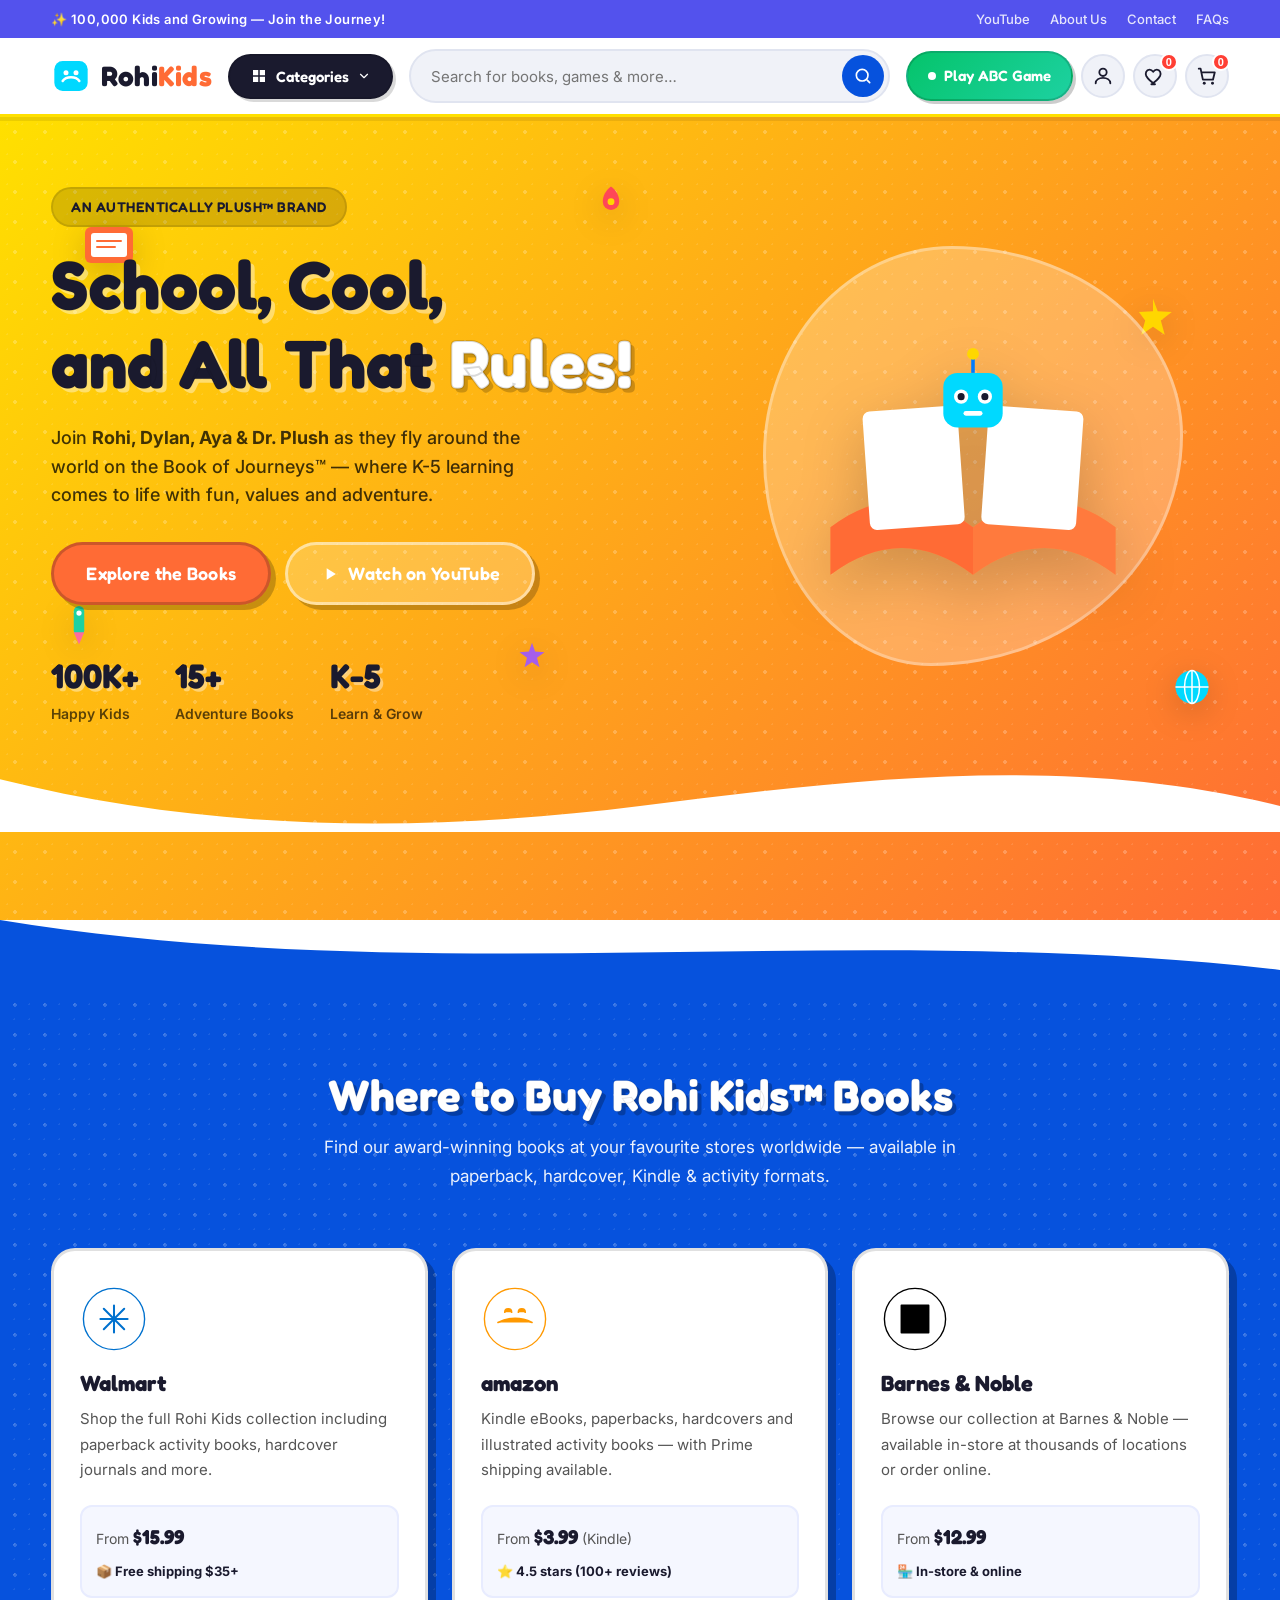
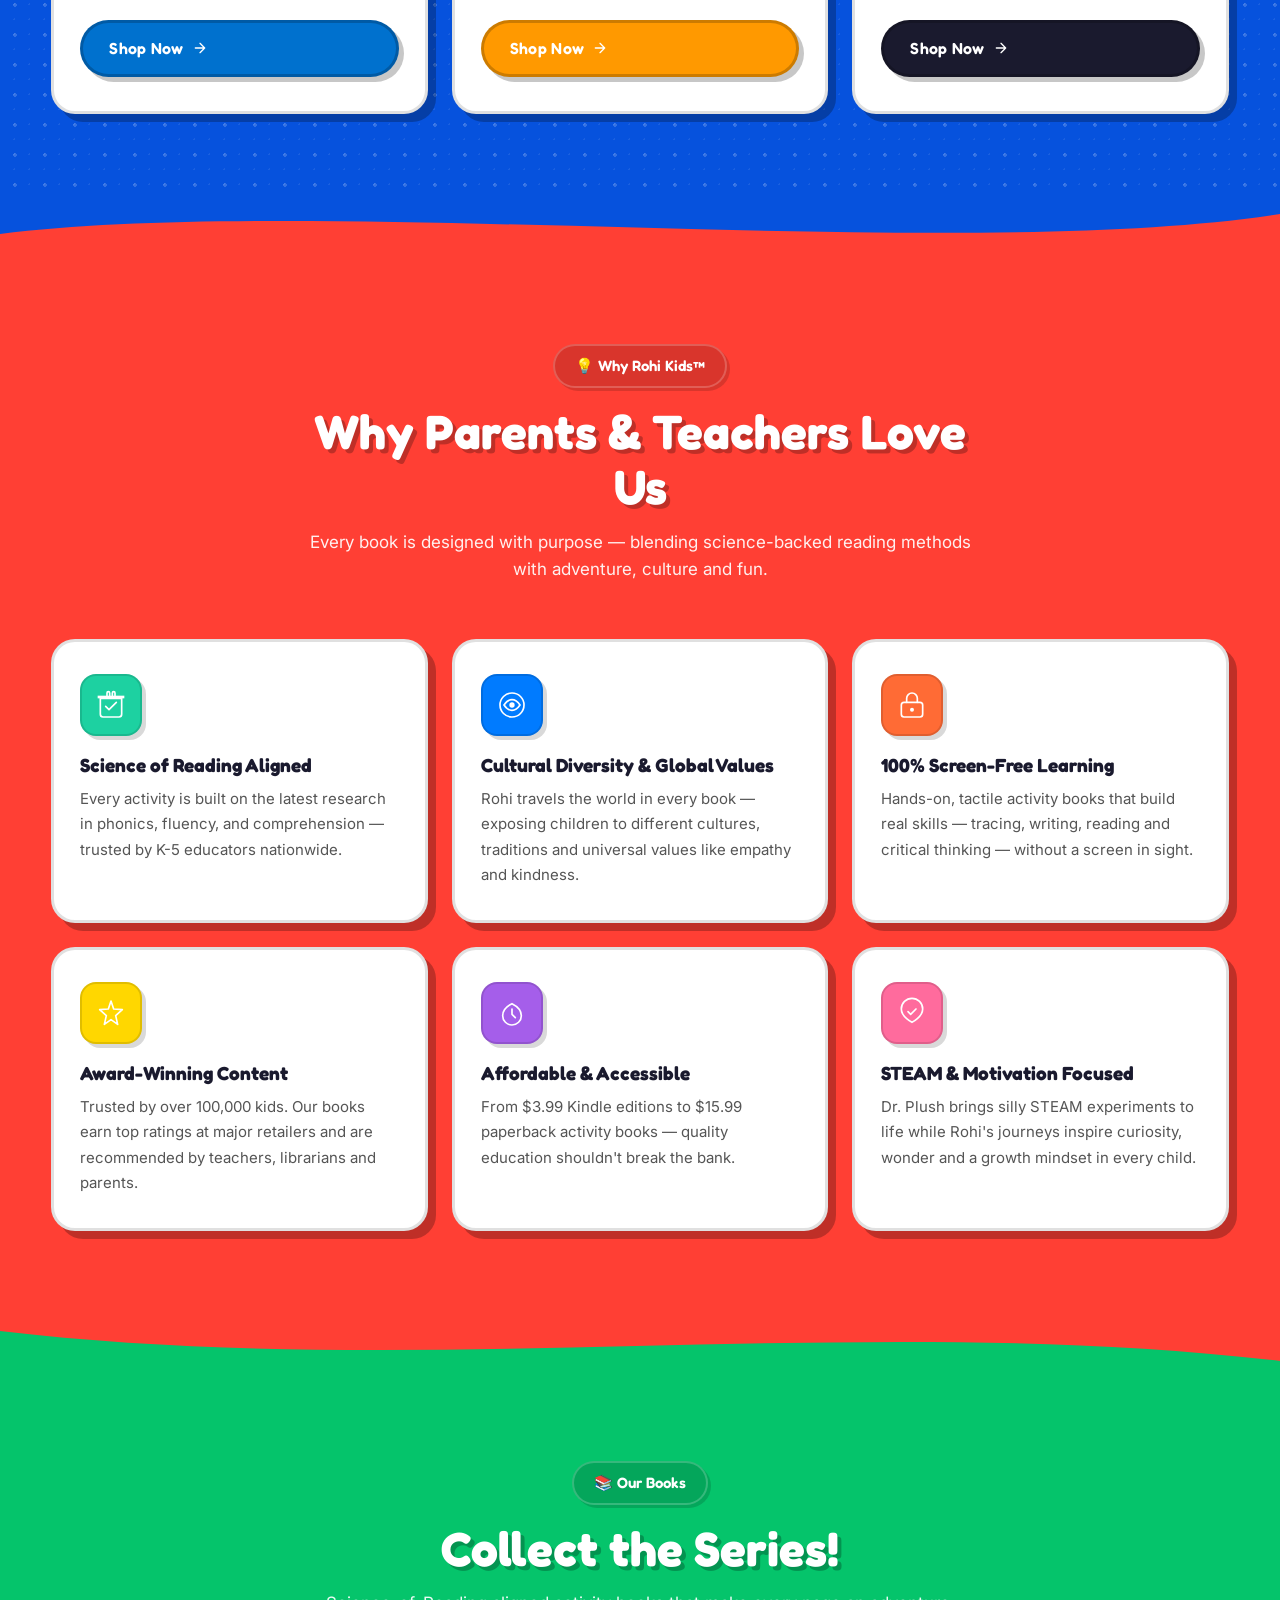
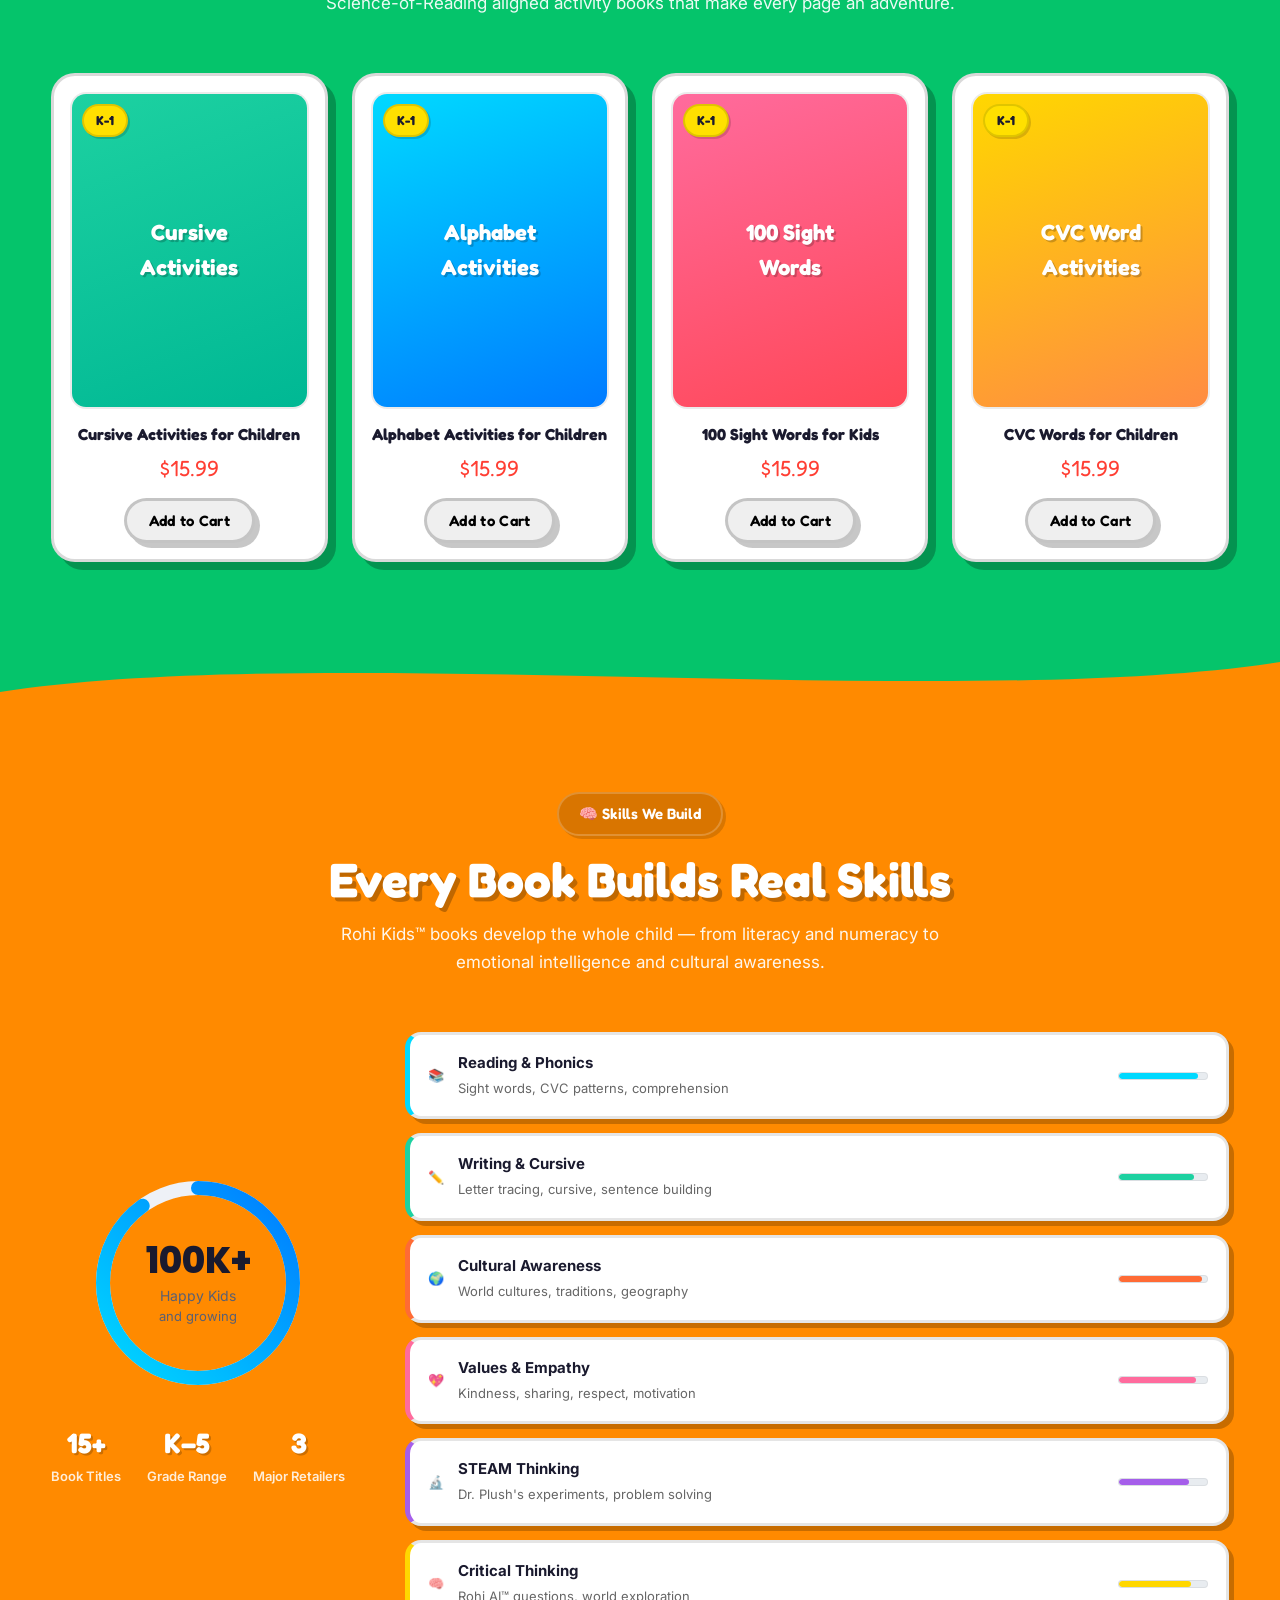
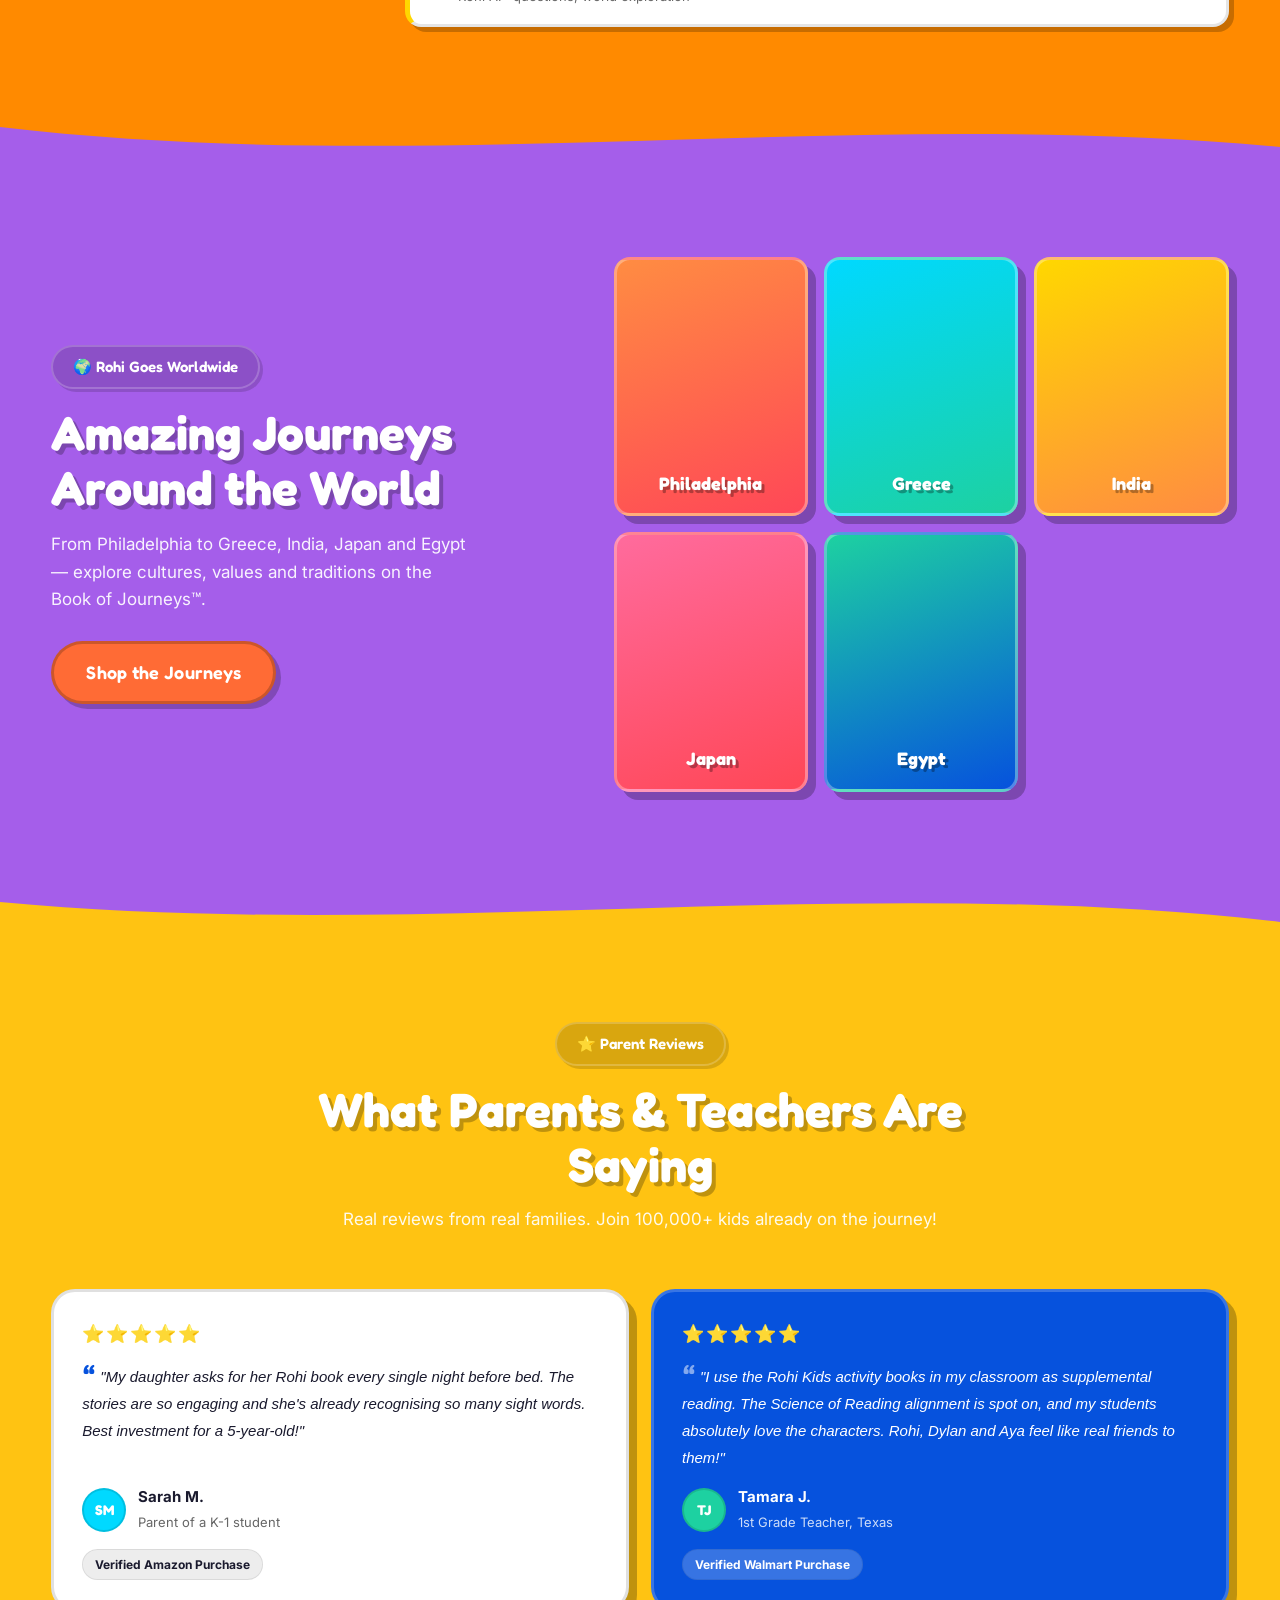
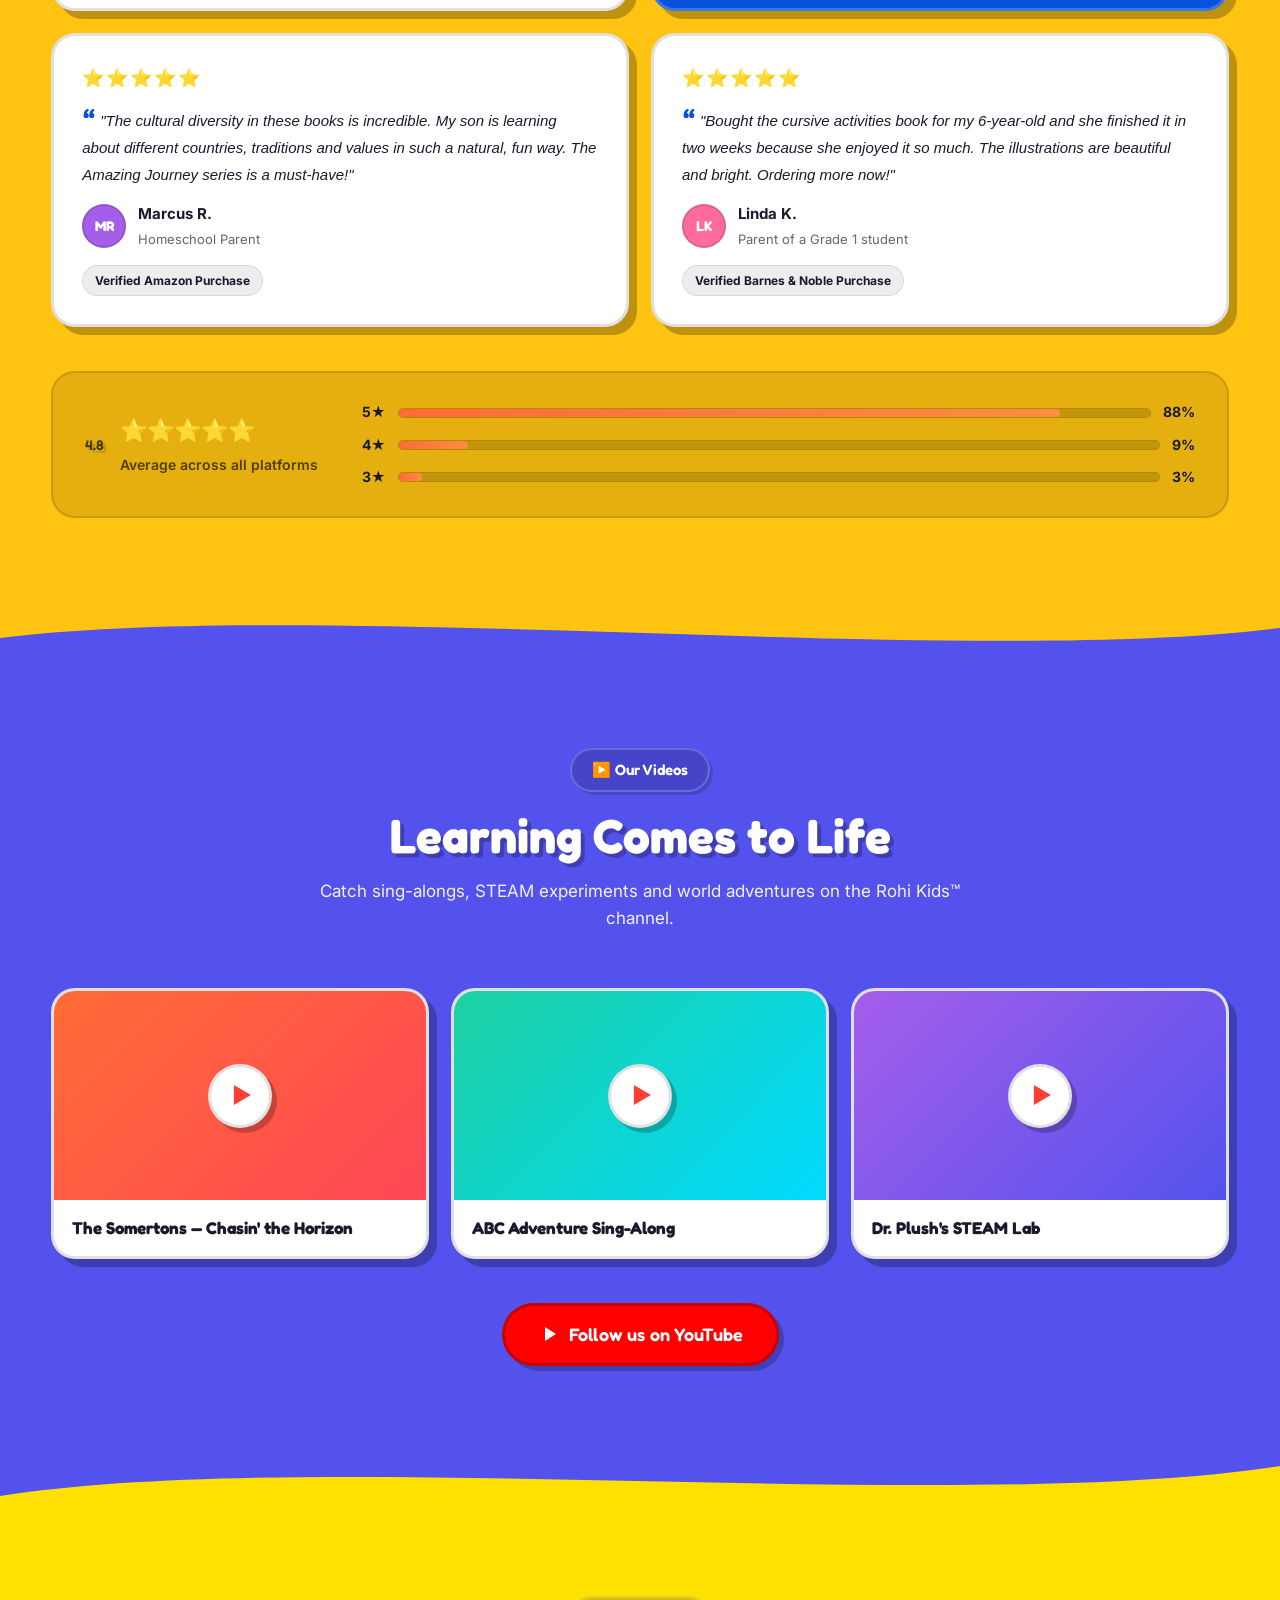
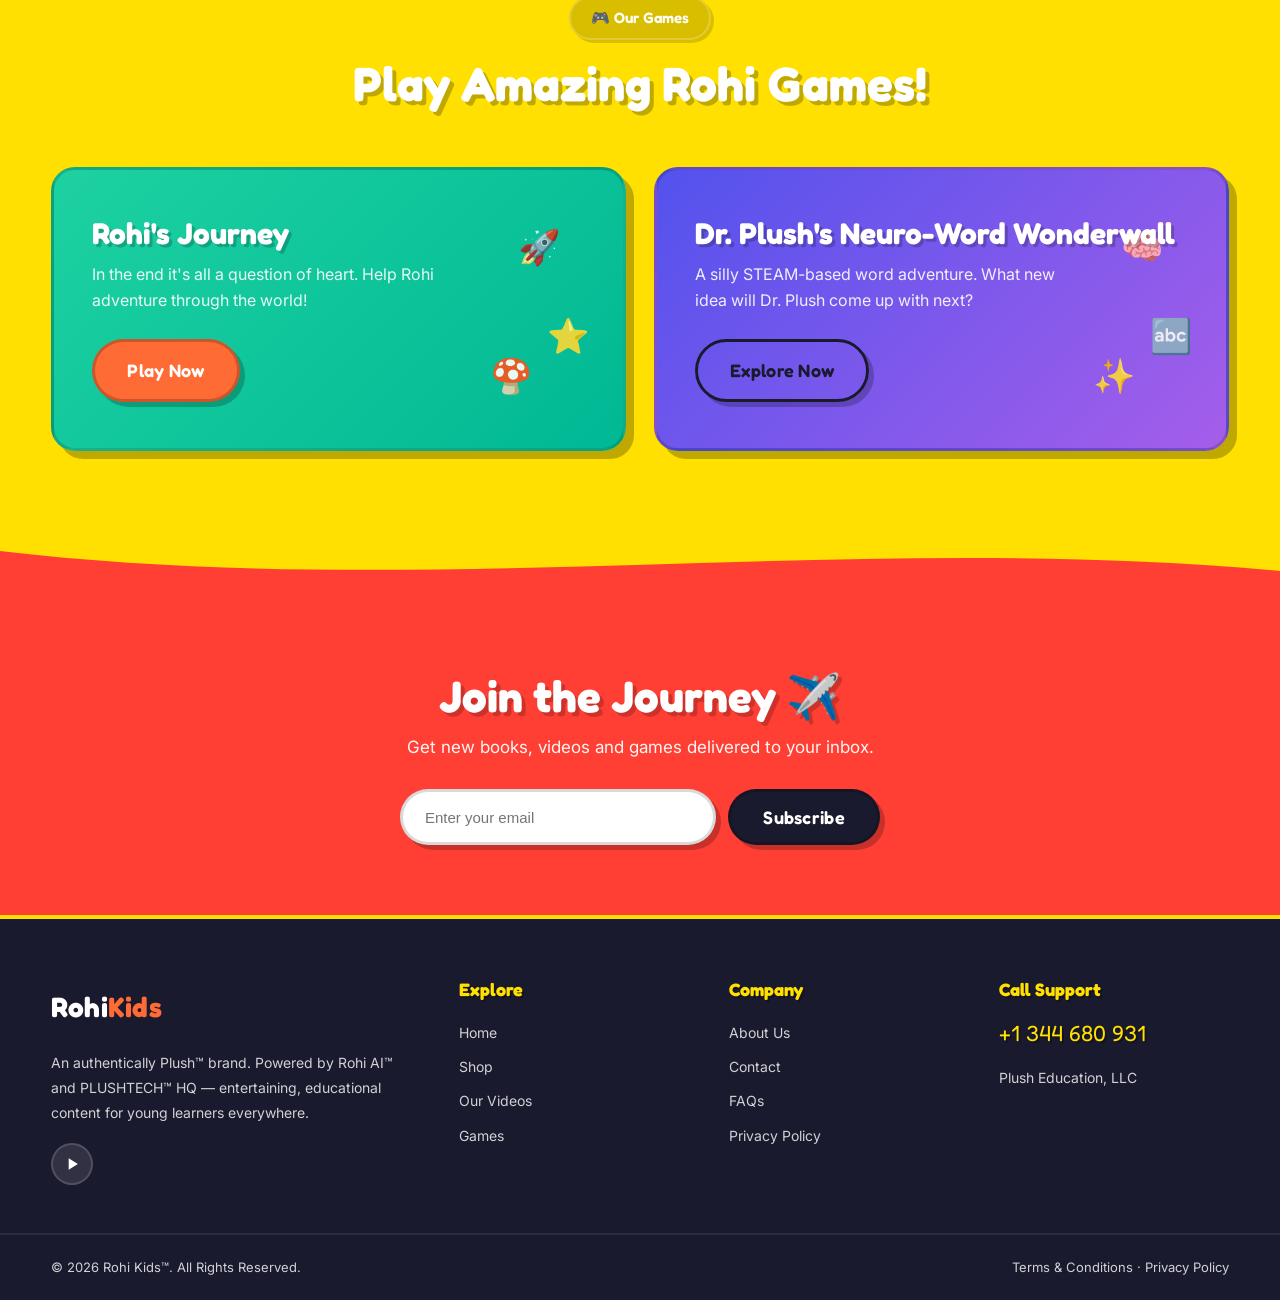
==== commit 66724f57: "Full colorful redesign: bright section backgrounds, wave dividers, confetti patterns, cartoon typogr" ====
--- a/index.html
+++ b/index.html
@@ -23,7 +23,7 @@
       </p>
       <nav class="topbar__links" aria-label="Utility navigation">
         <a href="https://www.youtube.com/@rohi-kids" target="_blank" rel="noopener">YouTube</a>
-        <a href="#about">About Us</a>
+        <a href="about.html">About Us</a>
         <a href="#contact">Contact</a>
         <a href="#faqs">FAQs</a>
       </nav>
@@ -100,7 +100,7 @@
   </header>
 
   <!-- ============ HERO ============ -->
-  <section class="hero">
+  <section class="hero conf">
     <!-- floating animated icons -->
     <div class="hero__icons" aria-hidden="true">
       <svg class="float float--1" viewBox="0 0 64 64" width="64" height="64"><rect x="8" y="14" width="48" height="36" rx="6" fill="#FF6B35"/><rect x="14" y="20" width="36" height="24" rx="3" fill="#fff"/><path d="M20 28h24M20 34h18" stroke="#FF6B35" stroke-width="2" stroke-linecap="round"/></svg>
@@ -164,7 +164,10 @@
   </section>
 
   <!-- ============ RETAILER CARDS ============ -->
-  <section class="retailers">
+  <!-- wave: yellow→blue -->
+  <div class="wave-sep"><svg viewBox="0 0 1440 70" preserveAspectRatio="none"><path d="M0,0 C480,70 960,0 1440,50 L1440,70 L0,70 Z" fill="#0652DD"/></svg></div>
+
+  <section class="retailers conf">
     <div class="container">
       <div class="retailers__head reveal">
         <h2 class="retailers__title">Where to Buy Rohi Kids™ Books</h2>
@@ -236,12 +239,15 @@
   </section>
 
   <!-- ============ WHY CHOOSE US ============ -->
-  <section class="section why-us">
+  <!-- wave: blue→red -->
+  <div class="wave-sep" style="background:#0652DD"><svg viewBox="0 0 1440 70" preserveAspectRatio="none"><path d="M0,40 C360,0 1080,70 1440,20 L1440,70 L0,70 Z" fill="#FF3F34"/></svg></div>
+
+  <section class="section why-us conf">
     <div class="container">
       <div class="section__head reveal">
-        <span class="section__eyebrow">💡 Why Rohi Kids™</span>
-        <h2 class="section__title">Why Parents &amp; Teachers Love Us</h2>
-        <p class="section__lead">Every book is designed with purpose — blending science-backed reading methods with adventure, culture and fun.</p>
+        <span class="section__eyebrow section__eyebrow--light">💡 Why Rohi Kids™</span>
+        <h2 class="section__title section__title--light">Why Parents &amp; Teachers Love Us</h2>
+        <p class="section__lead section__lead--light">Every book is designed with purpose — blending science-backed reading methods with adventure, culture and fun.</p>
       </div>
       <div class="why-grid">
 
@@ -298,12 +304,15 @@
   </section>
 
   <!-- ============ BOOKS ============ -->
-  <section class="section" id="books">
+  <!-- wave: red→green -->
+  <div class="wave-sep" style="background:#FF3F34"><svg viewBox="0 0 1440 70" preserveAspectRatio="none"><path d="M0,20 C480,70 960,0 1440,50 L1440,70 L0,70 Z" fill="#05C46B"/></svg></div>
+
+  <section class="section conf" id="books">
     <div class="container">
       <div class="section__head reveal">
-        <span class="section__eyebrow">📚 Our Books</span>
-        <h2 class="section__title">Collect the Series!</h2>
-        <p class="section__lead">Science-of-Reading aligned activity books that make every page an adventure.</p>
+        <span class="section__eyebrow section__eyebrow--light">📚 Our Books</span>
+        <h2 class="section__title section__title--light">Collect the Series!</h2>
+        <p class="section__lead section__lead--light">Science-of-Reading aligned activity books that make every page an adventure.</p>
       </div>
 
       <div class="book-grid">
@@ -352,12 +361,15 @@
   </section>
 
   <!-- ============ LEARNING BENEFITS ============ -->
-  <section class="section section--alt benefits">
+  <!-- wave: green→orange -->
+  <div class="wave-sep" style="background:#05C46B"><svg viewBox="0 0 1440 70" preserveAspectRatio="none"><path d="M0,50 C360,0 1080,70 1440,20 L1440,70 L0,70 Z" fill="#FF8A00"/></svg></div>
+
+  <section class="section benefits conf">
     <div class="container">
       <div class="section__head reveal">
-        <span class="section__eyebrow">🧠 Skills We Build</span>
-        <h2 class="section__title">Every Book Builds Real Skills</h2>
-        <p class="section__lead">Rohi Kids™ books develop the whole child — from literacy and numeracy to emotional intelligence and cultural awareness.</p>
+        <span class="section__eyebrow section__eyebrow--light">🧠 Skills We Build</span>
+        <h2 class="section__title section__title--light">Every Book Builds Real Skills</h2>
+        <p class="section__lead section__lead--light">Rohi Kids™ books develop the whole child — from literacy and numeracy to emotional intelligence and cultural awareness.</p>
       </div>
       <div class="benefits__layout">
         <!-- Left: big stat ring -->
@@ -450,7 +462,10 @@
   </section>
 
   <!-- ============ AMAZING JOURNEY ============ -->
-  <section class="journey">
+  <!-- wave: orange→purple -->
+  <div class="wave-sep" style="background:#FF8A00"><svg viewBox="0 0 1440 70" preserveAspectRatio="none"><path d="M0,20 C480,70 960,0 1440,40 L1440,70 L0,70 Z" fill="#A55EEA"/></svg></div>
+
+  <section class="journey conf">
     <div class="container journey__inner">
       <div class="journey__text reveal">
         <span class="section__eyebrow section__eyebrow--light">🌍 Rohi Goes Worldwide</span>
@@ -469,12 +484,15 @@
   </section>
 
   <!-- ============ TESTIMONIALS ============ -->
-  <section class="section testimonials">
+  <!-- wave: purple→yellow -->
+  <div class="wave-sep" style="background:#A55EEA"><svg viewBox="0 0 1440 70" preserveAspectRatio="none"><path d="M0,30 C480,70 960,0 1440,50 L1440,70 L0,70 Z" fill="#FFC312"/></svg></div>
+
+  <section class="section testimonials conf">
     <div class="container">
       <div class="section__head reveal">
-        <span class="section__eyebrow">⭐ Parent Reviews</span>
-        <h2 class="section__title">What Parents &amp; Teachers Are Saying</h2>
-        <p class="section__lead">Real reviews from real families. Join 100,000+ kids already on the journey!</p>
+        <span class="section__eyebrow section__eyebrow--light">⭐ Parent Reviews</span>
+        <h2 class="section__title section__title--light">What Parents &amp; Teachers Are Saying</h2>
+        <p class="section__lead section__lead--light">Real reviews from real families. Join 100,000+ kids already on the journey!</p>
       </div>
       <div class="testi-grid">
 
@@ -551,12 +569,15 @@
   </section>
 
   <!-- ============ VIDEOS ============ -->
-  <section class="section section--alt" id="videos">
+  <!-- wave: yellow→indigo -->
+  <div class="wave-sep" style="background:#FFC312"><svg viewBox="0 0 1440 70" preserveAspectRatio="none"><path d="M0,40 C360,0 1080,70 1440,30 L1440,70 L0,70 Z" fill="#5352ED"/></svg></div>
+
+  <section class="section conf" id="videos">
     <div class="container">
       <div class="section__head reveal">
-        <span class="section__eyebrow">▶️ Our Videos</span>
-        <h2 class="section__title">Learning Comes to Life</h2>
-        <p class="section__lead">Catch sing-alongs, STEAM experiments and world adventures on the Rohi Kids™ channel.</p>
+        <span class="section__eyebrow section__eyebrow--light">▶️ Our Videos</span>
+        <h2 class="section__title section__title--light">Learning Comes to Life</h2>
+        <p class="section__lead section__lead--light">Catch sing-alongs, STEAM experiments and world adventures on the Rohi Kids™ channel.</p>
       </div>
       <div class="video-grid">
         <div class="video-card reveal">
@@ -582,11 +603,14 @@
   </section>
 
   <!-- ============ GAMES ============ -->
-  <section class="section games" id="game">
+  <!-- wave: indigo→yellow -->
+  <div class="wave-sep" style="background:#5352ED"><svg viewBox="0 0 1440 70" preserveAspectRatio="none"><path d="M0,50 C360,0 1080,70 1440,20 L1440,70 L0,70 Z" fill="#FFE000"/></svg></div>
+
+  <section class="section games conf" id="game">
     <div class="container">
       <div class="section__head reveal">
-        <span class="section__eyebrow">🎮 Our Games</span>
-        <h2 class="section__title">Play Amazing Rohi Games!</h2>
+        <span class="section__eyebrow section__eyebrow--light">🎮 Our Games</span>
+        <h2 class="section__title section__title--light">Play Amazing Rohi Games!</h2>
       </div>
       <div class="game-grid">
         <article class="game-card game-card--journey reveal">
@@ -610,7 +634,10 @@
   </section>
 
   <!-- ============ NEWSLETTER ============ -->
-  <section class="newsletter" id="contact">
+  <!-- wave: yellow→red -->
+  <div class="wave-sep" style="background:#FFE000"><svg viewBox="0 0 1440 70" preserveAspectRatio="none"><path d="M0,20 C480,70 960,0 1440,40 L1440,70 L0,70 Z" fill="#FF3F34"/></svg></div>
+
+  <section class="newsletter conf" id="contact">
     <div class="container newsletter__inner reveal">
       <h2>Join the Journey ✈️</h2>
       <p>Get new books, videos and games delivered to your inbox.</p>
@@ -642,7 +669,7 @@
       </div>
       <div class="footer__col">
         <h4>Company</h4>
-        <a href="#about">About Us</a>
+        <a href="about.html">About Us</a>
         <a href="#contact">Contact</a>
         <a href="#faqs">FAQs</a>
         <a href="#">Privacy Policy</a>
--- a/css/styles.css
+++ b/css/styles.css
@@ -1,120 +1,146 @@
 /* ============================================================
-   Rohi Kids™ — Homepage Styles
-   Fonts: Fredoka (logo), Poppins (headings/UI), Inter (body)
+   Rohi Kids™ — Full Colorful Redesign
+   Fonts: Fredoka (all headings), Inter (body)
    ============================================================ */
 
 :root {
-  --blue: #007BFF;
-  --blue-dark: #0056b3;
-  --cyan: #00D9FF;
-  --teal: #1DD1A1;
+  /* Section background colors */
+  --hero-start: #FFE000;
+  --hero-end:   #FF6B35;
+  --retailers-bg: #0652DD;
+  --why-bg:     #FF3F34;
+  --books-bg:   #05C46B;
+  --benefits-bg: #FF8A00;
+  --journey-bg: #A55EEA;
+  --testi-bg:   #FFC312;
+  --videos-bg:  #5352ED;
+  --games-bg:   #FFE000;
+  --news-bg:    #FF3F34;
+
+  /* Palette */
+  --blue:   #0652DD;
+  --cyan:   #00D9FF;
+  --teal:   #1DD1A1;
+  --green:  #05C46B;
   --orange: #FF6B35;
-  --orange-light: #FF8C42;
-  --yellow: #FFD700;
-  --pink: #FF6B9D;
-  --red: #FF4757;
+  --yellow: #FFE000;
+  --pink:   #FF6B9D;
+  --red:    #FF3F34;
   --purple: #A55EEA;
-  --ink: #1a1a2e;
-  --gray: #5a6072;
-  --light: #f4f6fb;
-  --white: #ffffff;
-  --shadow: 0 10px 30px rgba(20, 30, 70, .10);
-  --shadow-lg: 0 20px 50px rgba(20, 30, 70, .18);
-  --radius: 16px;
+  --indigo: #5352ED;
+  --ink:    #1a1a2e;
+  --white:  #ffffff;
+
+  /* Cartoon shadow */
+  --cs:    5px 5px 0 rgba(0,0,0,.22);
+  --cs-lg: 8px 8px 0 rgba(0,0,0,.25);
+  --radius:    16px;
   --radius-lg: 24px;
 }
 
+/* ---- Reset & base ---- */
 * { margin: 0; padding: 0; box-sizing: border-box; }
-
 html { scroll-behavior: smooth; }
-
-body {
-  font-family: 'Inter', sans-serif;
-  color: var(--ink);
-  background: var(--white);
-  line-height: 1.6;
-  overflow-x: hidden;
-}
-
-h1, h2, h3, h4 { font-family: 'Poppins', sans-serif; line-height: 1.15; }
+body { font-family: 'Inter', sans-serif; color: var(--ink); overflow-x: hidden; line-height: 1.6; }
+h1,h2,h3,h4 { font-family: 'Fredoka', sans-serif; line-height: 1.15; }
 a { text-decoration: none; color: inherit; }
 img { max-width: 100%; display: block; }
-
 .container { width: min(1200px, 92%); margin-inline: auto; }
 
-/* ---------- Buttons ---------- */
+/* ---- Dot confetti pattern (applied to colored sections) ---- */
+.conf {
+  background-image:
+    radial-gradient(circle, rgba(255,255,255,.25) 2px, transparent 2px),
+    radial-gradient(circle, rgba(255,255,255,.10) 1px, transparent 1px);
+  background-size: 30px 30px, 15px 15px;
+  background-position: 0 0, 7px 7px;
+}
+
+/* ---- Section spacing ---- */
+.section { padding: 80px 0; position: relative; }
+
+/* ============ BUTTONS ============ */
 .btn {
   display: inline-flex; align-items: center; gap: 8px;
-  font-family: 'Poppins', sans-serif; font-weight: 600; font-size: 16px;
-  padding: 14px 28px; border-radius: 50px; border: none; cursor: pointer;
-  transition: transform .25s ease, box-shadow .25s ease, background .25s ease;
-}
-.btn--primary {
-  background: linear-gradient(135deg, var(--orange), var(--orange-light));
-  color: #fff; box-shadow: 0 8px 20px rgba(255, 107, 53, .35);
-}
-.btn--primary:hover { transform: translateY(-3px) scale(1.03); box-shadow: 0 14px 30px rgba(255, 107, 53, .45); }
-.btn--ghost {
-  background: rgba(255,255,255,.15); color: #fff; border: 2px solid rgba(255,255,255,.5);
-}
-.btn--ghost:hover { background: #fff; color: var(--blue); transform: translateY(-3px); }
-.btn--ghost-dark { background: transparent; color: var(--ink); border: 2px solid var(--ink); }
+  font-family: 'Fredoka', sans-serif; font-weight: 600; font-size: 18px;
+  padding: 14px 32px; border-radius: 50px; border: 3px solid rgba(0,0,0,.18);
+  cursor: pointer; transition: transform .2s, box-shadow .2s;
+  box-shadow: var(--cs);
+  letter-spacing: .3px;
+}
+.btn:hover { transform: translateY(-4px) scale(1.04); box-shadow: var(--cs-lg); }
+.btn:active { transform: translateY(0); box-shadow: 2px 2px 0 rgba(0,0,0,.2); }
+
+.btn--primary { background: var(--orange); color: #fff; border-color: rgba(0,0,0,.2); }
+.btn--primary:hover { background: #e85d28; }
+.btn--ghost   { background: rgba(255,255,255,.2); color: #fff; border-color: rgba(255,255,255,.5); }
+.btn--ghost:hover { background: #fff; color: var(--ink); }
+.btn--ghost-dark { background: transparent; color: var(--ink); border-color: var(--ink); }
 .btn--ghost-dark:hover { background: var(--ink); color: #fff; }
-.btn--small { padding: 10px 22px; font-size: 14px; background: var(--blue); color: #fff; }
-.btn--small:hover { background: var(--blue-dark); transform: translateY(-2px); }
-.btn--youtube { background: #FF0000; color: #fff; box-shadow: 0 8px 20px rgba(255,0,0,.3); }
-.btn--youtube:hover { transform: translateY(-3px) scale(1.03); box-shadow: 0 14px 30px rgba(255,0,0,.4); }
+.btn--small { padding: 10px 22px; font-size: 15px; }
+.btn--youtube { background: #FF0000; color: #fff; border-color: rgba(0,0,0,.2); box-shadow: var(--cs); }
+.btn--youtube:hover { background: #cc0000; }
+.btn--retailer { font-size: 16px; padding: 13px 26px; border-color: rgba(0,0,0,.2); }
+.btn--retailer-walmart { background: #0071CE; color: #fff; }
+.btn--retailer-walmart:hover { background: #005aa5; }
+.btn--retailer-amazon { background: #FF9900; color: #fff; }
+.btn--retailer-amazon:hover { background: #e68800; }
+.btn--retailer-bn { background: var(--ink); color: #fff; }
+.btn--retailer-bn:hover { background: #333; }
 
 /* ============ TOP BAR ============ */
-.topbar { background: var(--ink); color: #fff; font-size: 13px; }
+.topbar { background: var(--indigo); color: #fff; font-size: 13px; }
 .topbar__inner { display: flex; justify-content: space-between; align-items: center; height: 38px; }
-.topbar__promo { font-weight: 500; letter-spacing: .3px; }
+.topbar__promo { font-weight: 600; letter-spacing: .4px; }
 .topbar__spark { display: inline-block; animation: spin 4s linear infinite; }
-.topbar__links { display: flex; gap: 22px; }
-.topbar__links a { opacity: .85; transition: opacity .2s, color .2s; }
-.topbar__links a:hover { opacity: 1; color: var(--cyan); }
+.topbar__links { display: flex; gap: 20px; }
+.topbar__links a { opacity: .85; transition: opacity .2s, color .2s; font-weight: 500; }
+.topbar__links a:hover { opacity: 1; color: var(--yellow); }
 
 /* ============ HEADER ============ */
 .header {
   position: sticky; top: 0; z-index: 100; background: #fff;
-  box-shadow: 0 2px 16px rgba(20,30,70,.06); transition: box-shadow .3s;
-}
-.header.scrolled { box-shadow: 0 4px 24px rgba(20,30,70,.12); }
-.header__inner { display: flex; align-items: center; gap: 18px; height: 80px; }
+  box-shadow: 0 4px 0 rgba(0,0,0,.08);
+  border-bottom: 3px solid var(--yellow);
+}
+.header__inner { display: flex; align-items: center; gap: 16px; height: 76px; }
 
 .logo { display: flex; align-items: center; gap: 10px; }
 .logo__mark svg { display: block; animation: bob 3s ease-in-out infinite; }
-.logo__text { font-family: 'Fredoka', sans-serif; font-weight: 700; font-size: 26px; color: var(--ink); }
+.logo__text { font-family: 'Fredoka', sans-serif; font-weight: 700; font-size: 28px; color: var(--ink); letter-spacing: .5px; }
 .logo__text--alt { color: var(--orange); }
 .logo--light .logo__text { color: #fff; }
 
 .btn-categories {
   display: flex; align-items: center; gap: 8px; background: var(--ink); color: #fff;
-  font-family: 'Poppins', sans-serif; font-weight: 600; font-size: 14px;
-  padding: 12px 18px; border: none; border-radius: 50px; cursor: pointer;
-  transition: background .25s, transform .2s; white-space: nowrap;
-}
-.btn-categories:hover { background: var(--blue); transform: translateY(-1px); }
-
-.search { flex: 1; display: flex; align-items: center; background: var(--light); border-radius: 50px; padding: 4px 4px 4px 20px; border: 2px solid transparent; transition: border .2s; }
+  font-family: 'Fredoka', sans-serif; font-weight: 600; font-size: 15px;
+  padding: 11px 20px; border: 2px solid rgba(0,0,0,.1); border-radius: 50px;
+  cursor: pointer; transition: background .2s, transform .2s; white-space: nowrap;
+  box-shadow: 3px 3px 0 rgba(0,0,0,.15);
+}
+.btn-categories:hover { background: var(--blue); transform: translateY(-2px); }
+
+.search { flex: 1; display: flex; align-items: center; background: #f0f2f8; border-radius: 50px; padding: 4px 4px 4px 20px; border: 2px solid #e0e4f0; transition: border .2s; }
 .search:focus-within { border-color: var(--blue); }
 .search__input { flex: 1; border: none; background: transparent; font-size: 15px; outline: none; font-family: 'Inter', sans-serif; }
-.search__btn { background: var(--blue); color: #fff; border: none; width: 44px; height: 44px; border-radius: 50%; display: grid; place-items: center; cursor: pointer; transition: background .2s, transform .2s; }
-.search__btn:hover { background: var(--blue-dark); transform: scale(1.05); }
-
-.header__actions { display: flex; align-items: center; gap: 10px; }
+.search__btn { background: var(--blue); color: #fff; border: none; width: 42px; height: 42px; border-radius: 50%; display: grid; place-items: center; cursor: pointer; transition: background .2s, transform .2s; }
+.search__btn:hover { background: #0440b3; transform: scale(1.08); }
+
+.header__actions { display: flex; align-items: center; gap: 8px; }
 .btn-play {
-  display: inline-flex; align-items: center; gap: 8px; background: linear-gradient(135deg, var(--teal), var(--cyan));
-  color: #fff; font-family: 'Poppins', sans-serif; font-weight: 600; font-size: 14px;
-  padding: 11px 20px; border-radius: 50px; white-space: nowrap;
-  box-shadow: 0 6px 16px rgba(29,209,161,.35); transition: transform .2s, box-shadow .2s;
-}
-.btn-play:hover { transform: translateY(-2px); box-shadow: 0 10px 22px rgba(29,209,161,.45); }
+  display: inline-flex; align-items: center; gap: 8px;
+  background: linear-gradient(135deg, var(--green), var(--teal));
+  color: #fff; font-family: 'Fredoka', sans-serif; font-weight: 600; font-size: 15px;
+  padding: 11px 20px; border-radius: 50px; border: 2px solid rgba(0,0,0,.15);
+  box-shadow: 3px 3px 0 rgba(0,0,0,.2); transition: transform .2s, box-shadow .2s;
+  white-space: nowrap;
+}
+.btn-play:hover { transform: translateY(-3px); box-shadow: 5px 5px 0 rgba(0,0,0,.2); }
 .btn-play__dot { width: 8px; height: 8px; background: #fff; border-radius: 50%; animation: pulse 1.5s ease-in-out infinite; }
 
-.icon-btn { position: relative; background: var(--light); border: none; width: 44px; height: 44px; border-radius: 50%; display: grid; place-items: center; cursor: pointer; color: var(--ink); transition: background .2s, color .2s, transform .2s; }
-.icon-btn:hover { background: var(--blue); color: #fff; transform: translateY(-2px); }
-.badge { position: absolute; top: -2px; right: -2px; background: var(--orange); color: #fff; font-size: 11px; font-weight: 700; width: 18px; height: 18px; border-radius: 50%; display: grid; place-items: center; }
+.icon-btn { position: relative; background: #f0f2f8; border: 2px solid #e0e4f0; width: 44px; height: 44px; border-radius: 50%; display: grid; place-items: center; cursor: pointer; color: var(--ink); transition: background .2s, color .2s, transform .2s; }
+.icon-btn:hover { background: var(--blue); color: #fff; transform: translateY(-2px); border-color: var(--blue); }
+.badge { position: absolute; top: -3px; right: -3px; background: var(--red); color: #fff; font-size: 11px; font-weight: 700; width: 18px; height: 18px; border-radius: 50%; display: grid; place-items: center; border: 2px solid #fff; }
 
 .hamburger { display: none; flex-direction: column; gap: 5px; background: none; border: none; cursor: pointer; padding: 8px; }
 .hamburger span { width: 24px; height: 3px; background: var(--ink); border-radius: 2px; transition: .3s; }
@@ -122,35 +148,58 @@
 .hamburger.active span:nth-child(2) { opacity: 0; }
 .hamburger.active span:nth-child(3) { transform: translateY(-8px) rotate(-45deg); }
 
-.mobile-nav { display: none; flex-direction: column; background: #fff; border-top: 1px solid #eee; }
+.mobile-nav { display: none; flex-direction: column; background: #fff; border-top: 3px solid var(--yellow); }
 .mobile-nav.open { display: flex; }
-.mobile-nav a { padding: 14px 6%; border-bottom: 1px solid #f0f0f0; font-weight: 600; font-family: 'Poppins', sans-serif; }
-.mobile-nav a:hover { background: var(--light); color: var(--blue); }
+.mobile-nav a { padding: 14px 6%; border-bottom: 2px solid #f0f0f0; font-weight: 700; font-family: 'Fredoka', sans-serif; font-size: 17px; }
+.mobile-nav a:hover { background: var(--yellow); color: var(--ink); }
+
+/* ============ WAVE SEPARATORS ============ */
+.wave-sep { display: block; line-height: 0; overflow: hidden; }
+.wave-sep svg { display: block; width: 100%; height: 70px; }
 
 /* ============ HERO ============ */
 .hero {
-  position: relative; overflow: hidden; padding: 70px 0 140px;
-  background: linear-gradient(135deg, #00D9FF 0%, #007BFF 55%, #6C5CE7 100%);
+  position: relative; overflow: hidden; padding: 70px 0 80px;
+  background: linear-gradient(135deg, var(--hero-start) 0%, var(--hero-end) 100%);
+}
+.hero.conf {
+  background-image:
+    radial-gradient(circle, rgba(255,255,255,.22) 2px, transparent 2px),
+    radial-gradient(circle, rgba(255,255,255,.10) 1px, transparent 1px),
+    linear-gradient(135deg, var(--hero-start) 0%, var(--hero-end) 100%);
+  background-size: 30px 30px, 15px 15px, 100% 100%;
 }
 .hero__inner { display: grid; grid-template-columns: 1.1fr .9fr; align-items: center; gap: 40px; position: relative; z-index: 2; }
 
-.hero__eyebrow { display: inline-block; background: rgba(255,255,255,.2); color: #fff; font-weight: 600; font-size: 13px; padding: 7px 16px; border-radius: 50px; margin-bottom: 18px; letter-spacing: .5px; text-transform: uppercase; }
-.hero__title { font-size: clamp(36px, 5.5vw, 64px); font-weight: 800; color: #fff; text-shadow: 0 4px 20px rgba(0,0,0,.15); }
-.hero__title-pop { color: var(--yellow); position: relative; display: inline-block; animation: wiggle 2.5s ease-in-out infinite; }
-.hero__subtitle { color: rgba(255,255,255,.95); font-size: 18px; max-width: 520px; margin: 22px 0 32px; }
+.hero__eyebrow {
+  display: inline-block; background: rgba(0,0,0,.15); color: var(--ink);
+  font-family: 'Fredoka', sans-serif; font-weight: 600; font-size: 14px;
+  padding: 7px 18px; border-radius: 50px; margin-bottom: 18px;
+  letter-spacing: .5px; text-transform: uppercase;
+  border: 2px solid rgba(0,0,0,.1);
+}
+.hero__title {
+  font-size: clamp(40px, 5.5vw, 68px);
+  font-weight: 700; color: var(--ink);
+  text-shadow: 4px 4px 0 rgba(255,255,255,.4);
+  -webkit-text-stroke: 1px rgba(0,0,0,.08);
+}
+.hero__title-pop {
+  color: #fff;
+  text-shadow: 4px 4px 0 rgba(0,0,0,.2);
+  -webkit-text-stroke: 2px rgba(0,0,0,.15);
+  display: inline-block; animation: wiggle 2.5s ease-in-out infinite;
+}
+.hero__subtitle { color: rgba(0,0,0,.75); font-size: 18px; max-width: 520px; margin: 22px 0 32px; font-weight: 500; }
 .hero__cta { display: flex; gap: 14px; flex-wrap: wrap; }
-.hero__stats { display: flex; gap: 40px; margin-top: 44px; }
+.hero__stats { display: flex; gap: 36px; margin-top: 44px; }
 .hero__stats div { display: flex; flex-direction: column; }
-.hero__stats strong { font-family: 'Poppins', sans-serif; font-size: 32px; color: var(--yellow); }
-.hero__stats span { color: rgba(255,255,255,.9); font-size: 14px; }
-
-/* Hero art */
-.hero__art { position: relative; display: grid; place-items: center; }
-.hero__blob { position: absolute; width: 420px; height: 420px; background: rgba(255,255,255,.12); border-radius: 45% 55% 60% 40% / 50% 45% 55% 50%; animation: morph 8s ease-in-out infinite; }
-.hero__book { position: relative; z-index: 2; filter: drop-shadow(0 20px 40px rgba(0,0,0,.25)); animation: floatBook 5s ease-in-out infinite; }
-.hero__bot { animation: peek 4s ease-in-out infinite; transform-origin: center bottom; }
-
-/* Floating hero icons */
+.hero__stats strong {
+  font-family: 'Fredoka', sans-serif; font-size: 34px; color: var(--ink);
+  text-shadow: 3px 3px 0 rgba(255,255,255,.4);
+}
+.hero__stats span { color: rgba(0,0,0,.65); font-size: 14px; font-weight: 600; }
+
 .hero__icons { position: absolute; inset: 0; z-index: 1; pointer-events: none; }
 .float { position: absolute; filter: drop-shadow(0 8px 16px rgba(0,0,0,.18)); }
 .float--1 { top: 12%; left: 6%; animation: floatY 6s ease-in-out infinite; }
@@ -160,286 +209,196 @@
 .float--5 { top: 8%; left: 46%; animation: floatY 5.5s ease-in-out infinite .8s; }
 .float--6 { bottom: 30%; left: 40%; animation: floatY 6s ease-in-out infinite 1.2s; }
 
-.hero__wave { position: absolute; bottom: -1px; left: 0; width: 100%; height: 120px; }
+.hero__art { position: relative; display: grid; place-items: center; }
+.hero__blob {
+  position: absolute; width: 420px; height: 420px;
+  background: rgba(255,255,255,.25); border-radius: 45% 55% 60% 40%/50% 45% 55% 50%;
+  animation: morph 8s ease-in-out infinite; border: 3px solid rgba(255,255,255,.3);
+}
+.hero__book { position: relative; z-index: 2; filter: drop-shadow(0 20px 30px rgba(0,0,0,.2)); animation: floatBook 5s ease-in-out infinite; }
+.hero__bot { animation: peek 4s ease-in-out infinite; transform-origin: center bottom; }
 
 /* ============ RETAILERS ============ */
 .retailers {
-  background: linear-gradient(180deg, rgba(0,123,255,.03), rgba(255,107,53,.03));
-  padding: 90px 0;
-  border-bottom: 1px solid #eef1f7;
-  position: relative;
-  overflow: hidden;
-}
-.retailers::before {
-  content: '🛍️';
-  position: absolute;
-  top: -40px;
-  right: -40px;
-  font-size: 280px;
-  opacity: .05;
-  z-index: 0;
-}
-
-.retailers__head {
-  text-align: center;
-  max-width: 700px;
-  margin: 0 auto 60px;
-  position: relative;
-  z-index: 1;
-}
-
+  background: var(--retailers-bg);
+  padding: 80px 0; position: relative; overflow: hidden;
+}
+.retailers.conf {
+  background-image:
+    radial-gradient(circle, rgba(255,255,255,.18) 2px, transparent 2px),
+    radial-gradient(circle, rgba(255,255,255,.08) 1px, transparent 1px);
+  background-size: 30px 30px, 15px 15px;
+  background-position: 0 0, 7px 7px;
+  background-color: var(--retailers-bg);
+}
+
+.retailers__head { text-align: center; max-width: 700px; margin: 0 auto 56px; }
 .retailers__title {
-  font-size: clamp(28px, 4vw, 42px);
-  font-weight: 800;
-  color: var(--ink);
-  margin-bottom: 16px;
-}
-
-.retailers__subtitle {
-  color: var(--gray);
-  font-size: 17px;
-  line-height: 1.8;
-  max-width: 620px;
-  margin-inline: auto;
-}
-
-.retailer-cards {
-  display: grid;
-  grid-template-columns: repeat(3, 1fr);
-  gap: 28px;
-  position: relative;
-  z-index: 1;
-}
-
+  font-size: clamp(28px, 4vw, 44px); font-weight: 700; color: #fff;
+  text-shadow: 4px 4px 0 rgba(0,0,0,.25);
+  -webkit-text-stroke: 1px rgba(0,0,0,.1);
+}
+.retailers__subtitle { color: rgba(255,255,255,.92); font-size: 17px; margin-top: 12px; line-height: 1.75; }
+
+.retailer-cards { display: grid; grid-template-columns: repeat(3, 1fr); gap: 24px; }
 .retailer-card {
-  background: #fff;
-  border-radius: var(--radius-lg);
-  padding: 36px 28px;
-  box-shadow: var(--shadow);
-  transition: transform .3s, box-shadow .3s, border-color .3s;
-  border: 2px solid transparent;
-  display: flex;
-  flex-direction: column;
-}
-
-.retailer-card:hover {
-  transform: translateY(-10px);
-  box-shadow: var(--shadow-lg);
-}
-
-.retailer-card--walmart:hover { border-color: #0071CE; }
-.retailer-card--amazon:hover { border-color: #FF9900; }
-.retailer-card--bn:hover { border-color: #000; }
-
-.retailer-card__icon {
-  width: 70px;
-  height: 70px;
-  margin-bottom: 20px;
-  display: grid;
-  place-items: center;
-}
-
-.retailer-card__icon svg { display: block; width: 100%; height: 100%; }
-
+  background: #fff; border-radius: var(--radius-lg); padding: 34px 26px;
+  box-shadow: var(--cs-lg); border: 3px solid rgba(0,0,0,.12);
+  display: flex; flex-direction: column;
+  transition: transform .3s, box-shadow .3s;
+}
+.retailer-card:hover { transform: translateY(-10px) rotate(-1deg); box-shadow: 10px 10px 0 rgba(0,0,0,.2); }
+
+.retailer-card__icon { width: 68px; height: 68px; margin-bottom: 18px; }
+.retailer-card__icon svg { width: 100%; height: 100%; }
 .retailer-card--walmart .retailer-card__icon svg { color: #0071CE; }
-.retailer-card--amazon .retailer-card__icon svg { color: #FF9900; }
-.retailer-card--bn .retailer-card__icon svg { color: #000; }
-
-.retailer-card__name {
-  font-size: 22px;
-  font-weight: 700;
-  color: var(--ink);
-  margin-bottom: 12px;
-}
-
-.retailer-card__desc {
-  color: var(--gray);
-  font-size: 15px;
-  line-height: 1.7;
-  margin-bottom: 24px;
-  flex-grow: 1;
-}
-
-.retailer-card__meta {
-  display: flex;
-  flex-direction: column;
-  gap: 10px;
-  margin-bottom: 24px;
-  padding: 16px;
-  background: #fafbfd;
-  border-radius: 12px;
-}
-
-.retailer-card__price {
-  font-size: 14px;
-  color: var(--gray);
-  font-weight: 500;
-}
-
-.retailer-card__price strong {
-  font-family: 'Poppins', sans-serif;
-  font-size: 18px;
-  color: var(--ink);
-  font-weight: 700;
-}
-
-.retailer-card__badge {
-  font-size: 13px;
-  color: var(--ink);
-  font-weight: 600;
-}
-
-.btn--retailer {
-  background: var(--blue);
-  color: #fff;
-  box-shadow: 0 6px 16px rgba(0,123,255,.25);
-  font-weight: 600;
-  padding: 13px 26px;
-  align-self: flex-start;
-}
-
-.btn--retailer:hover {
-  transform: translateY(-3px);
-  box-shadow: 0 10px 24px rgba(0,123,255,.35);
-}
-
-.btn--retailer-walmart { background: #0071CE; box-shadow: 0 6px 16px rgba(0,113,206,.25); }
-.btn--retailer-walmart:hover { background: #005aa5; box-shadow: 0 10px 24px rgba(0,113,206,.35); }
-
-.btn--retailer-amazon { background: #FF9900; box-shadow: 0 6px 16px rgba(255,153,0,.25); }
-.btn--retailer-amazon:hover { background: #e68a00; box-shadow: 0 10px 24px rgba(255,153,0,.35); }
-
-.btn--retailer-bn { background: #000; box-shadow: 0 6px 16px rgba(0,0,0,.25); }
-.btn--retailer-bn:hover { background: #333; box-shadow: 0 10px 24px rgba(0,0,0,.35); }
-
-/* ============ SECTIONS ============ */
-.section { padding: 90px 0; }
-.section--alt { background: var(--light); }
-.section__head { text-align: center; max-width: 640px; margin: 0 auto 56px; }
-.section__eyebrow { display: inline-block; background: rgba(0,123,255,.1); color: var(--blue); font-weight: 600; font-size: 14px; padding: 7px 18px; border-radius: 50px; margin-bottom: 16px; }
-.section__eyebrow--light { background: rgba(255,255,255,.2); color: #fff; }
-.section__title { font-size: clamp(30px, 4vw, 46px); font-weight: 800; color: var(--ink); }
-.section__title--light { color: #fff; }
-.section__lead { color: var(--gray); font-size: 17px; margin-top: 14px; }
+.retailer-card--amazon  .retailer-card__icon svg { color: #FF9900; }
+.retailer-card--bn      .retailer-card__icon svg { color: #000; }
+.retailer-card__name { font-size: 22px; font-weight: 700; margin-bottom: 10px; color: var(--ink); }
+.retailer-card__desc { color: #555; font-size: 15px; line-height: 1.7; margin-bottom: 22px; flex-grow: 1; }
+.retailer-card__meta { display: flex; flex-direction: column; gap: 8px; margin-bottom: 22px; padding: 14px; background: #f5f7ff; border-radius: 12px; border: 2px solid #e8ecff; }
+.retailer-card__price { font-size: 14px; color: #555; }
+.retailer-card__price strong { font-family: 'Fredoka', sans-serif; font-size: 20px; color: var(--ink); }
+.retailer-card__badge { font-size: 13px; font-weight: 700; color: var(--ink); }
+
+/* ============ SECTION HEADS (generic) ============ */
+.section__head { text-align: center; max-width: 680px; margin: 0 auto 56px; }
+.section__eyebrow {
+  display: inline-block; font-family: 'Fredoka', sans-serif; font-weight: 600;
+  font-size: 15px; padding: 8px 20px; border-radius: 50px; margin-bottom: 16px;
+  border: 2px solid rgba(0,0,0,.12); box-shadow: 3px 3px 0 rgba(0,0,0,.1);
+}
+/* Light eyebrow (on colored sections) */
+.section__eyebrow--light { background: rgba(0,0,0,.15); color: #fff; border-color: rgba(255,255,255,.2); box-shadow: 3px 3px 0 rgba(0,0,0,.15); }
+/* Dark eyebrow (on white/light sections) */
+.section__eyebrow:not(.section__eyebrow--light) { background: rgba(0,0,0,.06); color: var(--ink); }
+
+.section__title {
+  font-size: clamp(30px, 4.5vw, 48px); font-weight: 700;
+  text-shadow: 3px 3px 0 rgba(0,0,0,.15);
+}
+.section__title--light { color: #fff; text-shadow: 4px 4px 0 rgba(0,0,0,.25); }
+.section__title:not(.section__title--light) { color: var(--ink); }
+.section__lead { font-size: 17px; margin-top: 14px; }
+.section__lead--light { color: rgba(255,255,255,.92); }
+.section__lead:not(.section__lead--light) { color: #555; }
 
 /* ============ WHY CHOOSE US ============ */
-.why-us { background: #fff; }
-.why-grid {
-  display: grid;
-  grid-template-columns: repeat(3, 1fr);
-  gap: 28px;
-}
+.why-us { background: var(--why-bg); }
+.why-us.conf { background-color: var(--why-bg); }
+
+.why-grid { display: grid; grid-template-columns: repeat(3, 1fr); gap: 24px; }
 .why-card {
-  background: var(--light);
-  border-radius: var(--radius-lg);
-  padding: 34px 28px;
-  transition: transform .3s, box-shadow .3s, background .3s;
-  position: relative;
-  overflow: hidden;
-}
-.why-card::before {
-  content: '';
-  position: absolute;
-  top: 0; left: 0; right: 0;
-  height: 4px;
-  background: linear-gradient(90deg, var(--blue), var(--cyan));
-  transform: scaleX(0);
-  transform-origin: left;
-  transition: transform .35s ease;
-}
-.why-card:hover { transform: translateY(-8px); box-shadow: var(--shadow-lg); background: #fff; }
-.why-card:hover::before { transform: scaleX(1); }
+  background: #fff; border-radius: var(--radius-lg); padding: 32px 26px;
+  border: 3px solid rgba(0,0,0,.12); box-shadow: var(--cs-lg);
+  transition: transform .3s, box-shadow .3s;
+}
+.why-card:hover { transform: translateY(-8px) rotate(1deg); box-shadow: 10px 10px 0 rgba(0,0,0,.2); }
 
 .why-card__icon {
-  width: 60px; height: 60px;
-  background: var(--ic, #007BFF);
-  border-radius: 16px;
-  display: grid; place-items: center;
-  margin-bottom: 20px;
-  box-shadow: 0 8px 20px color-mix(in srgb, var(--ic, #007BFF) 35%, transparent);
+  width: 62px; height: 62px; background: var(--ic, #007BFF);
+  border-radius: 16px; display: grid; place-items: center; margin-bottom: 18px;
+  border: 2px solid rgba(0,0,0,.12); box-shadow: 4px 4px 0 rgba(0,0,0,.15);
   transition: transform .3s;
 }
-.why-card:hover .why-card__icon { transform: rotate(-6deg) scale(1.1); }
-.why-card h3 { font-size: 18px; font-weight: 700; margin-bottom: 10px; color: var(--ink); }
-.why-card p { font-size: 15px; color: var(--gray); line-height: 1.7; }
+.why-card:hover .why-card__icon { transform: rotate(-8deg) scale(1.1); }
+.why-card h3 { font-size: 19px; margin-bottom: 10px; color: var(--ink); }
+.why-card p  { font-size: 15px; color: #555; line-height: 1.7; }
+
+/* ============ BOOKS ============ */
+.section#books { background: var(--books-bg); }
+.section#books.conf { background-color: var(--books-bg); }
+
+.book-grid { display: grid; grid-template-columns: repeat(4, 1fr); gap: 24px; }
+.book-card {
+  background: #fff; border-radius: var(--radius-lg); padding: 16px;
+  border: 3px solid rgba(0,0,0,.15); box-shadow: var(--cs-lg);
+  transition: transform .3s, box-shadow .3s; text-align: center;
+}
+.book-card:hover { transform: translateY(-10px) rotate(-2deg); box-shadow: 10px 10px 0 rgba(0,0,0,.2); }
+.book-card__media { position: relative; border-radius: var(--radius); overflow: hidden; margin-bottom: 16px; border: 2px solid rgba(0,0,0,.08); }
+.book-cover {
+  aspect-ratio: 3/4; display: grid; place-items: center; text-align: center;
+  font-family: 'Fredoka', sans-serif; font-weight: 700; font-size: 22px;
+  color: #fff; text-shadow: 2px 2px 0 rgba(0,0,0,.2);
+  transition: transform .4s;
+}
+.book-card:hover .book-cover { transform: scale(1.07); }
+.book-cover--a { background: linear-gradient(160deg, #1DD1A1, #00b894); }
+.book-cover--b { background: linear-gradient(160deg, #00D9FF, #007BFF); }
+.book-cover--c { background: linear-gradient(160deg, #FF6B9D, #FF4757); }
+.book-cover--d { background: linear-gradient(160deg, #FFD700, #FF8C42); }
+.book-card__tag {
+  position: absolute; top: 10px; left: 10px; background: var(--yellow);
+  color: var(--ink); font-family: 'Fredoka', sans-serif; font-weight: 700; font-size: 13px;
+  padding: 4px 12px; border-radius: 50px; border: 2px solid rgba(0,0,0,.12);
+  box-shadow: 2px 2px 0 rgba(0,0,0,.15);
+}
+.book-card__title { font-size: 16px; margin-bottom: 8px; color: var(--ink); }
+.book-card__price { color: var(--red); font-family: 'Fredoka', sans-serif; font-size: 22px; margin-bottom: 12px; }
 
 /* ============ LEARNING BENEFITS ============ */
-.benefits { background: var(--light); }
-.benefits__layout {
-  display: grid;
-  grid-template-columns: auto 1fr;
-  gap: 60px;
-  align-items: center;
-}
-.benefits__ring { display: flex; flex-direction: column; align-items: center; gap: 30px; }
-.ring-progress {
-  stroke-dashoffset: 597;
-  transition: stroke-dashoffset 1.5s ease;
-}
+.benefits { background: var(--benefits-bg); }
+.benefits.conf { background-color: var(--benefits-bg); }
+.benefits__layout { display: grid; grid-template-columns: auto 1fr; gap: 60px; align-items: center; }
+.benefits__ring { display: flex; flex-direction: column; align-items: center; gap: 28px; }
+.ring-progress { stroke-dashoffset: 597; transition: stroke-dashoffset 1.5s ease; }
 .ring-progress.animated { stroke-dashoffset: 60; }
-.benefits__ring-stats {
-  display: flex; gap: 28px;
-  text-align: center;
-}
+.benefits__ring-stats { display: flex; gap: 26px; text-align: center; }
 .benefits__ring-stats div { display: flex; flex-direction: column; }
-.benefits__ring-stats strong {
-  font-family: 'Poppins', sans-serif;
-  font-size: 26px; font-weight: 800; color: var(--ink);
-}
-.benefits__ring-stats span { font-size: 13px; color: var(--gray); }
-
-.benefits__skills { display: flex; flex-direction: column; gap: 16px; }
+.benefits__ring-stats strong { font-family: 'Fredoka', sans-serif; font-size: 28px; color: #fff; text-shadow: 2px 2px 0 rgba(0,0,0,.2); }
+.benefits__ring-stats span  { font-size: 13px; color: rgba(255,255,255,.85); font-weight: 600; }
+
+.benefits__skills { display: flex; flex-direction: column; gap: 14px; }
 .skill-pill {
-  background: #fff;
-  border-radius: var(--radius);
-  padding: 18px 20px;
-  display: grid;
-  grid-template-columns: auto 1fr auto;
-  align-items: center;
-  gap: 16px;
-  box-shadow: var(--shadow);
-  transition: transform .25s, box-shadow .25s;
-  border-left: 4px solid var(--sc, var(--blue));
-}
-.skill-pill:hover { transform: translateX(6px); box-shadow: var(--shadow-lg); }
-.skill-pill__icon { font-size: 26px; line-height: 1; }
-.skill-pill strong { display: block; font-size: 15px; font-weight: 700; color: var(--ink); }
-.skill-pill span { font-size: 13px; color: var(--gray); }
-.skill-bar {
-  width: 90px; height: 6px;
-  background: #eef1f7;
-  border-radius: 3px;
-  overflow: hidden;
-}
-.skill-bar__fill {
-  height: 100%;
-  width: 0;
-  background: var(--sc, var(--blue));
-  border-radius: 3px;
-  transition: width 1.2s ease;
-}
+  background: #fff; border-radius: var(--radius); padding: 16px 18px;
+  display: grid; grid-template-columns: auto 1fr auto; align-items: center; gap: 14px;
+  border: 3px solid rgba(0,0,0,.1); border-left: 5px solid var(--sc, #007BFF);
+  box-shadow: var(--cs); transition: transform .25s, box-shadow .25s;
+}
+.skill-pill:hover { transform: translateX(8px); box-shadow: var(--cs-lg); }
+.skill-pill__icon { font-size: 26px; }
+.skill-pill strong { display: block; font-size: 15px; color: var(--ink); }
+.skill-pill span   { font-size: 13px; color: #666; }
+.skill-bar { width: 90px; height: 8px; background: #e8ecf0; border-radius: 4px; overflow: hidden; border: 1px solid rgba(0,0,0,.06); }
+.skill-bar__fill { height: 100%; width: 0; background: var(--sc, var(--blue)); border-radius: 4px; transition: width 1.2s ease; }
 .skill-row.visible .skill-bar__fill { width: var(--pct, 80%); }
 
+/* ============ JOURNEY ============ */
+.journey { padding: 80px 0; background: var(--journey-bg); position: relative; overflow: hidden; }
+.journey.conf { background-color: var(--journey-bg); }
+.journey__inner { display: grid; grid-template-columns: 1fr 1.2fr; gap: 50px; align-items: center; }
+.journey__lead { color: rgba(255,255,255,.92); font-size: 17px; margin: 16px 0 28px; max-width: 420px; }
+.journey__cards { display: grid; grid-template-columns: repeat(3, 1fr); gap: 16px; }
+.journey-card {
+  aspect-ratio: 3/4; border-radius: var(--radius); display: grid; place-items: end center; padding-bottom: 16px;
+  font-family: 'Fredoka', sans-serif; font-weight: 700; font-size: 18px;
+  color: #fff; text-shadow: 3px 3px 0 rgba(0,0,0,.3);
+  border: 3px solid rgba(255,255,255,.3); box-shadow: var(--cs-lg);
+  transition: transform .3s;
+}
+.journey-card:hover { transform: translateY(-10px) rotate(-2deg); }
+.jc--1 { background: linear-gradient(160deg, #FF8C42, #FF4757); }
+.jc--2 { background: linear-gradient(160deg, #00D9FF, #1DD1A1); }
+.jc--3 { background: linear-gradient(160deg, #FFD700, #FF8C42); }
+.jc--4 { background: linear-gradient(160deg, #FF6B9D, #FF4757); }
+.jc--5 { background: linear-gradient(160deg, #1DD1A1, #0652DD); }
+
 /* ============ TESTIMONIALS ============ */
-.testimonials { background: #fff; }
-.testi-grid {
-  display: grid;
-  grid-template-columns: repeat(2, 1fr);
-  gap: 24px;
-  margin-bottom: 48px;
-}
+.testimonials { background: var(--testi-bg); }
+.testimonials.conf { background-color: var(--testi-bg); }
+
+.testi-grid { display: grid; grid-template-columns: repeat(2, 1fr); gap: 22px; margin-bottom: 44px; }
 .testi-card {
-  background: var(--light);
-  border-radius: var(--radius-lg);
-  padding: 30px;
+  background: #fff; border-radius: var(--radius-lg); padding: 28px;
+  border: 3px solid rgba(0,0,0,.12); box-shadow: var(--cs-lg);
+  display: flex; flex-direction: column; gap: 14px;
   transition: transform .3s, box-shadow .3s;
-  position: relative;
-  display: flex; flex-direction: column; gap: 16px;
-}
-.testi-card:hover { transform: translateY(-6px); box-shadow: var(--shadow-lg); }
+}
+.testi-card:hover { transform: translateY(-8px) rotate(1deg); box-shadow: 10px 10px 0 rgba(0,0,0,.2); }
 .testi-card--featured {
-  background: linear-gradient(135deg, #007BFF, #00D9FF);
-  color: #fff;
+  background: var(--blue); color: #fff;
+  border-color: rgba(255,255,255,.2);
 }
 .testi-card--featured .testi-card__quote,
 .testi-card--featured .testi-card__author strong { color: #fff; }
@@ -447,194 +406,156 @@
 .testi-card--featured .testi-card__source { color: rgba(255,255,255,.8); }
 
 .testi-card__stars { font-size: 18px; letter-spacing: 2px; }
-.testi-card__quote {
-  font-size: 15px; line-height: 1.8;
-  color: var(--ink); flex-grow: 1;
-  font-style: italic;
-}
-.testi-card__quote::before { content: '\201C'; font-size: 40px; line-height: 0; vertical-align: -14px; color: var(--blue); margin-right: 4px; font-style: normal; }
-.testi-card--featured .testi-card__quote::before { color: rgba(255,255,255,.6); }
-
-.testi-card__author { display: flex; align-items: center; gap: 14px; }
-.testi-card__avatar {
-  width: 44px; height: 44px;
-  background: var(--av, var(--blue));
-  border-radius: 50%;
-  display: grid; place-items: center;
-  font-family: 'Poppins', sans-serif;
-  font-weight: 700; font-size: 14px;
-  color: #fff;
-  flex-shrink: 0;
-}
+.testi-card__quote { font-size: 15px; line-height: 1.8; color: var(--ink); flex-grow: 1; font-style: italic; }
+.testi-card__quote::before { content: '\201C'; font-size: 48px; line-height: 0; vertical-align: -16px; color: var(--blue); margin-right: 4px; font-style: normal; font-family: 'Fredoka', sans-serif; }
+.testi-card--featured .testi-card__quote::before { color: rgba(255,255,255,.5); }
+.testi-card__author { display: flex; align-items: center; gap: 12px; }
+.testi-card__avatar { width: 44px; height: 44px; background: var(--av, var(--blue)); border-radius: 50%; display: grid; place-items: center; font-family: 'Fredoka', sans-serif; font-weight: 700; font-size: 14px; color: #fff; border: 2px solid rgba(0,0,0,.12); flex-shrink: 0; }
 .testi-card__author strong { display: block; font-size: 15px; color: var(--ink); }
-.testi-card__author span { font-size: 13px; color: var(--gray); }
-.testi-card__source {
-  font-size: 12px; font-weight: 600;
-  color: var(--gray);
-  background: rgba(0,123,255,.07);
-  padding: 5px 12px; border-radius: 50px;
-  align-self: flex-start;
-}
-.testi-card--featured .testi-card__source {
-  background: rgba(255,255,255,.2);
-  color: rgba(255,255,255,.9);
-}
+.testi-card__author span  { font-size: 13px; color: #666; }
+.testi-card__source { font-size: 12px; font-weight: 700; background: rgba(0,0,0,.07); padding: 5px 12px; border-radius: 50px; align-self: flex-start; color: var(--ink); border: 1px solid rgba(0,0,0,.08); }
+.testi-card--featured .testi-card__source { background: rgba(255,255,255,.2); color: #fff; }
 
 .testi-rating {
-  background: var(--light);
-  border-radius: var(--radius-lg);
-  padding: 30px 36px;
-  display: flex; align-items: center; gap: 48px; flex-wrap: wrap;
-}
-.testi-rating__score { display: flex; align-items: center; gap: 18px; }
-.testi-rating__num {
-  font-family: 'Poppins', sans-serif;
-  font-size: 52px; font-weight: 800; color: var(--ink); line-height: 1;
-}
+  background: rgba(0,0,0,.1); border-radius: var(--radius-lg); padding: 28px 32px;
+  display: flex; align-items: center; gap: 44px; flex-wrap: wrap;
+  border: 2px solid rgba(0,0,0,.12);
+}
+.testi-rating__score { display: flex; align-items: center; gap: 16px; }
+.testi-rating__num { font-family: 'Fredoka', sans-serif; font-size: 54px; color: var(--ink); line-height: 1; text-shadow: 3px 3px 0 rgba(0,0,0,.15); }
 .testi-rating__stars { font-size: 22px; margin-bottom: 4px; }
-.testi-rating__score span { font-size: 14px; color: var(--gray); }
+.testi-rating__score span { font-size: 14px; color: rgba(0,0,0,.65); font-weight: 600; }
 .testi-rating__breakdown { flex: 1; min-width: 200px; display: flex; flex-direction: column; gap: 10px; }
-.rating-row { display: flex; align-items: center; gap: 12px; font-size: 14px; font-weight: 600; color: var(--ink); }
-.rating-bar { flex: 1; height: 8px; background: #dde3ef; border-radius: 4px; overflow: hidden; }
-.rating-bar div { height: 100%; background: linear-gradient(90deg, var(--yellow), var(--orange)); border-radius: 4px; transition: width 1.2s ease; }
-
-/* ============ BOOKS ============ */
-.book-grid { display: grid; grid-template-columns: repeat(4, 1fr); gap: 26px; }
-.book-card { background: #fff; border-radius: var(--radius-lg); padding: 18px; box-shadow: var(--shadow); transition: transform .3s, box-shadow .3s; text-align: center; }
-.book-card:hover { transform: translateY(-8px); box-shadow: var(--shadow-lg); }
-.book-card__media { position: relative; border-radius: var(--radius); overflow: hidden; margin-bottom: 18px; }
-.book-cover { aspect-ratio: 3/4; display: grid; place-items: center; text-align: center; font-family: 'Poppins', sans-serif; font-weight: 800; font-size: 22px; color: #fff; text-shadow: 0 2px 8px rgba(0,0,0,.2); transition: transform .4s; }
-.book-card:hover .book-cover { transform: scale(1.06); }
-.book-cover--a { background: linear-gradient(160deg, #1DD1A1, #00b894); }
-.book-cover--b { background: linear-gradient(160deg, #00D9FF, #007BFF); }
-.book-cover--c { background: linear-gradient(160deg, #FF6B9D, #FF4757); }
-.book-cover--d { background: linear-gradient(160deg, #FFD700, #FF8C42); }
-.book-card__tag { position: absolute; top: 12px; left: 12px; background: #fff; color: var(--blue); font-weight: 700; font-size: 12px; padding: 4px 12px; border-radius: 50px; box-shadow: var(--shadow); }
-.book-card__title { font-size: 17px; font-weight: 600; margin-bottom: 8px; color: var(--ink); }
-.book-card__price { color: var(--orange); font-weight: 800; font-family: 'Poppins', sans-serif; font-size: 20px; margin-bottom: 14px; }
-
-/* ============ JOURNEY ============ */
-.journey { padding: 90px 0; background: linear-gradient(135deg, #6C5CE7, #007BFF); position: relative; overflow: hidden; }
-.journey__inner { display: grid; grid-template-columns: 1fr 1.2fr; gap: 50px; align-items: center; }
-.journey__lead { color: rgba(255,255,255,.92); font-size: 17px; margin: 16px 0 28px; max-width: 420px; }
-.journey__cards { display: grid; grid-template-columns: repeat(3, 1fr); gap: 16px; }
-.journey-card { aspect-ratio: 3/4; border-radius: var(--radius); display: grid; place-items: end center; padding-bottom: 18px; font-family: 'Poppins', sans-serif; font-weight: 700; color: #fff; text-shadow: 0 2px 8px rgba(0,0,0,.3); box-shadow: var(--shadow-lg); transition: transform .3s; }
-.journey-card:hover { transform: translateY(-8px) rotate(-2deg); }
-.jc--1 { background: linear-gradient(160deg, #FF8C42, #FF4757); }
-.jc--2 { background: linear-gradient(160deg, #00D9FF, #1DD1A1); }
-.jc--3 { background: linear-gradient(160deg, #FFD700, #FF8C42); }
-.jc--4 { background: linear-gradient(160deg, #FF6B9D, #A55EEA); }
-.jc--5 { background: linear-gradient(160deg, #FFA502, #FF6348); }
-.journey__cards .journey-card:nth-child(4), .journey__cards .journey-card:nth-child(5) { grid-column: span 1; }
+.rating-row { display: flex; align-items: center; gap: 12px; font-size: 14px; font-weight: 700; color: var(--ink); }
+.rating-bar { flex: 1; height: 10px; background: rgba(0,0,0,.15); border-radius: 5px; overflow: hidden; border: 1px solid rgba(0,0,0,.08); }
+.rating-bar div { height: 100%; background: linear-gradient(90deg, var(--orange), #FF8C42); border-radius: 5px; }
 
 /* ============ VIDEOS ============ */
-.video-grid { display: grid; grid-template-columns: repeat(3, 1fr); gap: 24px; }
-.video-card { background: #fff; border-radius: var(--radius-lg); overflow: hidden; box-shadow: var(--shadow); transition: transform .3s, box-shadow .3s; }
-.video-card:hover { transform: translateY(-8px); box-shadow: var(--shadow-lg); }
+.section#videos { background: var(--videos-bg); }
+.section#videos.conf { background-color: var(--videos-bg); }
+
+.video-grid { display: grid; grid-template-columns: repeat(3, 1fr); gap: 22px; }
+.video-card {
+  background: #fff; border-radius: var(--radius-lg); overflow: hidden;
+  border: 3px solid rgba(0,0,0,.12); box-shadow: var(--cs-lg);
+  transition: transform .3s, box-shadow .3s;
+}
+.video-card:hover { transform: translateY(-8px) rotate(-1deg); box-shadow: 10px 10px 0 rgba(0,0,0,.2); }
 .video-card__thumb { aspect-ratio: 16/9; background: linear-gradient(135deg, #FF6B35, #FF4757); display: grid; place-items: center; }
 .video-card__thumb--2 { background: linear-gradient(135deg, #1DD1A1, #00D9FF); }
-.video-card__thumb--3 { background: linear-gradient(135deg, #A55EEA, #6C5CE7); }
-.video-card__play { width: 64px; height: 64px; background: rgba(255,255,255,.95); color: var(--red); border-radius: 50%; display: grid; place-items: center; font-size: 24px; padding-left: 4px; transition: transform .3s; box-shadow: 0 8px 20px rgba(0,0,0,.2); }
-.video-card:hover .video-card__play { transform: scale(1.15); animation: pulse 1.2s infinite; }
-.video-card h3 { padding: 20px; font-size: 18px; font-weight: 600; }
+.video-card__thumb--3 { background: linear-gradient(135deg, #A55EEA, #5352ED); }
+.video-card__play {
+  width: 64px; height: 64px; background: #fff; color: var(--red);
+  border-radius: 50%; display: grid; place-items: center; font-size: 22px;
+  padding-left: 4px; border: 3px solid rgba(0,0,0,.12); box-shadow: var(--cs);
+  transition: transform .3s;
+}
+.video-card:hover .video-card__play { transform: scale(1.2); animation: pulse 1.2s infinite; }
+.video-card h3 { padding: 18px; font-size: 17px; }
 .video-cta { text-align: center; margin-top: 44px; }
 
 /* ============ GAMES ============ */
-.games { background: #fff; }
-.game-grid { display: grid; grid-template-columns: 1fr 1fr; gap: 30px; }
-.game-card { position: relative; overflow: hidden; border-radius: var(--radius-lg); padding: 48px 40px; color: #fff; box-shadow: var(--shadow-lg); transition: transform .3s; }
-.game-card:hover { transform: translateY(-6px); }
-.game-card--journey { background: linear-gradient(135deg, #1DD1A1, #00b894); }
-.game-card--wall { background: linear-gradient(135deg, #FFD700, #FF8C42); color: var(--ink); }
-.game-card h3 { font-size: 28px; font-weight: 800; margin-bottom: 12px; position: relative; z-index: 2; }
-.game-card p { margin-bottom: 26px; opacity: .95; max-width: 380px; position: relative; z-index: 2; }
+.games { background: var(--games-bg); }
+.games.conf { background-color: var(--games-bg); }
+
+.game-grid { display: grid; grid-template-columns: 1fr 1fr; gap: 28px; }
+.game-card {
+  position: relative; overflow: hidden; border-radius: var(--radius-lg);
+  padding: 46px 38px; border: 3px solid rgba(0,0,0,.15); box-shadow: var(--cs-lg);
+  transition: transform .3s;
+}
+.game-card:hover { transform: translateY(-8px); box-shadow: 10px 10px 0 rgba(0,0,0,.2); }
+.game-card--journey { background: linear-gradient(135deg, #1DD1A1, #00b894); color: #fff; }
+.game-card--wall    { background: linear-gradient(135deg, var(--indigo), var(--purple)); color: #fff; }
+.game-card h3 { font-size: 30px; margin-bottom: 12px; position: relative; z-index: 2; color: #fff; text-shadow: 3px 3px 0 rgba(0,0,0,.2); }
+.game-card p  { margin-bottom: 26px; opacity: .95; max-width: 380px; position: relative; z-index: 2; color: rgba(255,255,255,.95); }
 .game-card__icons { position: absolute; top: 0; right: 0; width: 50%; height: 100%; }
-.g-float { position: absolute; font-size: 32px; opacity: .9; }
+.g-float { position: absolute; font-size: 34px; opacity: .9; }
 .game-card__icons .g-float:nth-child(1) { top: 18%; right: 22%; animation: floatY 4s ease-in-out infinite; }
 .game-card__icons .g-float:nth-child(2) { top: 50%; right: 12%; animation: floatY 5s ease-in-out infinite .6s; }
 .game-card__icons .g-float:nth-child(3) { bottom: 16%; right: 32%; animation: floatY 4.5s ease-in-out infinite 1s; }
 
 /* ============ NEWSLETTER ============ */
-.newsletter { background: linear-gradient(135deg, var(--orange), var(--orange-light)); padding: 70px 0; }
+.newsletter { background: var(--news-bg); padding: 70px 0; }
+.newsletter.conf { background-color: var(--news-bg); }
 .newsletter__inner { text-align: center; color: #fff; }
-.newsletter h2 { font-size: clamp(28px, 4vw, 40px); font-weight: 800; }
+.newsletter h2 { font-size: clamp(28px, 4vw, 44px); text-shadow: 4px 4px 0 rgba(0,0,0,.2); }
 .newsletter p { margin: 12px 0 28px; font-size: 17px; opacity: .95; }
 .newsletter__form { display: flex; gap: 12px; max-width: 480px; margin: 0 auto; flex-wrap: wrap; justify-content: center; }
-.newsletter__form input { flex: 1; min-width: 240px; padding: 15px 22px; border: none; border-radius: 50px; font-size: 15px; font-family: 'Inter', sans-serif; outline: none; }
-.newsletter__form .btn--primary { background: var(--ink); box-shadow: none; }
+.newsletter__form input { flex: 1; min-width: 240px; padding: 15px 22px; border: 3px solid rgba(0,0,0,.15); border-radius: 50px; font-size: 15px; outline: none; box-shadow: var(--cs); }
+.newsletter__form .btn--primary { background: var(--ink); border-color: rgba(0,0,0,.2); }
 .newsletter__form .btn--primary:hover { background: #000; }
 
 /* ============ FOOTER ============ */
-.footer { background: var(--ink); color: rgba(255,255,255,.8); padding-top: 64px; }
+.footer { background: var(--ink); color: rgba(255,255,255,.8); padding-top: 60px; border-top: 4px solid var(--yellow); }
 .footer__grid { display: grid; grid-template-columns: 1.6fr 1fr 1fr 1fr; gap: 40px; padding-bottom: 48px; }
-.footer__about { font-size: 14px; margin-top: 16px; line-height: 1.7; }
-.footer__col h4 { color: #fff; font-size: 16px; margin-bottom: 18px; }
+.footer__about { font-size: 14px; margin-top: 14px; line-height: 1.8; }
+.footer__col h4 { font-family: 'Fredoka', sans-serif; color: var(--yellow); font-size: 18px; margin-bottom: 16px; text-shadow: 2px 2px 0 rgba(0,0,0,.3); }
 .footer__col a { display: block; padding: 6px 0; font-size: 14px; transition: color .2s, padding-left .2s; }
-.footer__col a:hover { color: var(--cyan); padding-left: 6px; }
-.footer__phone { color: var(--yellow); font-family: 'Poppins', sans-serif; font-weight: 700; font-size: 20px; margin-bottom: 6px; }
+.footer__col a:hover { color: var(--yellow); padding-left: 6px; }
+.footer__phone { color: var(--yellow); font-family: 'Fredoka', sans-serif; font-size: 22px; margin-bottom: 6px; text-shadow: 2px 2px 0 rgba(0,0,0,.3); }
 .footer__social { margin-top: 18px; }
-.footer__social a { display: inline-grid; place-items: center; width: 40px; height: 40px; background: rgba(255,255,255,.1); border-radius: 50%; color: #fff; transition: background .2s, transform .2s; }
+.footer__social a { display: inline-grid; place-items: center; width: 42px; height: 42px; background: rgba(255,255,255,.1); border-radius: 50%; color: #fff; border: 2px solid rgba(255,255,255,.15); transition: background .2s, transform .2s; }
 .footer__social a:hover { background: #FF0000; transform: translateY(-3px); }
-.footer__bar { border-top: 1px solid rgba(255,255,255,.1); padding: 22px 0; font-size: 13px; }
+.footer__bar { border-top: 2px solid rgba(255,255,255,.08); padding: 22px 0; font-size: 13px; }
 .footer__bar-inner { display: flex; justify-content: space-between; flex-wrap: wrap; gap: 10px; }
-.footer__bar a:hover { color: var(--cyan); }
-
-/* ============ REVEAL ANIMATION ============ */
+.footer__bar a:hover { color: var(--yellow); }
+
+/* ============ REVEAL ============ */
 .reveal { opacity: 0; transform: translateY(40px); transition: opacity .7s ease, transform .7s ease; transition-delay: var(--d, 0s); }
 .reveal.visible { opacity: 1; transform: translateY(0); }
 
 /* ============ KEYFRAMES ============ */
-@keyframes spin { to { transform: rotate(360deg); } }
-@keyframes bob { 0%,100%{ transform: translateY(0);} 50%{ transform: translateY(-5px);} }
-@keyframes pulse { 0%,100%{ transform: scale(1); opacity:1;} 50%{ transform: scale(.7); opacity:.6;} }
-@keyframes wiggle { 0%,100%{ transform: rotate(-3deg);} 50%{ transform: rotate(3deg);} }
-@keyframes floatY { 0%,100%{ transform: translateY(0) rotate(0);} 50%{ transform: translateY(-22px) rotate(6deg);} }
-@keyframes floatBook { 0%,100%{ transform: translateY(0) rotate(-1deg);} 50%{ transform: translateY(-16px) rotate(1deg);} }
-@keyframes peek { 0%,100%{ transform: translateY(0);} 50%{ transform: translateY(-8px);} }
+@keyframes spin     { to { transform: rotate(360deg); } }
+@keyframes bob      { 0%,100%{ transform: translateY(0); }  50%{ transform: translateY(-5px); } }
+@keyframes pulse    { 0%,100%{ transform: scale(1); opacity: 1; } 50%{ transform: scale(.7); opacity: .6; } }
+@keyframes wiggle   { 0%,100%{ transform: rotate(-3deg); }  50%{ transform: rotate(3deg); } }
+@keyframes floatY   { 0%,100%{ transform: translateY(0) rotate(0); }  50%{ transform: translateY(-22px) rotate(6deg); } }
+@keyframes floatBook{ 0%,100%{ transform: translateY(0) rotate(-1deg); }  50%{ transform: translateY(-16px) rotate(1deg); } }
+@keyframes peek     { 0%,100%{ transform: translateY(0); }  50%{ transform: translateY(-8px); } }
 @keyframes morph {
   0%,100%{ border-radius: 45% 55% 60% 40% / 50% 45% 55% 50%; }
-  50%{ border-radius: 55% 45% 40% 60% / 45% 55% 45% 55%; }
+  50%    { border-radius: 55% 45% 40% 60% / 45% 55% 45% 55%; }
 }
 
 /* ============ RESPONSIVE ============ */
 @media (max-width: 1024px) {
-  .btn-categories span, .btn-play { display: none; }
-  .hero__inner { grid-template-columns: 1fr; text-align: center; }
-  .hero__subtitle, .hero__cta { margin-inline: auto; }
-  .hero__stats { justify-content: center; }
-  .hero__art { display: none; }
-  .book-grid { grid-template-columns: repeat(2, 1fr); }
-  .journey__inner { grid-template-columns: 1fr; }
-  .video-grid { grid-template-columns: 1fr; }
-  .game-grid { grid-template-columns: 1fr; }
-  .footer__grid { grid-template-columns: 1fr 1fr; }
-  .retailer-cards { grid-template-columns: repeat(2, 1fr); }
-  .why-grid { grid-template-columns: repeat(2, 1fr); }
-  .testi-grid { grid-template-columns: 1fr; }
-  .benefits__layout { grid-template-columns: 1fr; }
-  .benefits__ring { flex-direction: row; }
+  .hero__inner           { grid-template-columns: 1fr; text-align: center; }
+  .hero__subtitle,.hero__cta { margin-inline: auto; }
+  .hero__stats           { justify-content: center; }
+  .hero__art             { display: none; }
+  .book-grid             { grid-template-columns: repeat(2,1fr); }
+  .journey__inner        { grid-template-columns: 1fr; }
+  .video-grid            { grid-template-columns: 1fr; }
+  .game-grid             { grid-template-columns: 1fr; }
+  .footer__grid          { grid-template-columns: 1fr 1fr; }
+  .retailer-cards        { grid-template-columns: repeat(2,1fr); }
+  .why-grid              { grid-template-columns: repeat(2,1fr); }
+  .testi-grid            { grid-template-columns: 1fr; }
+  .benefits__layout      { grid-template-columns: 1fr; }
+  .benefits__ring        { flex-direction: row; }
 }
 @media (max-width: 768px) {
-  .topbar__links { display: none; }
-  .search { display: none; }
+  .topbar__links  { display: none; }
+  .search         { display: none; }
   .btn-categories { display: none; }
-  .hamburger { display: flex; }
+  .hamburger      { display: flex; }
   .header__actions .icon-btn:not(.icon-btn--cart) { display: none; }
-  .section { padding: 60px 0; }
-  .journey__cards { grid-template-columns: repeat(2, 1fr); }
+  .section        { padding: 56px 0; }
+  .journey__cards { grid-template-columns: repeat(2,1fr); }
+  .btn-play       { display: none; }
 }
 @media (max-width: 480px) {
-  .book-grid { grid-template-columns: 1fr; }
-  .footer__grid { grid-template-columns: 1fr; }
-  .hero__stats { gap: 24px; }
+  .book-grid      { grid-template-columns: 1fr; }
+  .footer__grid   { grid-template-columns: 1fr; }
+  .hero__stats    { gap: 20px; }
   .retailer-cards { grid-template-columns: 1fr; }
-  .why-grid { grid-template-columns: 1fr; }
+  .why-grid       { grid-template-columns: 1fr; }
   .benefits__ring { flex-direction: column; }
-  .testi-rating { flex-direction: column; gap: 24px; }
-  .skill-bar { width: 60px; }
-}
-
-/* Respect reduced motion */
+  .testi-rating   { flex-direction: column; gap: 22px; }
+  .skill-bar      { width: 60px; }
+}
+
 @media (prefers-reduced-motion: reduce) {
   *, *::before, *::after { animation: none !important; transition: none !important; }
   .reveal { opacity: 1; transform: none; }
